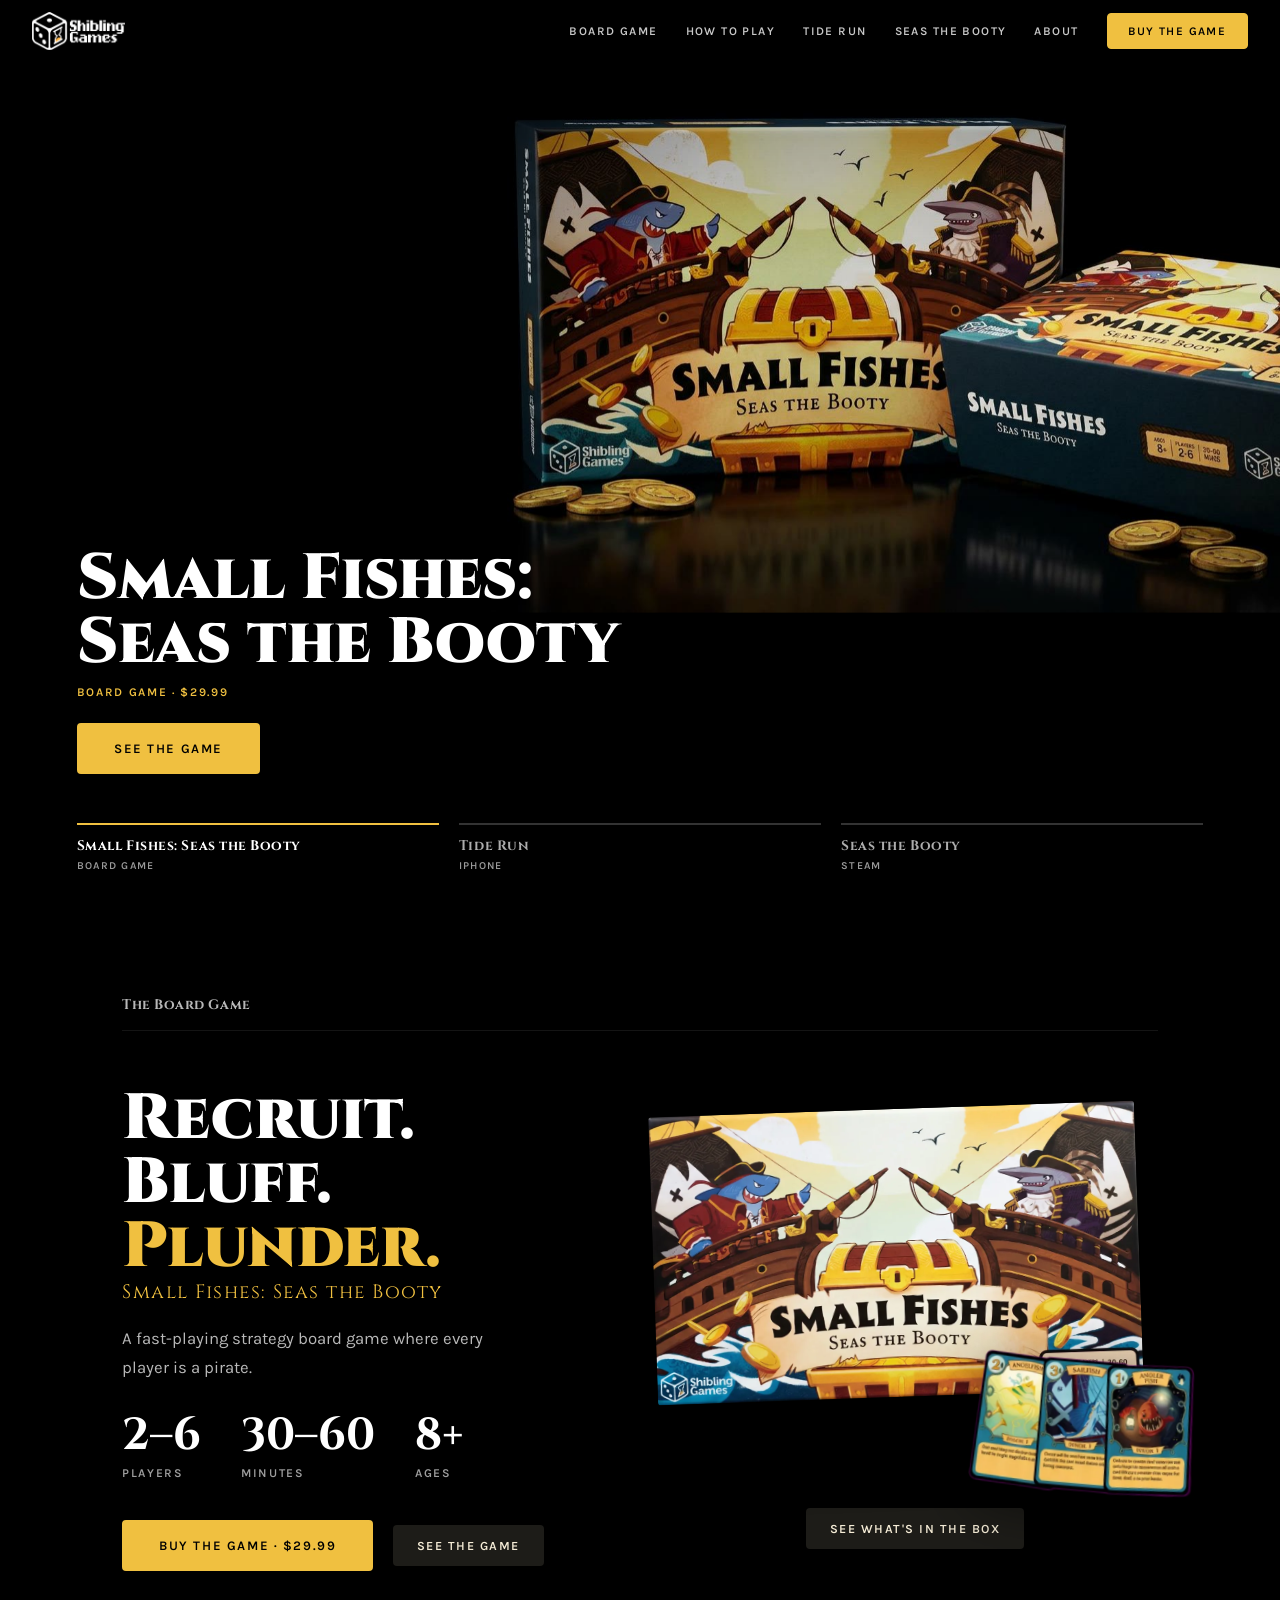
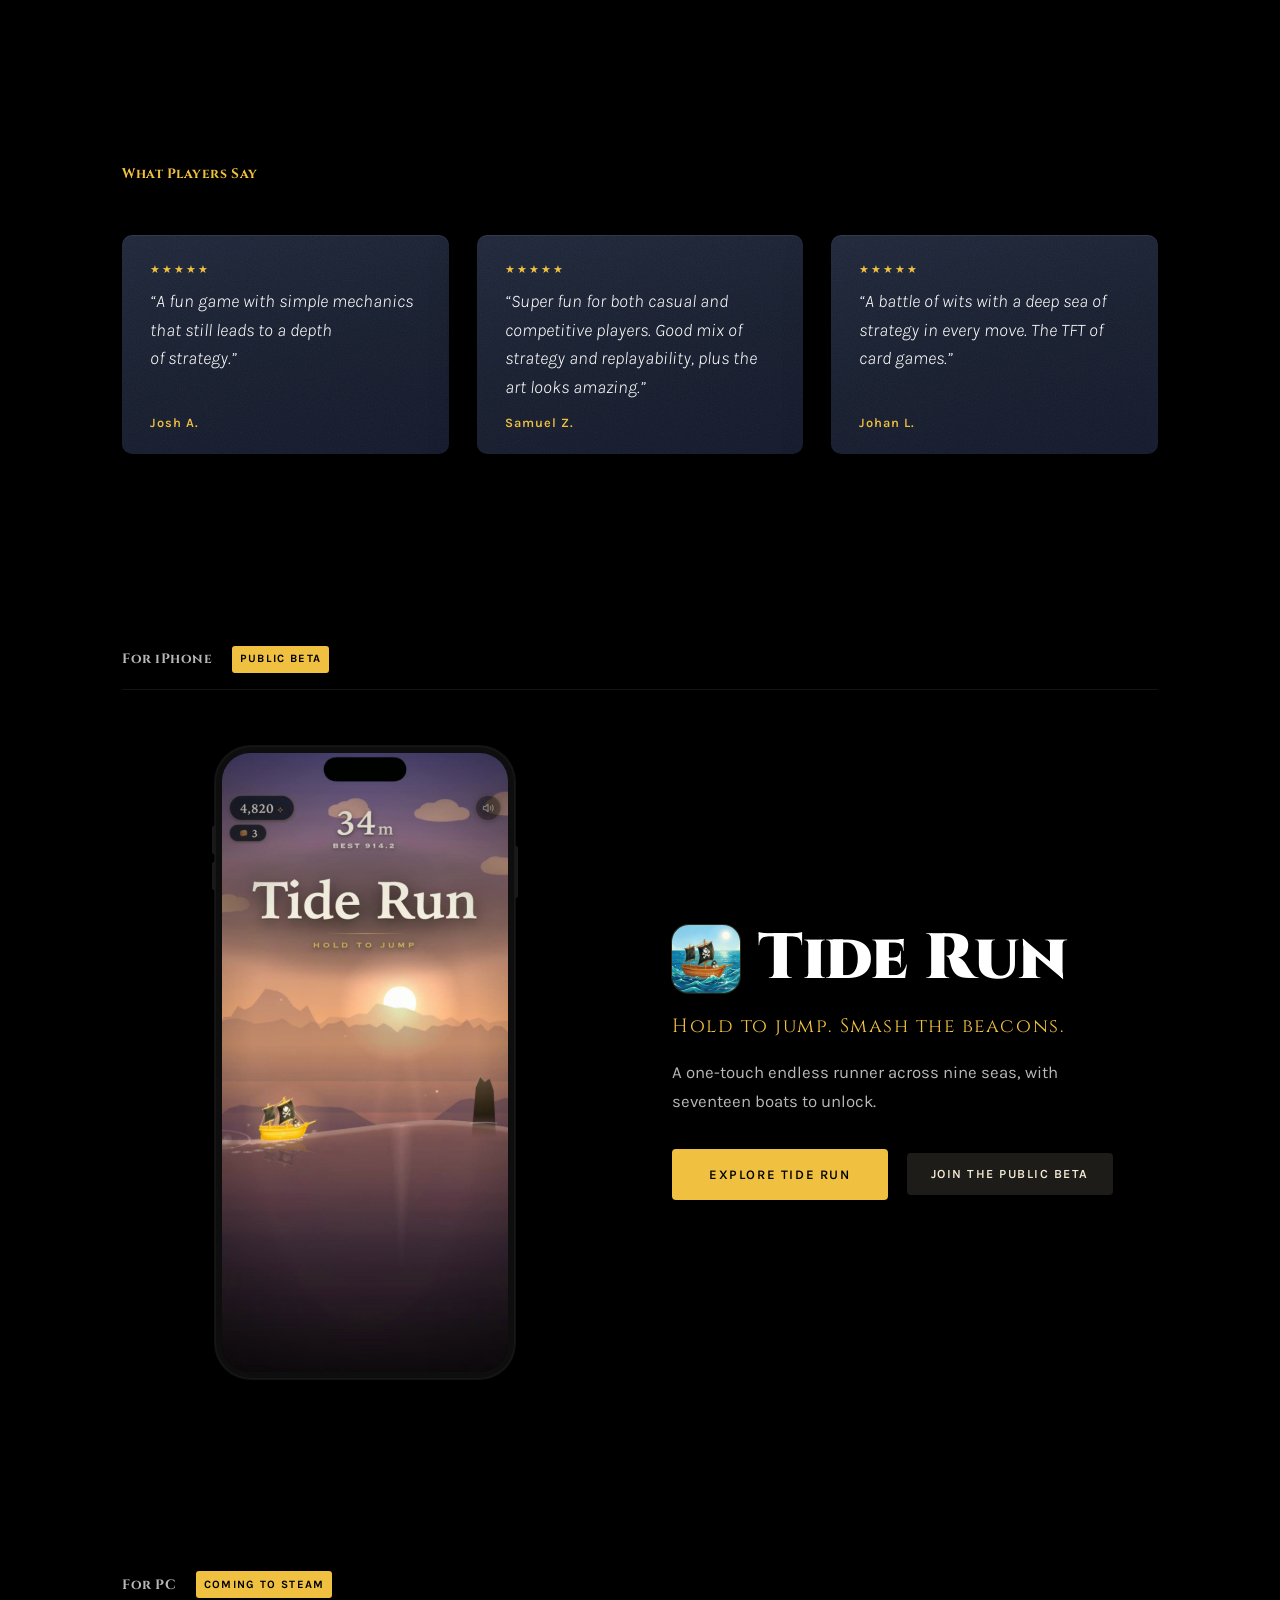
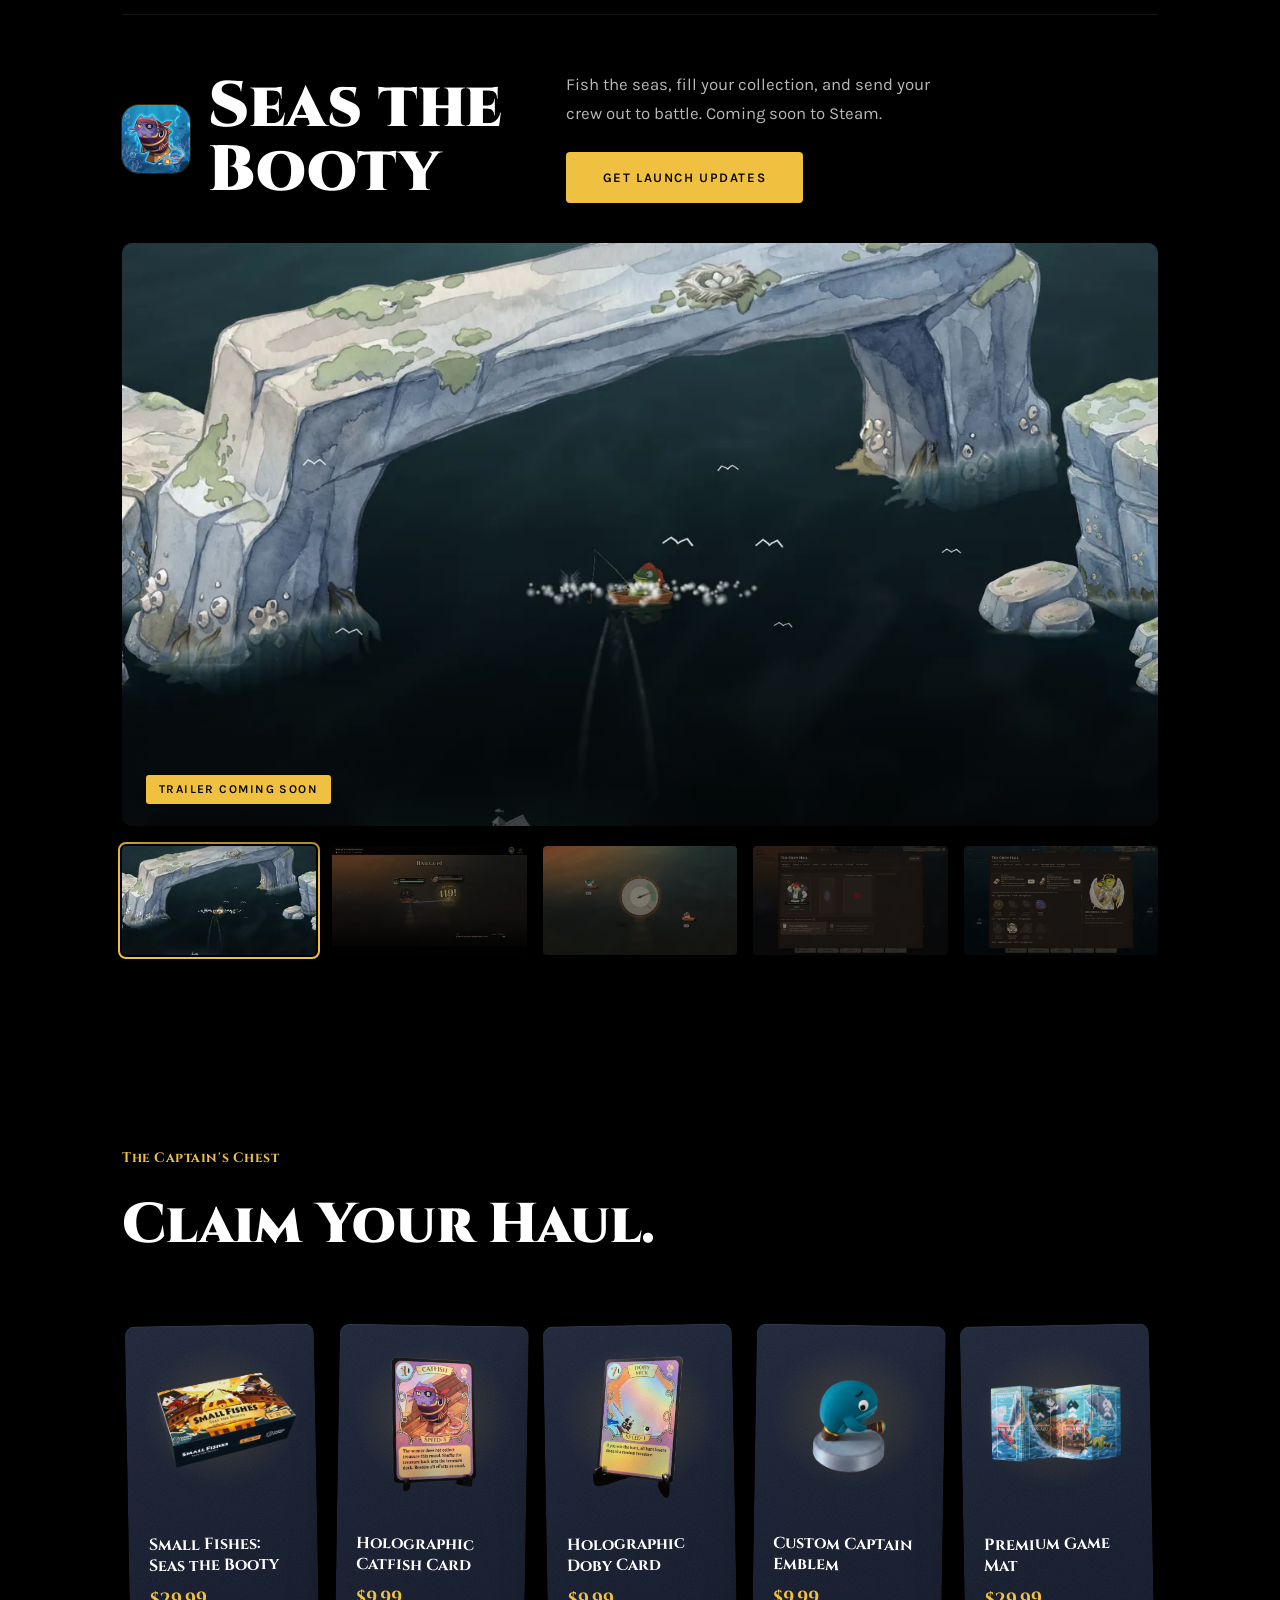
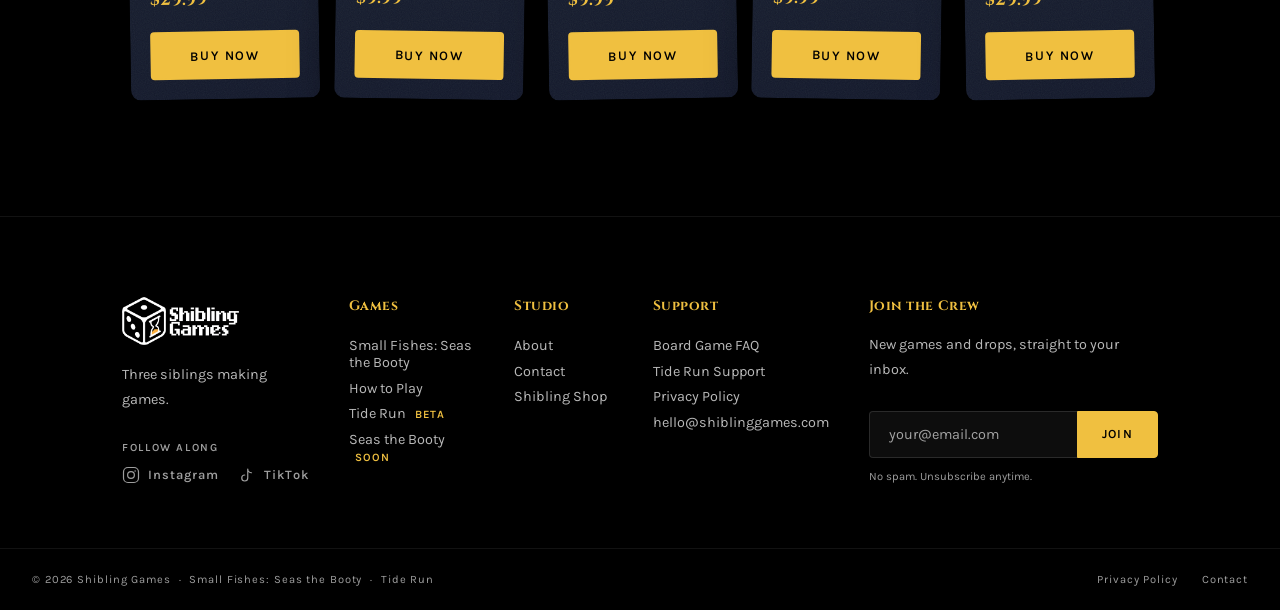
==== index.html @ f8e63010 "Seas the Booty hero uses the flotilla shot; no header line - Hero slide 3 shows the golden-hour flot" ====
<!DOCTYPE html>
<html lang="en">

<head>
  <meta charset="UTF-8">
  <meta name="viewport" content="width=device-width, initial-scale=1.0">
  <title>Shibling Games: Small Fishes board game, Tide Run for iPhone</title>
  <meta name="description"
    content="Shibling Games makes the Small Fishes: Seas the Booty board game and the Tide Run runner for iPhone. Seas the Booty is coming to Steam.">

  <!-- Open Graph -->
  <meta property="og:type" content="website">
  <meta property="og:site_name" content="Shibling Games">
  <meta property="og:url" content="https://shiblinggames.com">
  <meta property="og:title" content="Shibling Games">
  <meta property="og:description" content="The Small Fishes board game, Tide Run for iPhone, and Seas the Booty, coming to Steam.">
  <meta property="og:image" content="https://shiblinggames.com/OG_image.jpeg">

  <!-- Twitter Card -->
  <meta name="twitter:card" content="summary_large_image">
  <meta name="twitter:title" content="Shibling Games">
  <meta name="twitter:description" content="The Small Fishes board game, Tide Run for iPhone, and Seas the Booty, coming to Steam.">
  <meta name="twitter:image" content="https://shiblinggames.com/OG_image.jpeg">

  <link rel="icon" type="image/png" href="favicon.png">
  <link rel="apple-touch-icon" href="apple-touch-icon.png">
  <link rel="canonical" href="https://shiblinggames.com">
  <link rel="preconnect" href="https://fonts.googleapis.com">
  <link rel="preconnect" href="https://fonts.gstatic.com" crossorigin>
  <link
    href="https://fonts.googleapis.com/css2?family=Cinzel:wght@400;700;900&family=Karla:ital,wght@0,300;0,400;0,600;1,300&display=swap"
    rel="stylesheet">
  <link rel="stylesheet" href="css/style.css?v=29">
  <link rel="stylesheet" href="css/home.css?v=20">
  <link rel="preload" as="image" href="art/hero-board.jpg">
  <script type="application/ld+json">
  {
    "@context": "https://schema.org",
    "@graph": [
      {
        "@type": "Organization",
        "name": "Shibling Games",
        "url": "https://shiblinggames.com",
        "logo": "https://shiblinggames.com/logo-mark.png",
        "email": "hello@shiblinggames.com",
        "sameAs": ["https://www.instagram.com/shiblinggames/", "https://www.tiktok.com/@shiblinggames"]
      }
    ]
  }
  </script>
</head>

<body>

  <a class="skip-link" href="#hero">Skip to content</a>
  <div id="page-transition"></div>

  <!-- SCROLL PROGRESS -->
  <div id="scroll-progress"></div>

  <!-- OCEAN BACKGROUND -->
  <div id="ocean-bg"></div>
  <div id="depth-overlay"></div>
  <div id="treasure-glow"></div>

  <!-- SITE-HEADER -->
  <header class="site-header">
    <nav>
      <a href="index.html" class="nav-logo" aria-label="Shibling Games home">
        <img src="logo-mark.png" alt="Shibling Games" width="391" height="160">
      </a>
      <div class="nav-links">
        <a href="small-fishes/" class="nav-link">Board Game</a>
        <a href="how-to-play.html" class="nav-link">How to Play</a>
        <a href="tiderun/" class="nav-link">Tide Run</a>
        <a href="#seas-the-booty" class="nav-link">Seas the Booty</a>
        <a href="about.html" class="nav-link">About</a>
        <a href="https://shiblingshop.com/products/small-fishes-seas-the-booty-strategy-card-game" class="nav-cta" target="_blank" rel="noopener">Buy the Game</a>
      </div>
      <button class="nav-hamburger" id="nav-hamburger" aria-label="Open menu" aria-expanded="false">
        <span></span><span></span><span></span>
      </button>
    </nav>
  </header>

  <div class="nav-mobile-menu" id="nav-mobile-menu">
    <nav class="nav-mobile-links">
      <a href="small-fishes/" class="nav-mobile-link">Board Game</a>
      <a href="how-to-play.html" class="nav-mobile-link">How to Play</a>
      <a href="tiderun/" class="nav-mobile-link">Tide Run</a>
      <a href="#seas-the-booty" class="nav-mobile-link">Seas the Booty</a>
      <a href="about.html" class="nav-mobile-link">About</a>
      <a href="contact.html" class="nav-mobile-link">Contact</a>
      <div class="nav-mobile-divider"></div>
      <a href="https://shiblingshop.com/products/small-fishes-seas-the-booty-strategy-card-game" class="cta-button nav-mobile-cta" target="_blank" rel="noopener">Buy the Game</a>
    </nav>
  </div>
  <!-- /SITE-HEADER -->

  <!-- HERO: one game at a time -->
  <section class="hero-carousel" id="hero" aria-roledescription="carousel" aria-label="Our games">
    <div class="slide slide--board is-active" id="slide-0" role="tabpanel" aria-roledescription="slide" aria-label="1 of 3">
      <img src="art/hero-board.jpg" alt="The Small Fishes: Seas the Booty box with gold coins" class="slide-art" width="1200" height="740">
      <div class="slide-caption">
        <h1 class="slide-name">Small Fishes:<br>Seas the Booty</h1>
        <span class="slide-status">Board game &middot; $29.99</span>
        <a href="small-fishes/" class="cta-button">See the game</a>
      </div>
    </div>

    <div class="slide slide--tiderun" id="slide-1" role="tabpanel" aria-roledescription="slide" aria-label="2 of 3">
      <img src="art/hero-tiderun.jpg" alt="A pirate boat sailing into a sunset in Tide Run" class="slide-art" width="1320" height="780">
      <div class="slide-caption">
        <h2 class="slide-name">Tide Run</h2>
        <span class="slide-status">iPhone &middot; Public beta</span>
        <a href="tiderun/" class="cta-button">See the game</a>
      </div>
    </div>

    <div class="slide slide--online" id="slide-2" role="tabpanel" aria-roledescription="slide" aria-label="3 of 3">
      <picture>
        <img src="art/hero-seas-the-booty.jpg" alt="A flotilla of fishing boats at golden hour in Seas the Booty" class="slide-art" width="1600" height="733">
      </picture>
      <div class="slide-caption">
        <h2 class="slide-name">Seas the<br>Booty</h2>
        <span class="slide-status">PC &middot; Coming to Steam</span>
        <a href="#seas-the-booty" class="cta-button">See the game</a>
      </div>
    </div>

    <button class="hero-arrow hero-arrow--prev" data-dir="-1" aria-label="Previous game">
      <svg width="16" height="16" viewBox="0 0 16 16" fill="none" stroke="currentColor" stroke-width="1.6" stroke-linecap="round" stroke-linejoin="round" aria-hidden="true"><path d="M10 3L5 8l5 5"/></svg>
    </button>
    <button class="hero-arrow hero-arrow--next" data-dir="1" aria-label="Next game">
      <svg width="16" height="16" viewBox="0 0 16 16" fill="none" stroke="currentColor" stroke-width="1.6" stroke-linecap="round" stroke-linejoin="round" aria-hidden="true"><path d="M6 3l5 5-5 5"/></svg>
    </button>

    <div class="hero-tabs" role="tablist" aria-label="Choose a game">
      <button class="hero-tab is-active" role="tab" aria-selected="true" aria-controls="slide-0" data-slide="0">Small Fishes: Seas the Booty<small>Board game</small></button>
      <button class="hero-tab" role="tab" aria-selected="false" aria-controls="slide-1" tabindex="-1" data-slide="1">Tide Run<small>iPhone</small></button>
      <button class="hero-tab" role="tab" aria-selected="false" aria-controls="slide-2" tabindex="-1" data-slide="2">Seas the Booty<small>Steam</small></button>
    </div>
  </section>

  <!-- 01 The board game -->
  <section class="product" id="board-game">
    <div class="product-inner">
      <div class="product-head reveal">
        <span class="product-kicker">The Board Game</span>
      </div>
      <div class="product-layout">
        <div class="product-text reveal">
          <h2 class="product-heading">Recruit.<br>Bluff.<br><em>Plunder.</em></h2>
          <p class="product-sub">Small Fishes: Seas the Booty</p>
          <p class="product-body">A fast-playing strategy board game where every player is a pirate.</p>
          <div class="stats-row">
            <div class="stat-item">
              <span class="stat-num">2–6</span>
              <span class="stat-lbl">Players</span>
            </div>
            <div class="stat-item">
              <span class="stat-num">30–60</span>
              <span class="stat-lbl">Minutes</span>
            </div>
            <div class="stat-item">
              <span class="stat-num">8+</span>
              <span class="stat-lbl">Ages</span>
            </div>
          </div>
          <div class="product-actions">
            <a href="https://shiblingshop.com/products/small-fishes-seas-the-booty-strategy-card-game"
              class="cta-button" target="_blank" rel="noopener">Buy the Game &middot; $29.99</a>
            <a href="small-fishes/" class="section-learn-link">See the game</a>
          </div>
        </div>
        <div class="product-visual box-visual reveal" style="--d: 0.15s">
          <div class="box-stage drift">
            <img src="art/box-face.webp" alt="The Small Fishes: Seas the Booty box" class="box-face" width="1100" height="651" loading="lazy">
            <img src="art/fish-cards.webp" alt="Three fish cards from the game: Angelfish, Sailfish and Angler Fish" class="box-cards" width="538" height="330" loading="lazy">
          </div>
          <button type="button" class="section-learn-link box-open" id="itb-open" aria-haspopup="dialog">See what's in the box</button>
        </div>
      </div>
    </div>
  </section>

  <!-- REVIEWS -->
  <section class="reviews-section">
    <div class="reviews-inner">
      <span class="section-label reveal">What Players Say</span>
      <div class="reviews-grid">

        <figure class="review-card reveal">
          <div class="review-stars">★★★★★</div>
          <blockquote class="review-quote">A fun game with simple mechanics that still leads to a depth of
            strategy.</blockquote>
          <figcaption class="review-author">Josh A.</figcaption>
        </figure>

        <figure class="review-card reveal" style="--d: 0.1s">
          <div class="review-stars">★★★★★</div>
          <blockquote class="review-quote">Super fun for both casual and competitive players. Good mix of strategy
            and replayability, plus the art looks amazing.</blockquote>
          <figcaption class="review-author">Samuel Z.</figcaption>
        </figure>

        <figure class="review-card reveal" style="--d: 0.2s">
          <div class="review-stars">★★★★★</div>
          <blockquote class="review-quote">A battle of wits with a deep sea of strategy in every move. The TFT of
            card games.</blockquote>
          <figcaption class="review-author">Johan L.</figcaption>
        </figure>

      </div>
    </div>
  </section>

  <!-- 02 Tide Run -->
  <section class="product" id="tide-run">
    <div class="product-inner">
      <div class="product-head reveal">
        <span class="product-kicker">For iPhone</span>
        <span class="badge">Public Beta</span>
      </div>
      <div class="product-layout product-layout--reverse">
        <div class="product-text reveal">
          <div class="product-title-row">
            <img src="tiderun/app-icon-176.webp" alt="Tide Run app icon" class="product-app-icon" width="176" height="176" loading="lazy">
            <h2 class="product-heading">Tide Run</h2>
          </div>
          <p class="product-sub">Hold to jump. Smash the beacons.</p>
          <p class="product-body">A one-touch endless runner across nine seas, with seventeen boats to unlock.</p>
          <div class="product-actions">
            <a href="tiderun/" class="cta-button">Explore Tide Run</a>
            <a href="https://testflight.apple.com/join/uxF3JSHH" class="section-learn-link" target="_blank" rel="noopener">Join the public beta</a>
          </div>
        </div>
        <div class="product-visual product-phone reveal" style="--d: 0.15s">
          <div class="phone-mockup drift">
            <div class="phone-frame">
              <div class="phone-screen">
                <video id="home-trailer" muted loop playsinline preload="none" poster="tiderun/trailer-poster.jpg" aria-label="Tide Run gameplay trailer">
                  <source src="tiderun/trailer.mp4" type="video/mp4">
                </video>
              </div>
            </div>
          </div>
        </div>
      </div>
    </div>
  </section>

  <!-- 03 Seas the Booty (Steam) -->
  <section class="product" id="seas-the-booty">
    <div class="product-inner">
      <div class="product-head reveal">
        <span class="product-kicker">For PC</span>
        <span class="badge">Coming to Steam</span>
      </div>
      <div class="product-layout product-layout--stack">
        <div class="product-text reveal">
          <div class="product-title-row">
            <img src="art/icon-online.webp" alt="Seas the Booty icon" class="product-app-icon" width="176" height="176" loading="lazy">
            <h2 class="product-heading">Seas the<br>Booty</h2>
          </div>
          <p class="product-body">Fish the seas, fill your collection, and send your crew out to battle. Coming soon to Steam.</p>
          <div class="product-actions">
            <a href="#crew" class="cta-button">Get launch updates</a>
          </div>
        </div>
        <div class="product-visual reveal" style="--d: 0.15s">
          <div class="online-gallery">
            <figure class="online-frame">
              <img src="art/online-north-arch.webp" alt="Sailing under a stone sea arch in Seas the Booty" id="online-main" width="1280" height="720" loading="lazy">
              <figcaption class="online-frame-tag">Trailer coming soon</figcaption>
            </figure>
            <div class="online-thumbs" role="group" aria-label="Seas the Booty screenshots">
              <button type="button" class="online-thumb is-active" data-src="art/online-north-arch.webp" data-alt="Sailing under a stone sea arch" aria-pressed="true" aria-label="Show: Sailing under a stone sea arch"><img src="art/online-north-arch-thumb.webp" alt="" width="320" height="180" loading="lazy"></button>
              <button type="button" class="online-thumb" data-src="art/online-railgun-critical.webp" data-alt="A railgun critical hit for 119 in a ship battle" aria-pressed="false" aria-label="Show: A railgun critical hit for 119 in a ship battle"><img src="art/online-railgun-critical-thumb.webp" alt="" width="320" height="180" loading="lazy"></button>
              <button type="button" class="online-thumb" data-src="art/online-fishing-dial-sunset.webp" data-alt="The fishing dial at sunset, waiting on a catch" aria-pressed="false" aria-label="Show: The fishing dial at sunset, waiting on a catch"><img src="art/online-fishing-dial-sunset-thumb.webp" alt="" width="320" height="180" loading="lazy"></button>
              <button type="button" class="online-thumb" data-src="art/online-crew-hall-recruits.webp" data-alt="Recruiting new crew in the Crew Hall" aria-pressed="false" aria-label="Show: Recruiting new crew in the Crew Hall"><img src="art/online-crew-hall-recruits-thumb.webp" alt="" width="320" height="180" loading="lazy"></button>
              <button type="button" class="online-thumb" data-src="art/online-skin-collection.webp" data-alt="Browsing crew skins in the Crew Hall" aria-pressed="false" aria-label="Show: Browsing crew skins in the Crew Hall"><img src="art/online-skin-collection-thumb.webp" alt="" width="320" height="180" loading="lazy"></button>
            </div>
          </div>
        </div>
      </div>
    </div>
  </section>

  <!-- SHOP -->
  <section class="shop-section" id="shop">
    <div class="shop-inner">
      <span class="section-label reveal">The Captain's Chest</span>
      <h2 class="shop-heading reveal">Claim Your Haul.</h2>
      <div class="shop-carousel-wrap reveal" style="--d: 0.1s">
        <button class="shop-nav shop-nav--prev" id="shop-prev" aria-label="Previous items">&#8592;</button>
        <div class="shop-carousel" id="shop-carousel">

          <div class="shop-card">
            <div class="shop-card-image">
              <img src="boardgame.webp" alt="Small Fishes: Seas the Booty" width="800" height="537" loading="lazy">
            </div>
            <div class="shop-card-body">
              <h3 class="shop-card-title">Small Fishes: Seas the Booty</h3>
              <span class="shop-card-price">$29.99</span>
              <a href="https://shiblingshop.com/products/small-fishes-seas-the-booty-strategy-card-game"
                class="cta-button" target="_blank" rel="noopener">Buy Now</a>
            </div>
          </div>

          <div class="shop-card">
            <div class="shop-card-image">
              <img src="catfishholo.webp" alt="Holographic Catfish Card" width="800" height="1071" loading="lazy">
            </div>
            <div class="shop-card-body">
              <h3 class="shop-card-title">Holographic Catfish Card</h3>
              <span class="shop-card-price">$9.99</span>
              <a href="https://shiblingshop.com/products/toys-and-games-example-product-1?variant=43988061454435" class="cta-button" target="_blank" rel="noopener">Buy Now</a>
            </div>
          </div>

          <div class="shop-card">
            <div class="shop-card-image">
              <img src="dobyholo.webp" alt="Holographic Doby Card" width="800" height="1071" loading="lazy">
            </div>
            <div class="shop-card-body">
              <h3 class="shop-card-title">Holographic Doby Card</h3>
              <span class="shop-card-price">$9.99</span>
              <a href="https://shiblingshop.com/products/holographic-legendary-card-doby?variant=44038451855459" class="cta-button" target="_blank" rel="noopener">Buy Now</a>
            </div>
          </div>

          <div class="shop-card">
            <div class="shop-card-image">
              <img src="captainemblem.webp" alt="Custom Captain Emblem" width="800" height="800" loading="lazy">
            </div>
            <div class="shop-card-body">
              <h3 class="shop-card-title">Custom Captain Emblem</h3>
              <span class="shop-card-price">$9.99</span>
              <a href="https://shiblingshop.com/products/toys-and-games-example-product-2?variant=43988061487203" class="cta-button" target="_blank" rel="noopener">Buy Now</a>
            </div>
          </div>

          <div class="shop-card">
            <div class="shop-card-image">
              <img src="specialmat.webp" alt="Premium Game Mat" width="800" height="800" loading="lazy">
            </div>
            <div class="shop-card-body">
              <h3 class="shop-card-title">Premium Game Mat</h3>
              <span class="shop-card-price">$29.99</span>
              <a href="https://shiblingshop.com/products/toys-and-games-example-product-3?variant=43988061519971" class="cta-button" target="_blank" rel="noopener">Buy Now</a>
            </div>
          </div>

        </div>
        <button class="shop-nav shop-nav--next" id="shop-next" aria-label="Next items">&#8594;</button>
      </div>
    </div>
  </section>

  <!-- SITE-FOOTER -->
  <footer class="site-footer">
    <div class="footer-inner">

      <div class="footer-brand">
        <img src="logo-mark.png" alt="Shibling Games" class="footer-logo" width="391" height="160" loading="lazy">
        <p class="footer-body">Three siblings making games.</p>
        <div class="socials">
          <span class="socials-label">Follow along</span>
          <div class="socials-links">
            <a href="https://www.instagram.com/shiblinggames/" class="social-link" target="_blank" rel="noopener" aria-label="Instagram">
              <svg class="social-icon" width="18" height="18" viewBox="0 0 24 24" fill="none" xmlns="http://www.w3.org/2000/svg" aria-hidden="true">
                <rect x="2" y="2" width="20" height="20" rx="6" stroke="currentColor" stroke-width="1.6" />
                <circle cx="12" cy="12" r="4.5" stroke="currentColor" stroke-width="1.6" />
                <circle cx="17.5" cy="6.5" r="1" fill="currentColor" />
              </svg>
              <span>Instagram</span>
            </a>
            <a href="https://www.tiktok.com/@shiblinggames" class="social-link" target="_blank" rel="noopener" aria-label="TikTok">
              <svg class="social-icon" width="18" height="18" viewBox="0 0 24 24" fill="none" xmlns="http://www.w3.org/2000/svg" aria-hidden="true">
                <path d="M9 12a4 4 0 1 0 4 4V4a5 5 0 0 0 5 5" stroke="currentColor" stroke-width="1.6" stroke-linecap="round" stroke-linejoin="round" />
              </svg>
              <span>TikTok</span>
            </a>
          </div>
        </div>
      </div>

      <div class="footer-col">
        <p class="footer-col-title">Games</p>
        <a href="small-fishes/">Small Fishes: Seas the Booty</a>
        <a href="how-to-play.html">How to Play</a>
        <a href="tiderun/">Tide Run <small>Beta</small></a>
        <a href="#seas-the-booty">Seas the Booty <small>Soon</small></a>
      </div>

      <div class="footer-col">
        <p class="footer-col-title">Studio</p>
        <a href="about.html">About</a>
        <a href="contact.html">Contact</a>
        <a href="https://shiblingshop.com" target="_blank" rel="noopener">Shibling Shop</a>
      </div>

      <div class="footer-col">
        <p class="footer-col-title">Support</p>
        <a href="how-to-play.html#faq">Board Game FAQ</a>
        <a href="tiderun/support/">Tide Run Support</a>
        <a href="privacy.html">Privacy Policy</a>
        <a href="mailto:hello@shiblinggames.com">hello@shiblinggames.com</a>
      </div>

      <div class="footer-email" id="crew">
        <p class="footer-col-title">Join the Crew</p>
        <p class="footer-body">New games and drops, straight to your inbox.</p>
        <form id="email-form" class="email-form">
          <div class="email-form-row">
            <input type="email" id="email-input" name="email" placeholder="your@email.com" required autocomplete="email" />
            <button type="submit" class="email-submit">Join</button>
          </div>
          <p class="email-legal">No spam. Unsubscribe anytime.</p>
        </form>
        <div id="email-success" class="email-success" hidden>
          <span class="email-success-icon">&#10022;</span>
          <p>Welcome aboard. Check your inbox to confirm.</p>
        </div>
      </div>

    </div>
    <div class="footer-bar">
      <span>&copy; 2026 Shibling Games &nbsp;&middot;&nbsp; Small Fishes: Seas the Booty &nbsp;&middot;&nbsp; Tide Run</span>
      <div class="footer-bar-links">
        <a href="privacy.html">Privacy Policy</a>
        <a href="contact.html">Contact</a>
      </div>
    </div>
  </footer>
  <!-- /SITE-FOOTER -->

  <!-- WHAT'S IN THE BOX MODAL -->
  <div class="itb-modal" id="itb-modal" role="dialog" aria-modal="true" aria-label="What's in the box" hidden>
    <div class="itb-modal-backdrop" id="itb-modal-backdrop"></div>
    <button class="itb-modal-close" id="itb-modal-close" aria-label="Close"><svg width="14" height="14" viewBox="0 0 14 14" fill="none" stroke="currentColor" stroke-width="1.6" stroke-linecap="round" aria-hidden="true"><path d="M2 2l10 10M12 2L2 12"/></svg></button>
    <div class="itb-modal-content">
      <img src="inthebox.webp" alt="Everything in the Small Fishes box: playmat, 124 fish cards, 15 treasure cards, 12 indicators, captain's emblem, 50 coins and rulebook" class="itb-modal-img" width="1000" height="3514" loading="lazy">
    </div>
  </div>

  <script src="js/app.js?v=7"></script>
</body>

</html>
---- css/style.css ----
/* ============================================================
   VARIABLES & RESET
   ============================================================ */
:root {
  --gold: #F0C040;
  --gold-hover: #F5D060;
  --bg: #000;
  --text: #fff;
  --text-muted: rgba(255, 255, 255, 0.62);
  --text-dim: rgba(255, 255, 255, 0.72);
  --panel-border: rgba(255, 255, 255, 0.07);
  --font-display: 'Cinzel', serif;
  --font-body: 'Karla', sans-serif;
  --max-w: 1100px;
  --section-pad: 6rem 0;
  /* radius by role: controls, cards, framed media */
  --r-sm: 4px;
  --r-md: 10px;
  --r-lg: 16px;
  --parchment-light: #f5ecd6;
  --grain: url("data:image/svg+xml,%3Csvg xmlns='http://www.w3.org/2000/svg' width='220' height='220'%3E%3Cfilter id='n'%3E%3CfeTurbulence type='fractalNoise' baseFrequency='.8' numOctaves='2' stitchTiles='stitch'/%3E%3CfeColorMatrix values='0 0 0 0 0 0 0 0 0 0 0 0 0 0 0 0 0 0 .6 0'/%3E%3C/filter%3E%3Crect width='100%25' height='100%25' filter='url(%23n)'/%3E%3C/svg%3E");
  /* cards and panels: a warm surface a step up from the sea, no outlines */
  --grain-light: url("data:image/svg+xml,%3Csvg xmlns='http://www.w3.org/2000/svg' width='220' height='220'%3E%3Cfilter id='n'%3E%3CfeTurbulence type='fractalNoise' baseFrequency='.9' numOctaves='2' stitchTiles='stitch'/%3E%3CfeColorMatrix values='0 0 0 0 1 0 0 0 0 .95 0 0 0 0 .85 0 0 0 .06 0'/%3E%3C/filter%3E%3Crect width='100%25' height='100%25' filter='url(%23n)'/%3E%3C/svg%3E");
  --surface: var(--grain-light), linear-gradient(165deg, #1d2539 0%, #151c2d 55%, #11172a 100%);
  --shadow-card: inset 0 1px 0 rgba(255, 255, 255, 0.07), 0 2px 4px rgba(0, 0, 0, 0.3), 0 18px 40px rgba(0, 0, 0, 0.5);
}

*, *::before, *::after {
  box-sizing: border-box;
  margin: 0;
  padding: 0;
}

html { scroll-behavior: smooth; }

body {
  font-family: var(--font-body);
  color: var(--text);
  background: #000;
  -webkit-font-smoothing: antialiased;
  overflow-x: hidden;
}

img { max-width: 100%; display: block; }

::selection { background: var(--gold); color: #000; }
input { caret-color: var(--gold); }

:focus-visible {
  outline: 2px solid var(--gold);
  outline-offset: 3px;
  border-radius: 2px;
}
a { color: inherit; text-decoration: none; }
ul { list-style: none; }


/* ============================================================
   OCEAN BACKGROUND
   ============================================================ */
#ocean-bg {
  position: fixed;
  inset: 0;
  z-index: 0;
  background-image: url('../Shiblinggamesbackground.jpeg');
  background-size: cover;
  background-position: center 0%;
  background-repeat: no-repeat;
  will-change: background-position;
}

/* painted-paper grain and hand-drawn swells over the sea, so the deep
   water below the hero art reads as a printed surface, not a flat fill */
body::before,
body::after {
  content: '';
  position: fixed;
  inset: 0;
  z-index: 1;
  pointer-events: none;
}

body::before { background-image: url("data:image/svg+xml,%3Csvg xmlns='http://www.w3.org/2000/svg' width='560' height='340' viewBox='0 0 560 340'%3E%3Cg fill='none' stroke='%23cfe0ff' stroke-opacity='.05' stroke-width='2' stroke-linecap='round'%3E%3Cpath d='M30 60c10-12 24-12 32 0s22 12 32 0c6-8 3-17-5-18-6-1-10 5-6 9'/%3E%3Cpath d='M300 30c12-10 26-10 36 0s24 10 34 0'/%3E%3Cpath d='M190 190c10-12 24-12 32 0s22 12 32 0c6-8 3-17-5-18-6-1-10 5-6 9'/%3E%3Cpath d='M420 250c12-10 26-10 36 0s24 10 34 0c5-7 2-15-5-15'/%3E%3Cpath d='M60 290c12-10 26-10 36 0'/%3E%3C/g%3E%3C/svg%3E"); background-size: 560px 340px; }
body::after { background-image: var(--grain); background-size: 220px; opacity: 0.35; mix-blend-mode: overlay; }

#depth-overlay {
  position: fixed;
  inset: 0;
  z-index: 1;
  background: #000;
  opacity: 0;
  pointer-events: none;
}

#treasure-glow {
  position: fixed;
  bottom: -70px;
  left: 50%;
  transform: translateX(-50%);
  width: 800px;
  max-width: 100vw;
  height: 300px;
  background: radial-gradient(ellipse at center bottom, rgba(240, 192, 64, 0.39) 0%, rgba(240, 192, 64, 0.12) 42%, rgba(240, 192, 64, 0.02) 67%, transparent 75%);
  pointer-events: none;
  z-index: 3;
  opacity: 0;
  will-change: opacity;
  animation: treasurePulse 3.5s ease-in-out infinite;
}

@keyframes treasurePulse {
  0%, 100% { transform: translateX(-50%) scaleX(1); }
  50%       { transform: translateX(-50%) scaleX(1.07); }
}

/* All content layers above the bg */
.site-header,
.hero,
section,
footer {
  position: relative;
  z-index: 2;
}

/* ============================================================
   TYPOGRAPHY UTILITIES
   ============================================================ */
.section-label {
  display: inline-block;
  font-family: var(--font-display);
  font-size: 0.85rem;
  font-weight: 700;
  letter-spacing: 0.04em;
  color: var(--gold);
  margin-bottom: 1.25rem;
}

.badge {
  display: inline-block;
  font-family: var(--font-body);
  font-size: 0.7rem;
  font-weight: 700;
  letter-spacing: 0.12em;
  text-transform: uppercase;
  background: var(--gold);
  color: #000;
  padding: 0.3em 0.65em;
  border-radius: 3px;
  vertical-align: middle;
  margin-left: 0.35em;
  line-height: 1.8;
}

/* ============================================================
   BUTTONS
   ============================================================ */
.cta-button {
  display: inline-block;
  padding: 1rem 2.2rem;
  font-family: var(--font-body);
  font-size: 0.82rem;
  font-weight: 600;
  letter-spacing: 0.12em;
  text-transform: uppercase;
  text-decoration: none;
  color: #000;
  background: var(--gold);
  border: 2px solid var(--gold);
  border-radius: var(--r-sm);
  transition: background 0.25s, color 0.25s, border-color 0.25s;
  cursor: pointer;
}

.cta-button:hover {
  background: transparent;
  color: var(--gold-hover);
  border-color: var(--gold-hover);
}

.cta-button--ghost {
  background: transparent;
  color: var(--gold);
}

.cta-button--ghost:hover {
  background: var(--gold);
  color: #000;
}

.section-learn-link {
  display: inline-flex;
  align-items: center;
  gap: 0.5rem;
  font-family: var(--font-body);
  font-size: 0.78rem;
  font-weight: 600;
  letter-spacing: 0.12em;
  text-transform: uppercase;
  color: var(--parchment-light);
  background: rgba(239, 227, 198, 0.12);
  border: none;
  border-radius: var(--r-sm);
  padding: 0.85rem 1.5rem;
  transition: background 0.25s, color 0.25s;
  text-decoration: none;
}

.section-learn-link:hover {
  background: rgba(239, 227, 198, 0.22);
  color: #fff;
}


/* ============================================================
   HAMBURGER + MOBILE MENU
   ============================================================ */
.nav-hamburger {
  display: none;
  flex-direction: column;
  justify-content: center;
  align-items: center;
  gap: 5px;
  width: 2.5rem;
  height: 2.5rem;
  background: transparent;
  border: none;
  cursor: pointer;
  padding: 0.3rem;
  z-index: 102;
  position: relative;
}

.nav-hamburger span {
  display: block;
  width: 22px;
  height: 2px;
  background: var(--text);
  border-radius: 2px;
  transition: transform 0.3s cubic-bezier(0.2, 0, 0.2, 1),
              opacity 0.2s ease;
}

.nav-hamburger.open span:nth-child(1) { transform: translateY(7px) rotate(45deg); }
.nav-hamburger.open span:nth-child(2) { opacity: 0; transform: scaleX(0); }
.nav-hamburger.open span:nth-child(3) { transform: translateY(-7px) rotate(-45deg); }

.nav-mobile-menu {
  position: fixed;
  inset: 0;
  z-index: 101;
  background: rgba(0, 0, 0, 0.96);
  backdrop-filter: blur(16px);
  -webkit-backdrop-filter: blur(16px);
  display: flex;
  flex-direction: column;
  align-items: center;
  justify-content: center;
  gap: 0;
  opacity: 0;
  pointer-events: none;
  transition: opacity 0.3s ease;
}

.nav-mobile-menu.open {
  opacity: 1;
  pointer-events: all;
}

.nav-mobile-links {
  display: flex;
  flex-direction: column;
  align-items: center;
  gap: 0.5rem;
  text-align: center;
  width: 100%;
  padding: 2rem;
}

.nav-mobile-link {
  font-family: var(--font-display);
  font-size: clamp(1.6rem, 6vw, 2.2rem);
  font-weight: 700;
  color: rgba(255, 255, 255, 0.75);
  text-decoration: none;
  letter-spacing: 0.04em;
  padding: 0.6rem 0;
  transition: color 0.2s;
}

.nav-mobile-link:hover { color: var(--gold); }

.nav-mobile-divider {
  width: 1px;
  height: 3rem;
  background: rgba(255, 255, 255, 0.08);
  margin: 0.5rem 0;
}

.nav-mobile-cta {
  margin-top: 1.5rem;
}

/* ============================================================
   HEADER
   ============================================================ */
.site-header {
  position: fixed;
  top: 0;
  left: 0;
  right: 0;
  z-index: 102;
  /* no bar at the top: a soft shade that fades into the page;
     it firms up once the page scrolls under it */
  background: linear-gradient(180deg, rgba(0, 0, 0, 0.6) 0%, rgba(0, 0, 0, 0) 100%);
  transition: background-color 0.35s ease, -webkit-backdrop-filter 0.35s ease, backdrop-filter 0.35s ease;
}

.site-header.is-scrolled {
  background-color: rgba(2, 7, 16, 0.78);
  -webkit-backdrop-filter: blur(12px);
  backdrop-filter: blur(12px);
}

.site-header nav {
  display: flex;
  align-items: center;
  justify-content: space-between;
  padding: 0.75rem 2rem;
}

.nav-logo {
  display: flex;
  align-items: center;
  text-decoration: none;
}

.nav-logo img {
  height: 38px;
  width: auto;
  display: block;
}

.nav-links {
  display: flex;
  align-items: center;
  gap: 1.75rem;
}

.nav-link {
  position: relative;
  padding: 0.3rem 0;
  font-family: var(--font-body);
  font-size: 0.74rem;
  font-weight: 600;
  letter-spacing: 0.12em;
  text-transform: uppercase;
  color: rgba(255, 255, 255, 0.78);
  text-decoration: none;
  transition: color 0.2s;
}

.nav-link::after {
  content: '';
  position: absolute;
  left: 0;
  right: 0;
  bottom: 0;
  height: 1px;
  background: var(--gold);
  transform: scaleX(0);
  transform-origin: left;
  transition: transform 0.25s cubic-bezier(0.2, 0, 0.2, 1);
}

.nav-link:hover::after,
.nav-link--active::after { transform: scaleX(1); }

.nav-link:hover,
.nav-link--active {
  color: var(--text);
}

.nav-cta {
  font-family: var(--font-body);
  font-size: 0.73rem;
  font-weight: 600;
  letter-spacing: 0.12em;
  text-transform: uppercase;
  color: #000;
  background: var(--gold);
  border: 1px solid var(--gold);
  border-radius: var(--r-sm);
  padding: 0.6rem 1.3rem;
  text-decoration: none;
  transition: background 0.2s, color 0.2s, border-color 0.2s;
}

.nav-cta:hover {
  background: transparent;
  color: var(--gold);
}

/* ============================================================
   PHONE MOCKUP
   ============================================================ */
.phone-mockup {
  display: flex;
  justify-content: center;
}

.phone-frame {
  position: relative;
  width: clamp(180px, 22vw, 260px);
  background: #0e0e0e;
  border-radius: 36px;
  padding: 7px;
  box-shadow:
    0 0 0 1px rgba(255, 255, 255, 0.07),
    inset 0 0 0 1px rgba(255, 255, 255, 0.04),
    0 24px 64px rgba(0, 0, 0, 0.7);
}

.phone-frame::before,
.phone-frame::after {
  content: '';
  position: absolute;
  left: -3px;
  width: 3px;
  background: #1a1a1a;
  border-radius: 2px 0 0 2px;
}

.phone-frame::before {
  top: 80px;
  height: 28px;
  box-shadow: 0 36px 0 #1a1a1a;
}

.phone-frame::after {
  top: 100px;
  height: 52px;
  left: auto;
  right: -3px;
  border-radius: 0 2px 2px 0;
}

.phone-screen {
  position: relative;
  border-radius: 28px;
  overflow: hidden;
  aspect-ratio: 9 / 19.5;
  background: #000;
}

.phone-screen iframe {
  position: absolute;
  inset: 0;
  width: 100%;
  height: 100%;
  border: none;
}

.online-heading-row {
  display: flex;
  align-items: center;
  gap: 1.25rem;
  margin-bottom: 1rem;
}

.online-app-icon {
  width: 72px;
  height: 72px;
  border-radius: 18px;
  box-shadow: 0 8px 40px rgba(0, 0, 0, 0.5), 0 0 0 1px rgba(240, 192, 64, 0.2);
  display: block;
  flex-shrink: 0;
}

/* ============================================================
   CONTENT SECTIONS
   ============================================================ */
.content-section {
  padding: var(--section-pad);
}

.content-section--alt {
  background: rgba(0, 0, 0, 0.55);
  backdrop-filter: blur(3px);
  -webkit-backdrop-filter: blur(3px);
}

.content-layout {
  display: grid;
  grid-template-columns: 1fr 1fr;
  gap: 4rem;
  align-items: start;
  max-width: var(--max-w);
  margin: 0 auto;
  padding: 0 2rem;
}

.content-layout--reverse .content-text { order: 2; }
.content-layout--reverse .content-visual { order: 1; }


.content-heading {
  font-family: var(--font-display);
  font-size: clamp(2.5rem, 5vw, 4rem);
  font-weight: 900;
  line-height: 1;
  color: var(--text);
  margin-bottom: 1.5rem;
}

.content-body {
  font-family: var(--font-body);
  font-size: 1rem;
  font-weight: 400;
  line-height: 1.8;
  color: var(--text-dim);
  margin-bottom: 2rem;
}

.stats-row {
  display: flex;
  gap: 2.5rem;
  margin-bottom: 2.5rem;
  flex-wrap: wrap;
}

.stat-item {
  display: flex;
  flex-direction: column;
  gap: 0.2rem;
}

.stat-num {
  font-family: var(--font-display);
  font-size: clamp(2rem, 3.5vw, 2.8rem);
  font-weight: 700;
  color: var(--text);
  line-height: 1;
}

.stat-lbl {
  font-family: var(--font-body);
  font-size: 0.75rem;
  font-weight: 600;
  letter-spacing: 0.14em;
  text-transform: uppercase;
  color: var(--text-muted);
  margin-top: 0.25rem;
}

.content-actions {
  display: flex;
  flex-wrap: wrap;
  align-items: center;
  gap: 1.2rem;
}

.content-visual {
  display: flex;
  align-items: center;
  justify-content: center;
}

.content-image {
  width: 100%;
  max-width: 500px;
  object-fit: contain;
  filter: drop-shadow(0 20px 60px rgba(0, 0, 0, 0.6));
}

.content-image--screen {
  filter: none;
  border-radius: var(--r-lg);
  border: 1px solid rgba(255, 255, 255, 0.1);
  box-shadow: 0 20px 60px rgba(0, 0, 0, 0.7);
}

.feature-list {
  margin-bottom: 2.5rem;
  display: flex;
  flex-direction: column;
  gap: 0.8rem;
}

.feature-list li {
  font-family: var(--font-body);
  font-size: 0.95rem;
  font-weight: 400;
  line-height: 1.55;
  color: var(--text-dim);
  padding-left: 1.2rem;
  position: relative;
}

.feature-list li::before {
  content: '·';
  position: absolute;
  left: 0;
  color: var(--gold);
  font-weight: 700;
}

/* ============================================================
   WHAT'S IN THE BOX
   ============================================================ */
.itb-inner {
  width: 100%;
}

.itb-image {
  width: 100%;
  height: auto;
  display: block;
}

/* Modal */
.itb-modal {
  position: fixed;
  inset: 0;
  z-index: 500;
  display: flex;
  align-items: flex-start;
  justify-content: center;
  padding: 4rem 2rem;
  overflow-y: auto;
}

.itb-modal[hidden] { display: none; }

.itb-modal-backdrop {
  position: fixed;
  inset: 0;
  background: rgba(0, 0, 0, 0.88);
  cursor: pointer;
}

.itb-modal-content {
  position: relative;
  z-index: 1;
  max-width: min(560px, 90vw);
  animation: boxReveal 0.55s cubic-bezier(0.22, 1, 0.36, 1) both;
}

@keyframes boxReveal {
  from {
    opacity: 0;
    transform: translateY(40px) scale(0.88);
  }
  to {
    opacity: 1;
    transform: translateY(0) scale(1);
  }
}

.itb-modal-img {
  width: 100%;
  height: auto;
  display: block;
}

.itb-modal-close {
  position: fixed;
  top: 1.25rem;
  right: 1.25rem;
  z-index: 2;
  width: 2.5rem;
  height: 2.5rem;
  display: flex;
  align-items: center;
  justify-content: center;
  background: rgba(0, 0, 0, 0.7);
  border: 1px solid rgba(255, 255, 255, 0.2);
  border-radius: var(--r-sm);
  color: var(--text);
  font-size: 1rem;
  cursor: pointer;
  transition: background 0.2s, border-color 0.2s;
}

.itb-modal-close:hover {
  background: rgba(255, 255, 255, 0.15);
  border-color: rgba(255, 255, 255, 0.4);
}

/* ============================================================
   REVIEWS
   ============================================================ */
.reviews-section {
  padding: var(--section-pad);
}

.reviews-inner {
  max-width: var(--max-w);
  margin: 0 auto;
  padding: 0 2rem;
}

.reviews-grid {
  display: grid;
  grid-template-columns: repeat(3, 1fr);
  gap: 1.75rem;
  margin-top: 2rem;
}

.review-card {
  padding: 1.75rem 1.75rem 1.5rem;
  background: var(--surface);
  border-radius: var(--r-md);
  box-shadow: var(--shadow-card);
  display: flex;
  flex-direction: column;
  gap: 0.75rem;
  transform: rotate(-1deg);
  transition: transform 0.3s cubic-bezier(0.2, 0, 0, 1);
}

.review-card:nth-child(even) { transform: rotate(0.8deg); }
.review-card:nth-child(3n) { transform: rotate(-0.4deg); }
.review-card:hover { transform: rotate(0) translateY(-4px); }

.review-stars {
  color: var(--gold);
  font-size: 0.7rem;
  letter-spacing: 0.18em;
}

.review-mark {
  display: none;
}

.review-quote {
  font-family: var(--font-body);
  font-size: clamp(1.05rem, 1.4vw, 1.2rem);
  font-weight: 300;
  font-style: italic;
  line-height: 1.6;
  color: var(--text);
  flex: 1;
  text-wrap: pretty;
}

.review-quote::before { content: '\201C'; }
.review-quote::after { content: '\201D'; }

.review-author {
  font-family: var(--font-body);
  font-size: 0.8rem;
  font-weight: 600;
  letter-spacing: 0.08em;
  color: var(--gold);
}

/* ============================================================
   SHOP
   ============================================================ */
.shop-section {
  padding: var(--section-pad);
}

.shop-inner {
  max-width: var(--max-w);
  margin: 0 auto;
  padding: 0 2rem;
}

.shop-heading {
  font-family: var(--font-display);
  font-size: clamp(2rem, 4.5vw, 3.5rem);
  font-weight: 900;
  color: var(--text);
  margin-bottom: 3rem;
}

.shop-carousel-wrap {
  position: relative;
  display: flex;
  align-items: center;
  gap: 1rem;
}

.shop-carousel {
  display: flex;
  gap: 1.5rem;
  overflow-x: auto;
  scroll-snap-type: x mandatory;
  scroll-behavior: smooth;
  -webkit-overflow-scrolling: touch;
  scrollbar-width: none;
  padding: 14px 6px 1.25rem;
  flex: 1;
}

.shop-carousel::-webkit-scrollbar { display: none; }

.shop-nav {
  flex-shrink: 0;
  width: 2.5rem;
  height: 2.5rem;
  display: flex;
  align-items: center;
  justify-content: center;
  background: transparent;
  border: 1px solid rgba(240, 192, 64, 0.3);
  border-radius: var(--r-sm);
  color: var(--gold);
  font-size: 1rem;
  cursor: pointer;
  transition: background 0.2s, border-color 0.2s;
}

.shop-nav:hover {
  background: rgba(240, 192, 64, 0.1);
  border-color: rgba(240, 192, 64, 0.6);
}

@media (max-width: 768px) {
  .shop-nav { display: none; }
}

.shop-card {
  background: var(--surface);
  border-radius: var(--r-md);
  box-shadow: var(--shadow-card);
  display: flex;
  flex-direction: column;
  overflow: hidden;
  flex: 0 0 280px;
  scroll-snap-align: start;
  transform: rotate(-1deg);
  transition: transform 0.3s cubic-bezier(0.2, 0, 0, 1);
}

.shop-card:nth-child(even) { transform: rotate(0.9deg); }
.shop-card:hover { transform: rotate(0) translateY(-6px); }

.shop-card-image {
  aspect-ratio: 4 / 3;
  overflow: hidden;
  /* a soft lamp on each item instead of a flat fill */
  background: radial-gradient(ellipse 60% 55% at 50% 48%, rgba(240, 192, 64, 0.16), rgba(240, 192, 64, 0) 70%);
}

.shop-card-image img {
  width: 100%;
  height: 100%;
  object-fit: contain;
  padding: 1.5rem;
}

.shop-card-body {
  padding: 1.5rem;
  display: flex;
  flex-direction: column;
  gap: 0.5rem;
  flex: 1;
}

.shop-card-title {
  font-family: var(--font-display);
  font-size: 1rem;
  font-weight: 700;
  color: var(--text);
  line-height: 1.3;
}

.shop-card-desc {
  font-family: var(--font-body);
  font-size: 0.85rem;
  font-weight: 400;
  color: var(--text-muted);
  line-height: 1.55;
  flex: 1;
}

.shop-card-price {
  font-family: var(--font-display);
  font-size: 1.1rem;
  font-weight: 700;
  color: var(--gold);
  margin-top: 0.25rem;
}

.shop-card .cta-button {
  margin-top: auto;
  text-align: center;
}

.shop-card-price { margin-bottom: 0.75rem; }

@media (min-width: 1100px) {
  .shop-carousel {
    display: grid;
    grid-template-columns: repeat(5, minmax(0, 1fr));
    gap: 1.25rem;
    overflow: visible;
  }

  .shop-card .cta-button { padding: 0.9rem 1rem; }
  .shop-card-image { aspect-ratio: 1; }
  .shop-card-image img { padding: 0.75rem; }
  .shop-card-body { padding: 1.25rem; }
  .shop-nav,
  .shop-section .carousel-dots { display: none; }
}

/* ============================================================
   FOOTER
   ============================================================ */
.site-footer {
  background: rgba(0, 0, 0, 0.92);
  border-top: 1px solid var(--panel-border);
  backdrop-filter: blur(10px);
  -webkit-backdrop-filter: blur(10px);
  position: relative;
  z-index: 1;
}

.footer-inner {
  display: grid;
  grid-template-columns: 1.4fr 1.15fr 0.9fr 1.15fr 1.6fr;
  align-items: start;
  gap: 3rem 2.5rem;
  max-width: var(--max-w);
  margin: 0 auto;
  padding: 5rem 2rem 4rem;
}

.footer-logo {
  height: 48px;
  width: auto;
  margin-bottom: 1.1rem;
}

.footer-col-title {
  font-family: var(--font-display);
  font-size: 0.85rem;
  font-weight: 700;
  letter-spacing: 0.04em;
  color: var(--gold);
  margin-bottom: 1.1rem;
}

.footer-col a {
  display: block;
  font-family: var(--font-body);
  font-size: 0.9rem;
  font-weight: 400;
  color: var(--text-dim);
  padding: 0.28rem 0;
  text-decoration: none;
  transition: color 0.2s;
}

.footer-col a:hover {
  color: var(--text);
}

.footer-col a small {
  display: inline-block;
  margin-left: 0.4rem;
  font-size: 0.7rem;
  font-weight: 600;
  letter-spacing: 0.1em;
  text-transform: uppercase;
  color: var(--gold);
}

.footer-heading {
  font-family: var(--font-display);
  font-size: clamp(2rem, 4vw, 3rem);
  font-weight: 900;
  line-height: 1;
  color: var(--text);
  margin-bottom: 1rem;
}

.footer-body {
  font-family: var(--font-body);
  font-size: 0.9rem;
  font-weight: 400;
  line-height: 1.75;
  color: var(--text-dim);
  margin-bottom: 1.75rem;
  max-width: 300px;
}

.socials {
  display: flex;
  flex-direction: column;
  gap: 0.75rem;
}

.socials-label {
  font-family: var(--font-body);
  font-size: 0.68rem;
  font-weight: 600;
  letter-spacing: 0.15em;
  text-transform: uppercase;
  color: var(--text-muted);
}

.socials-links {
  display: flex;
  gap: 1.2rem;
}

.social-link {
  display: inline-flex;
  align-items: center;
  gap: 0.5rem;
  font-family: var(--font-body);
  font-size: 0.8rem;
  font-weight: 600;
  letter-spacing: 0.08em;
  color: var(--text-muted);
  transition: color 0.2s;
  text-decoration: none;
}

.social-link:hover { color: var(--text); }
.social-icon { flex-shrink: 0; }

/* Email form */
.footer-email {
  display: flex;
  flex-direction: column;
}

.email-form {
  display: flex;
  flex-direction: column;
  gap: 0.75rem;
}

.email-form-row {
  display: flex;
}

.email-form-row input {
  flex: 1;
  padding: 0.9rem 1.2rem;
  background: rgba(255, 255, 255, 0.05);
  border: 1px solid rgba(255, 255, 255, 0.12);
  border-right: none;
  border-radius: var(--r-sm) 0 0 var(--r-sm);
  color: var(--text);
  font-family: var(--font-body);
  font-size: 0.9rem;
  outline: none;
  transition: border-color 0.2s, background 0.2s;
}

.email-form-row input::placeholder { color: var(--text-muted); }

.email-form-row input:focus {
  border-color: rgba(240, 192, 64, 0.4);
  background: rgba(255, 255, 255, 0.07);
}

.email-submit {
  padding: 0.9rem 1.5rem;
  background: var(--gold);
  border: 1px solid var(--gold);
  border-radius: 0 var(--r-sm) var(--r-sm) 0;
  color: #000;
  font-family: var(--font-body);
  font-size: 0.78rem;
  font-weight: 600;
  letter-spacing: 0.1em;
  text-transform: uppercase;
  cursor: pointer;
  transition: background 0.2s, color 0.2s, border-color 0.2s;
  white-space: nowrap;
}

.email-submit:hover {
  background: transparent;
  color: var(--gold);
}

.email-legal {
  font-family: var(--font-body);
  font-size: 0.7rem;
  color: var(--text-muted);
}

.email-error {
  font-family: var(--font-body);
  font-size: 0.85rem;
  line-height: 1.5;
  color: #ffb4a2;
}

.email-error a { color: var(--text); text-decoration: underline; text-underline-offset: 2px; }

.email-success {
  display: none;
  align-items: center;
  gap: 0.75rem;
  color: var(--gold);
  font-family: var(--font-body);
  font-size: 0.9rem;
}

.email-success:not([hidden]) {
  display: flex;
}

.footer-bar {
  display: flex;
  align-items: center;
  justify-content: space-between;
  flex-wrap: wrap;
  gap: 1rem;
  padding: 1.5rem 2rem;
  border-top: 1px solid var(--panel-border);
  font-family: var(--font-body);
  font-size: 0.7rem;
  letter-spacing: 0.08em;
  color: var(--text-muted);
}

.footer-bar-links {
  display: flex;
  gap: 1.5rem;
}

.footer-bar-links a {
  color: var(--text-muted);
  text-decoration: none;
  transition: color 0.2s;
}

.footer-bar-links a:hover {
  color: var(--text);
}

/* ============================================================
   HOW-TO-PLAY PAGE (shared styles)
   ============================================================ */
.htp-page { background: #000; }

/* ============================================================
   MOBILE
   ============================================================ */
@media (max-width: 900px) {
  .content-layout {
    grid-template-columns: 1fr;
    gap: 5rem;
  }

  .content-layout--reverse .content-text { order: 0; }
  .content-layout--reverse .content-visual { order: 0; }
}

@media (max-width: 768px) {
  :root { --section-pad: 4rem 0; }

  .content-layout,
  .reviews-inner,
  .shop-inner,
  .online-inner {
    padding-left: 1.5rem;
    padding-right: 1.5rem;
  }


  .reviews-grid { grid-template-columns: 1fr; }


  .online-body { grid-template-columns: 1fr; gap: 3rem; }
  .phone-frame { width: clamp(240px, 70vw, 340px); }

  .shop-grid { grid-template-columns: 1fr; }

  .footer-inner {
    grid-template-columns: 1fr 1fr;
    gap: 2.5rem 1.5rem;
    padding: 4rem 1.5rem 3rem;
  }

  .footer-brand,
  .footer-email { grid-column: 1 / -1; }

  .email-form-row { flex-direction: column; gap: 0.6rem; }

  .email-form-row input {
    border-right: 1px solid rgba(255, 255, 255, 0.12);
    border-radius: var(--r-sm);
  }
  .email-submit { border-radius: var(--r-sm); }
}

@media (max-width: 960px) {
  .nav-links { display: none; }
  .nav-hamburger { display: flex; }
}

@media (max-width: 480px) {
  .stats-row { gap: 1.5rem; }
}

/* ============================================================
   SCROLL PROGRESS BAR
   ============================================================ */
#scroll-progress {
  position: fixed;
  top: 0;
  left: 0;
  height: 2px;
  width: 0%;
  background: var(--gold);
  opacity: 0.8;
  z-index: 200;
  pointer-events: none;
  transition: width 0.05s linear;
}

/* ============================================================
   BUTTON PRESS FEEDBACK
   ============================================================ */
.cta-button:active,
.nav-cta:active,
.section-learn-link:active,
.shop-nav:active {
  opacity: 0.85;
}

/* ============================================================
   CAROUSEL DOTS
   ============================================================ */
.carousel-dots {
  display: flex;
  justify-content: center;
  gap: 0.5rem;
  margin-top: 1.25rem;
}

.carousel-dot {
  width: 6px;
  height: 6px;
  border-radius: 50%;
  background: rgba(255, 255, 255, 0.18);
  border: none;
  cursor: pointer;
  padding: 0;
  transition: background 0.25s ease, transform 0.25s ease;
}

.carousel-dot--active {
  background: var(--gold);
  transform: scale(1.4);
}

/* ============================================================
   PAGE TRANSITION OVERLAY
   ============================================================ */
#page-transition {
  position: fixed;
  inset: 0;
  background: #000;
  z-index: 1000;
  pointer-events: none;
  opacity: 0;
  animation: pageIn 0.4s ease both;
}

#page-transition.is-leaving { animation: pageOut 0.38s ease both; }

@keyframes pageIn  { from { opacity: 1; } to { opacity: 0; } }
@keyframes pageOut { from { opacity: 0; } to { opacity: 1; } }

/* ============================================================
   SKIP LINK (keyboard users)
   ============================================================ */
.skip-link {
  position: absolute;
  top: -100px;
  left: 1rem;
  z-index: 300;
  padding: 0.6rem 1rem;
  background: var(--gold);
  color: #000;
  font-family: var(--font-body);
  font-size: 0.8rem;
  font-weight: 600;
  letter-spacing: 0.08em;
  text-transform: uppercase;
  border-radius: var(--r-sm);
  text-decoration: none;
}

.skip-link:focus { top: 1rem; }

/* ============================================================
   REDUCED MOTION
   ============================================================ */
@media (prefers-reduced-motion: reduce) {
  *, *::before, *::after {
    animation-duration: 0.01ms !important;
    animation-iteration-count: 1 !important;
    transition-duration: 0.01ms !important;
  }
  html { scroll-behavior: auto; }
}
---- css/home.css ----
/* ============================================================
   HOMEPAGE — art first
   Three full-height art panels for the three games, then one
   section per game with the artwork leading and a few lines of
   copy. Motion: one entrance on load, slow scroll reveals, and a
   gentle scroll-linked drift on the art where the browser supports
   it. Builds on style.css (Cinzel + Karla, ocean background, gold).
   ============================================================ */

/* --- HERO: carousel, one game at a time --- */
.hero-carousel {
  position: relative;
  /* runs under the transparent header, so the header sits on the art */
  height: 100vh;
  min-height: 560px;
  overflow: hidden;
  background: #000;
}

.slide {
  position: absolute;
  inset: 0;
  opacity: 0;
  visibility: hidden;
  transition: opacity 1.2s ease, visibility 0s linear 1.2s;
}

.slide.is-active {
  opacity: 1;
  visibility: visible;
  transition: opacity 1.2s ease, visibility 0s;
  z-index: 1;
}

.slide-art {
  position: absolute;
  inset: 0;
  width: 100%;
  height: 100%;
  object-fit: cover;
  transform: scale(1);
}

.slide.is-active .slide-art { animation: slideZoom 8s linear both; }

@keyframes slideZoom {
  from { transform: scale(1); }
  to   { transform: scale(1.07); }
}

.slide--board .slide-art { object-position: 50% 55%; }

/* the box photo sits on black: give it the right side so the title
   never lands on the box's own printed logo */
@media (min-width: 901px) {
  .slide--board .slide-art {
    left: auto;
    width: 60%;
    object-fit: contain;
    object-position: 100% 30%;
  }
}
.slide--tiderun .slide-art { object-position: 50% 50%; }
.slide--online .slide-art { object-position: 25% 50%; }

.slide::after {
  content: '';
  position: absolute;
  inset: 0;
  background:
    linear-gradient(180deg, rgba(0, 0, 0, 0.35) 0%, rgba(0, 0, 0, 0) 30%),
    linear-gradient(90deg, rgba(0, 0, 0, 0.6) 0%, rgba(0, 0, 0, 0) 55%),
    linear-gradient(0deg, rgba(0, 0, 0, 0.7) 0%, rgba(0, 0, 0, 0) 45%);
  pointer-events: none;
}

.slide-caption {
  position: absolute;
  z-index: 2;
  left: clamp(1.5rem, 6vw, 6rem);
  right: clamp(1.5rem, 6vw, 6rem);
  bottom: clamp(5.5rem, 14vh, 8rem);
  max-width: 620px;
  display: flex;
  flex-direction: column;
  align-items: flex-start;
  gap: 0.6rem;
  opacity: 0;
  transform: translateY(18px);
  transition: opacity 0.9s cubic-bezier(0.2, 0, 0, 1) 0.35s, transform 0.9s cubic-bezier(0.2, 0, 0, 1) 0.35s;
}

.slide.is-active .slide-caption {
  opacity: 1;
  transform: none;
}

.slide-name {
  font-family: var(--font-display);
  font-size: clamp(2.2rem, 5vw, 4.4rem);
  font-weight: 900;
  line-height: 1;
  color: var(--text);
  text-shadow: 0 2px 24px rgba(0, 0, 0, 0.6);
}

.slide-status {
  font-family: var(--font-body);
  font-size: 0.74rem;
  font-weight: 600;
  letter-spacing: 0.14em;
  text-transform: uppercase;
  color: var(--gold);
}

.slide-caption .cta-button { margin-top: 0.9rem; }

/* Seas the Booty: the boats sit left, so the title takes the open water on the right */
@media (min-width: 901px) {
  .slide--online .slide-caption {
    left: auto;
    align-items: flex-end;
    text-align: right;
  }

  .slide--online::after {
    background:
      linear-gradient(180deg, rgba(0, 0, 0, 0.35) 0%, rgba(0, 0, 0, 0) 30%),
      linear-gradient(270deg, rgba(0, 0, 0, 0.6) 0%, rgba(0, 0, 0, 0) 55%),
      linear-gradient(0deg, rgba(0, 0, 0, 0.7) 0%, rgba(0, 0, 0, 0) 45%);
  }
}

/* tabs: one per game, with a progress bar during autoplay */
.hero-tabs {
  position: absolute;
  z-index: 3;
  left: clamp(1.5rem, 6vw, 6rem);
  right: clamp(1.5rem, 6vw, 6rem);
  bottom: 1.75rem;
  display: grid;
  grid-template-columns: repeat(3, minmax(0, 1fr));
  gap: 1.25rem;
}

.hero-tab {
  position: relative;
  padding: 0.9rem 0 0;
  background: none;
  border: none;
  text-align: left;
  cursor: pointer;
  color: rgba(255, 255, 255, 0.68);
  font-family: var(--font-display);
  font-size: 0.85rem;
  font-weight: 700;
  letter-spacing: 0.04em;
  transition: color 0.4s;
}

.hero-tab::before {
  content: '';
  position: absolute;
  top: 0;
  left: 0;
  right: 0;
  height: 2px;
  background: rgba(255, 255, 255, 0.2);
}

.hero-tab::after {
  content: '';
  position: absolute;
  top: 0;
  left: 0;
  height: 2px;
  width: 100%;
  background: var(--gold);
  transform: scaleX(0);
  transform-origin: left;
}

.hero-tab:hover { color: var(--text); }
.hero-tab.is-active { color: var(--text); }

.hero-tab.is-active::after { animation: tabFill var(--slide-ms, 6500ms) linear forwards; }
.hero-carousel.is-paused .hero-tab.is-active::after { animation-play-state: paused; }
.hero-carousel.no-autoplay .hero-tab.is-active::after { animation: none; transform: scaleX(1); }

@keyframes tabFill {
  from { transform: scaleX(0); }
  to   { transform: scaleX(1); }
}

.hero-tab small {
  display: block;
  margin-top: 0.25rem;
  font-family: var(--font-body);
  font-size: 0.66rem;
  font-weight: 600;
  letter-spacing: 0.12em;
  text-transform: uppercase;
  color: rgba(255, 255, 255, 0.6);
}

.hero-arrow {
  position: absolute;
  z-index: 3;
  top: 50%;
  transform: translateY(-50%);
  width: 3rem;
  height: 3rem;
  display: flex;
  align-items: center;
  justify-content: center;
  background: rgba(0, 0, 0, 0.35);
  border: 1px solid rgba(255, 255, 255, 0.25);
  border-radius: var(--r-sm);
  color: var(--text);
  cursor: pointer;
  opacity: 0;
  transition: opacity 0.4s, background 0.3s, border-color 0.3s;
}

.hero-arrow--prev { left: 1.25rem; }
.hero-arrow--next { right: 1.25rem; }

.hero-carousel:hover .hero-arrow,
.hero-arrow:focus-visible { opacity: 1; }

.hero-arrow:hover {
  background: rgba(0, 0, 0, 0.6);
  border-color: var(--gold);
  color: var(--gold);
}

/* --- MOTION: scroll reveal + drift --- */
.js .reveal {
  opacity: 0;
  transform: translateY(28px);
  transition: opacity 1.1s cubic-bezier(0.2, 0, 0, 1), transform 1.1s cubic-bezier(0.2, 0, 0, 1);
  transition-delay: var(--d, 0s);
}

.js .reveal.in {
  opacity: 1;
  transform: none;
}

@supports (animation-timeline: view()) {
  .drift {
    animation: drift linear both;
    animation-timeline: view();
    animation-range: entry 0% exit 100%;
  }

  @keyframes drift {
    from { transform: translateY(5%); }
    to   { transform: translateY(-5%); }
  }
}

/* --- PRODUCT SECTIONS --- */
.product { padding: var(--section-pad); }

.product-inner {
  max-width: var(--max-w);
  margin: 0 auto;
  padding: 0 2rem;
}

.product-head {
  display: flex;
  align-items: center;
  gap: 1.25rem;
  padding-bottom: 1rem;
  margin-bottom: 3.5rem;
  border-bottom: 1px solid rgba(255, 255, 255, 0.08);
}

.product-kicker {
  font-family: var(--font-display);
  font-size: 0.85rem;
  font-weight: 700;
  letter-spacing: 0.04em;
  color: var(--text-dim);
}

.product-head .badge { margin-left: 0; }

.product-layout {
  display: grid;
  grid-template-columns: minmax(0, 1fr) minmax(0, 1fr);
  gap: 4rem;
  align-items: center;
}

.product-layout--reverse .product-visual { order: -1; }

.product-title-row {
  display: flex;
  align-items: center;
  gap: 1.1rem;
  margin-bottom: 1.25rem;
}

.product-app-icon {
  width: 68px;
  height: 68px;
  border-radius: 17px;
  box-shadow: 0 8px 30px rgba(0, 0, 0, 0.5), 0 0 0 1px rgba(240, 192, 64, 0.25);
  flex-shrink: 0;
}

.product-heading {
  font-family: var(--font-display);
  font-size: clamp(2.4rem, 5vw, 4rem);
  font-weight: 900;
  line-height: 1;
  color: var(--text);
}

.product-heading em {
  font-style: normal;
  color: var(--gold);
}

.product-sub {
  font-family: var(--font-display);
  font-size: clamp(1rem, 1.6vw, 1.2rem);
  font-weight: 400;
  letter-spacing: 0.08em;
  color: var(--gold);
  margin-bottom: 1.25rem;
}

.product-body {
  font-family: var(--font-body);
  font-size: 1.05rem;
  font-weight: 400;
  line-height: 1.7;
  color: var(--text-dim);
  margin-bottom: 2rem;
  max-width: 40ch;
}

.product-actions {
  display: flex;
  flex-wrap: wrap;
  align-items: center;
  gap: 1.2rem;
}

.product-visual {
  position: relative;
  display: flex;
  justify-content: center;
  align-items: center;
}

.product-visual--top { align-items: flex-start; }

/* board game: the box with a hand of fish cards against it */
.box-visual {
  flex-direction: column;
  gap: 1.5rem;
}

.box-stage {
  position: relative;
  width: 100%;
  max-width: 540px;
  margin-right: 8%;
  margin-bottom: 18%;
}

.box-face {
  width: 100%;
  height: auto;
  border-radius: 3px;
  transform: rotate(-2deg);
  box-shadow: 0 30px 70px rgba(0, 0, 0, 0.55), 0 6px 16px rgba(0, 0, 0, 0.4);
}

.box-cards {
  position: absolute;
  right: -12%;
  bottom: -34%;
  width: 46%;
  height: auto;
  transform: rotate(5deg);
  filter: drop-shadow(0 18px 28px rgba(0, 0, 0, 0.55));
}

.box-open { cursor: pointer; }

/* 02: trailer in the phone frame */
.product-phone .phone-frame { width: clamp(220px, 24vw, 300px); }

.product-phone video,
.product-phone .phone-shot {
  position: absolute;
  inset: 0;
  width: 100%;
  height: 100%;
  object-fit: cover;
  display: block;
  background: #000;
}

/* 03: Steam game, trailer to come: the art in a widescreen frame */
.online-frame {
  position: relative;
  width: 100%;
  margin: 0;
}

.online-gallery { width: 100%; }

.online-frame img {
  width: 100%;
  height: auto;
  aspect-ratio: 16 / 9;
  object-fit: cover;
  border-radius: var(--r-md);
  box-shadow: var(--shadow-card);
}

.online-frame::after {
  content: '';
  position: absolute;
  inset: 0;
  border-radius: var(--r-md);
  background: linear-gradient(0deg, rgba(0, 0, 0, 0.55) 0%, rgba(0, 0, 0, 0) 45%);
  pointer-events: none;
}

.online-frame-tag {
  position: absolute;
  z-index: 1;
  left: 1.5rem;
  bottom: 1.4rem;
  font-family: var(--font-body);
  font-size: 0.75rem;
  font-weight: 600;
  letter-spacing: 0.12em;
  text-transform: uppercase;
  color: #000;
  padding: 0.45rem 0.8rem;
  background: var(--gold);
  border-radius: 3px;
}

.online-thumbs {
  display: grid;
  grid-template-columns: repeat(5, minmax(0, 1fr));
  gap: 0.6rem;
  margin-top: 1.25rem;
}

.online-thumb {
  padding: 0;
  border: 0;
  background: #000;
  border-radius: 4px;
  overflow: hidden;
  cursor: pointer;
  opacity: 0.55;
  box-shadow: 0 6px 14px rgba(0, 0, 0, 0.4);
  transition: opacity 0.2s, transform 0.2s cubic-bezier(0.2, 0, 0, 1);
}

.online-thumb img {
  width: 100%;
  height: auto;
  aspect-ratio: 16 / 9;
  object-fit: cover;
}

.online-thumb:hover { opacity: 0.9; transform: translateY(-2px); }

.online-thumb.is-active {
  opacity: 1;
  outline: 2px solid var(--gold);
  outline-offset: 2px;
}

/* text across the top, screenshots full width beneath */
.product-layout--stack { grid-template-columns: 1fr; gap: 2.5rem; }

.product-layout--stack .product-text {
  display: grid;
  grid-template-columns: auto minmax(0, 1fr);
  grid-template-areas: "title body" "title actions";
  gap: 0.5rem 4rem;
  align-items: end;
}

.product-layout--stack .product-title-row { grid-area: title; margin-bottom: 0; }
.product-layout--stack .product-body { grid-area: body; margin-bottom: 1rem; }
.product-layout--stack .product-actions { grid-area: actions; }

.product-layout--stack .online-thumbs { gap: 1rem; }

/* --- MOBILE --- */
@media (max-width: 900px) {
  .hero-carousel { height: 100svh; min-height: 560px; }
  .slide-caption { bottom: 4.75rem; }
  .hero-tabs { gap: 0.6rem; bottom: 1.5rem; }
  .hero-tab { font-size: 0; min-height: 44px; padding: 0.8rem 0 0; }
  .hero-tab small { font-size: 0.7rem; margin-top: 0; }

  /* show the front of one box, title readable, above the caption */
  .slide--board .slide-art {
    inset: auto;
    top: 13%;
    left: -5%;
    width: min(175vw, 1000px);
    max-width: none;
    height: auto;
    object-fit: initial;
  }

  /* the flotilla, zoomed so the whole group of boats spans the screen */
  .slide--online .slide-art {
    inset: auto;
    top: 4%;
    left: -37vw;
    width: 250vw;
    max-width: none;
    height: auto;
    object-fit: initial;
    -webkit-mask-image: linear-gradient(180deg, transparent 0%, #000 14%, #000 70%, transparent 100%);
    mask-image: linear-gradient(180deg, transparent 0%, #000 14%, #000 70%, transparent 100%);
  }
  .hero-arrow { display: none; }

  .product-layout,
  .product-layout--wide {
    grid-template-columns: 1fr;
    gap: 3.5rem;
  }

  .product-layout--reverse .product-visual { order: 0; }

  .product-layout--stack .product-text { display: block; }
  .product-layout--stack .product-title-row { margin-bottom: 1.25rem; }
  .product-layout--stack .product-body { margin-bottom: 2rem; }
}

@media (max-width: 768px) {
  .product-inner { padding: 0 1.5rem; }
  .product-head { margin-bottom: 2.5rem; }
  .box-stage { margin-right: 8%; }
  .box-cards { right: -9%; }
  .product-phone .phone-frame { width: clamp(220px, 58vw, 300px); }
}
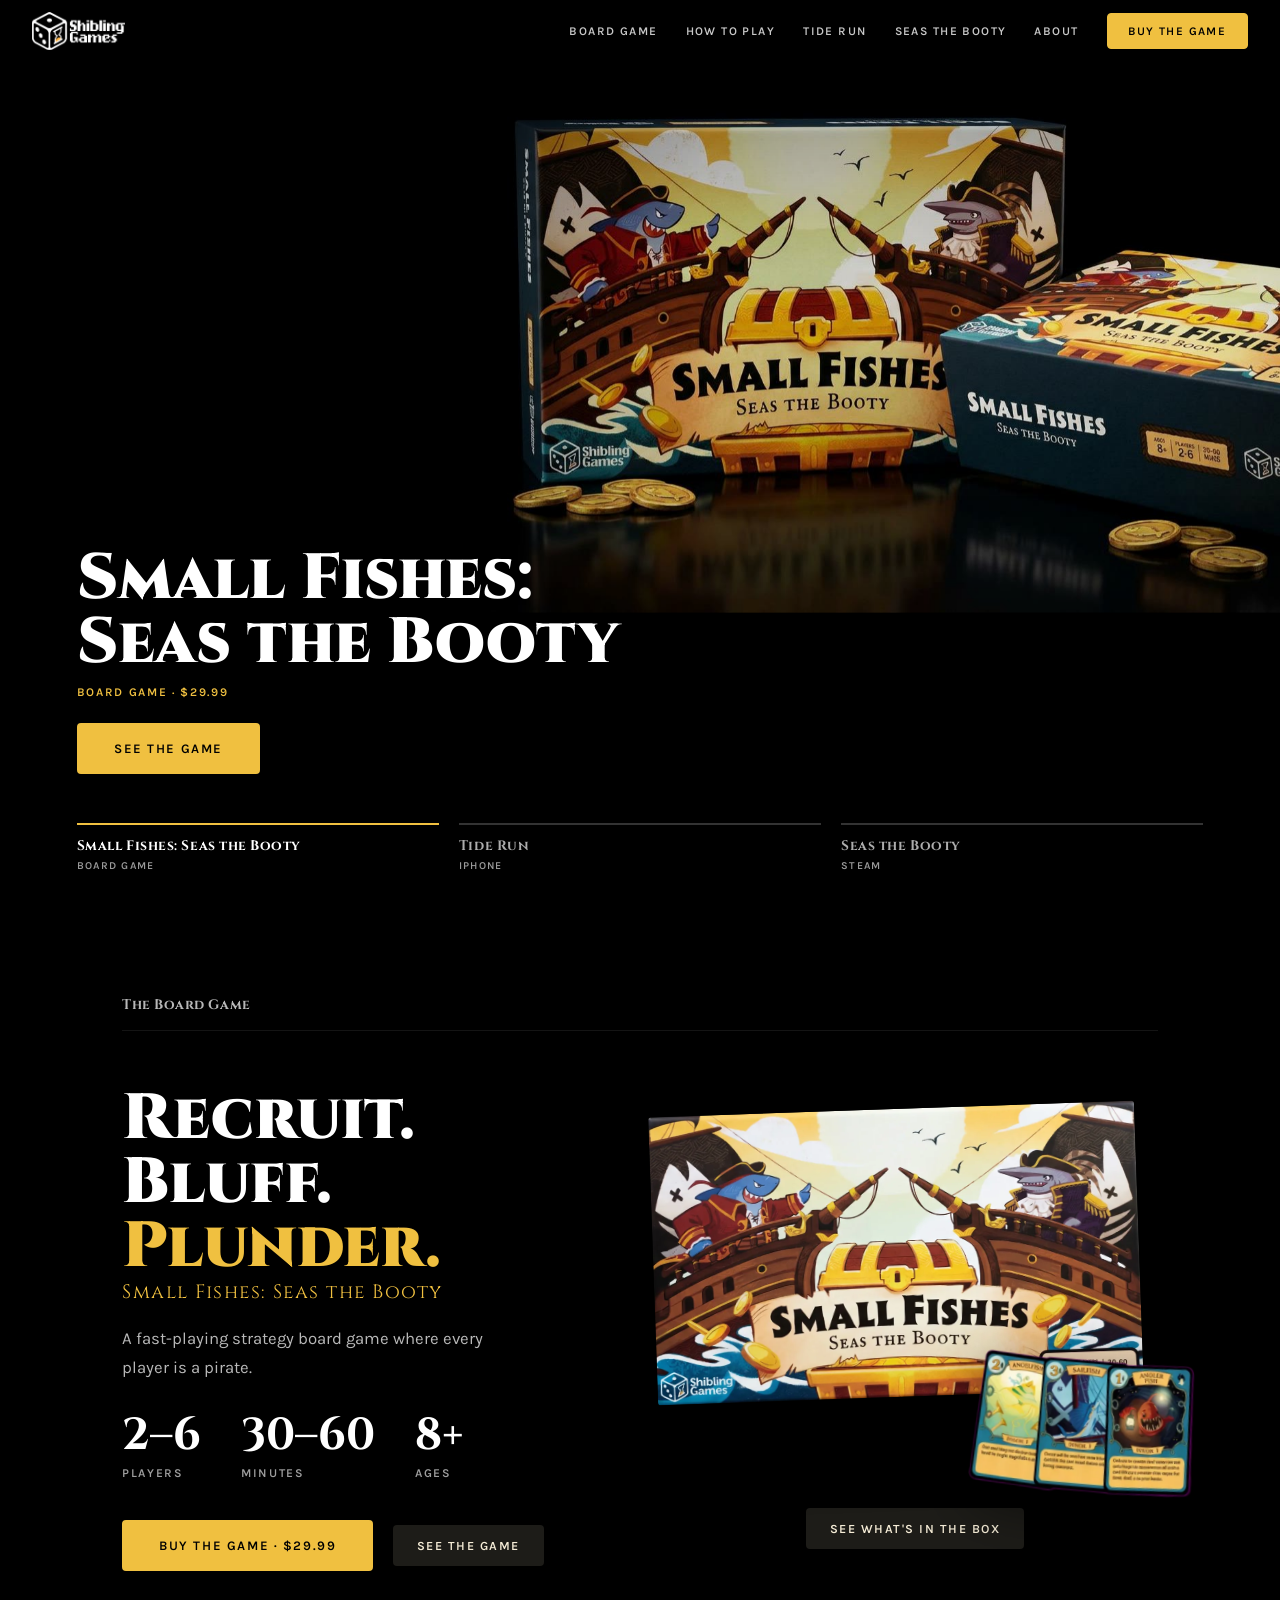
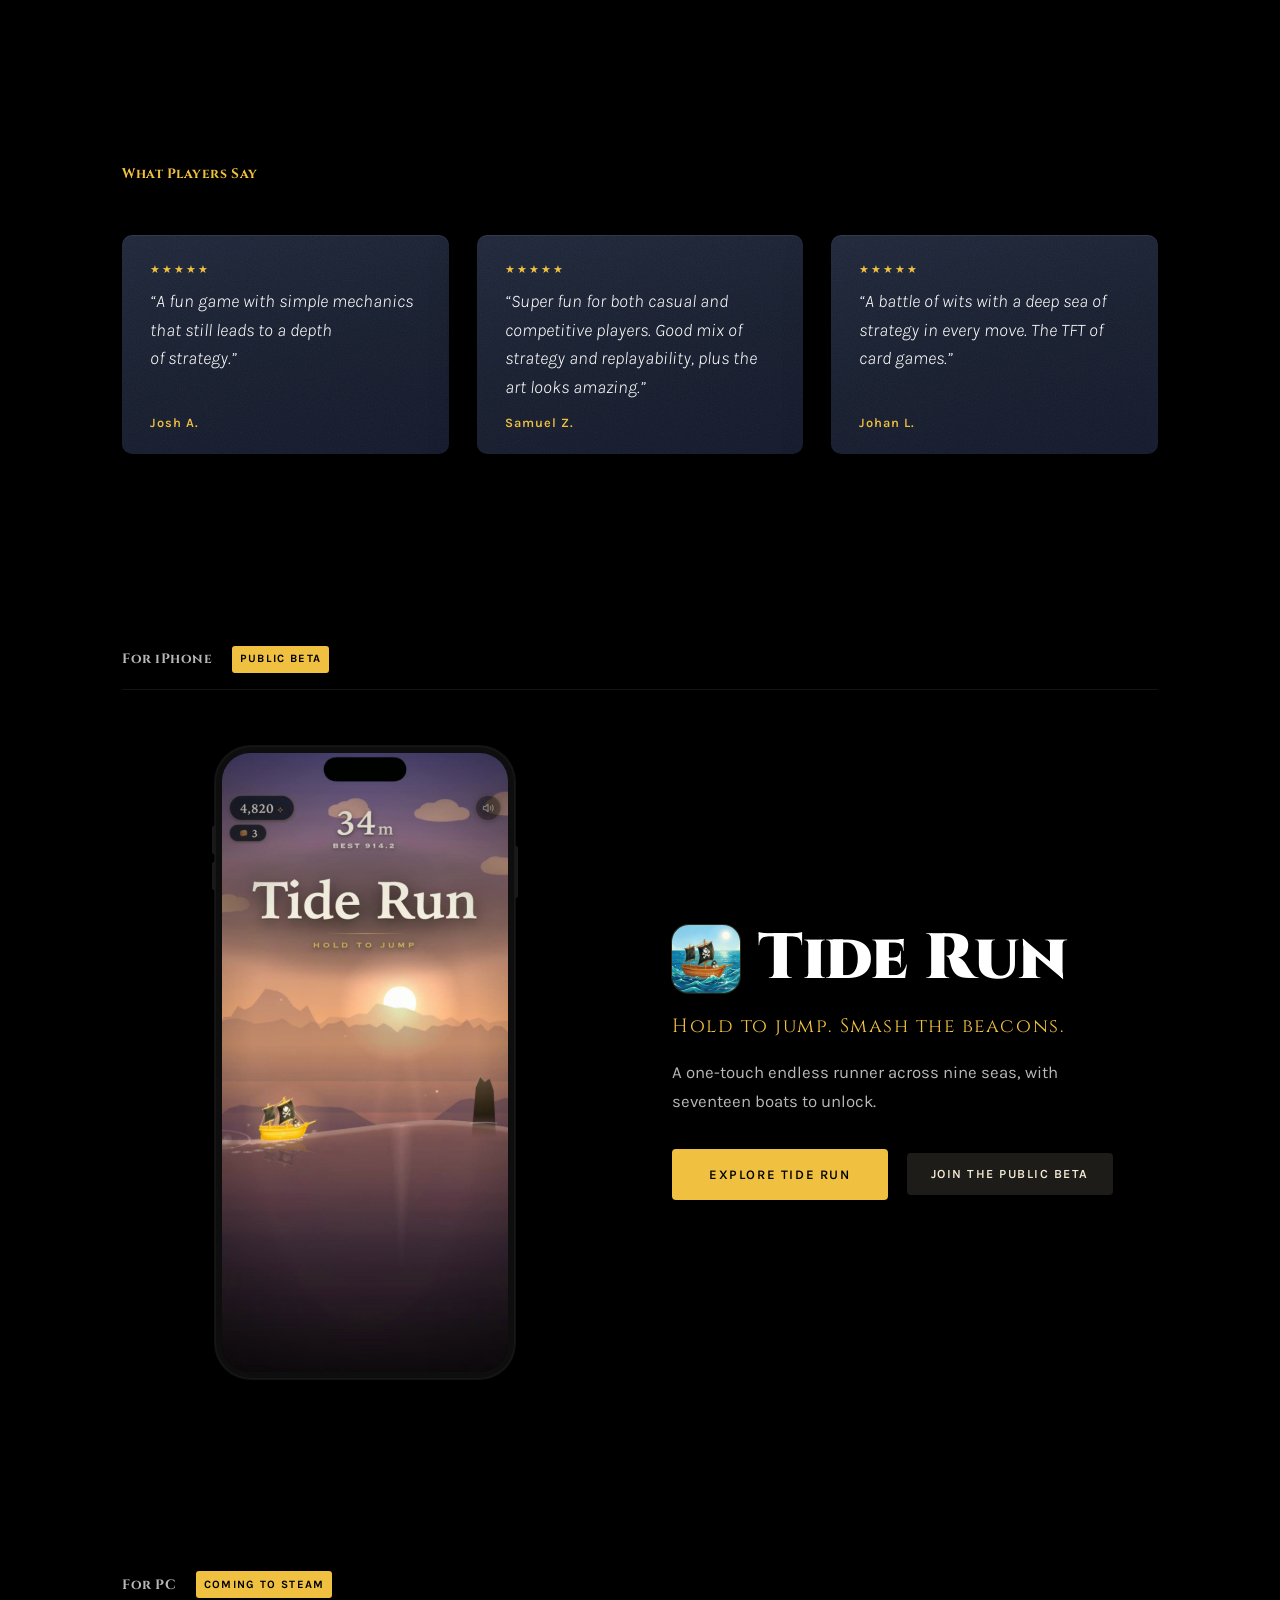
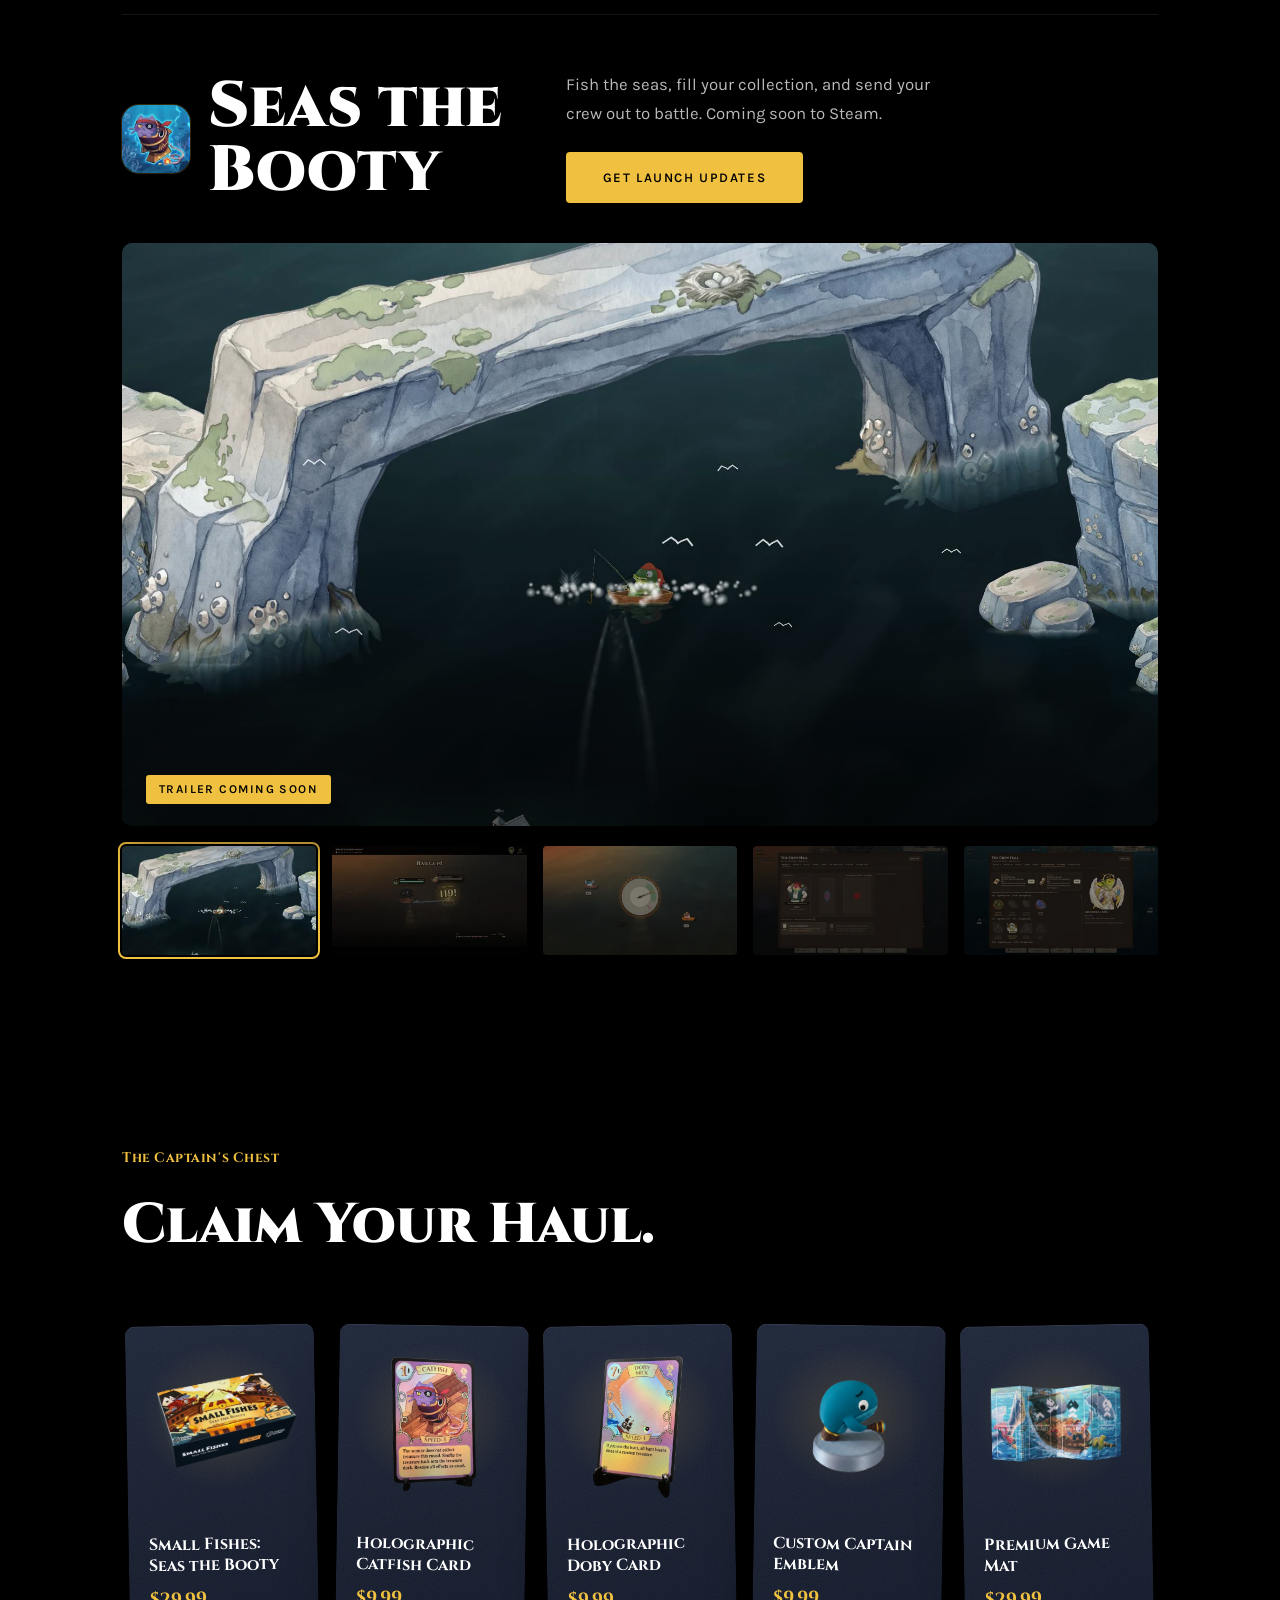
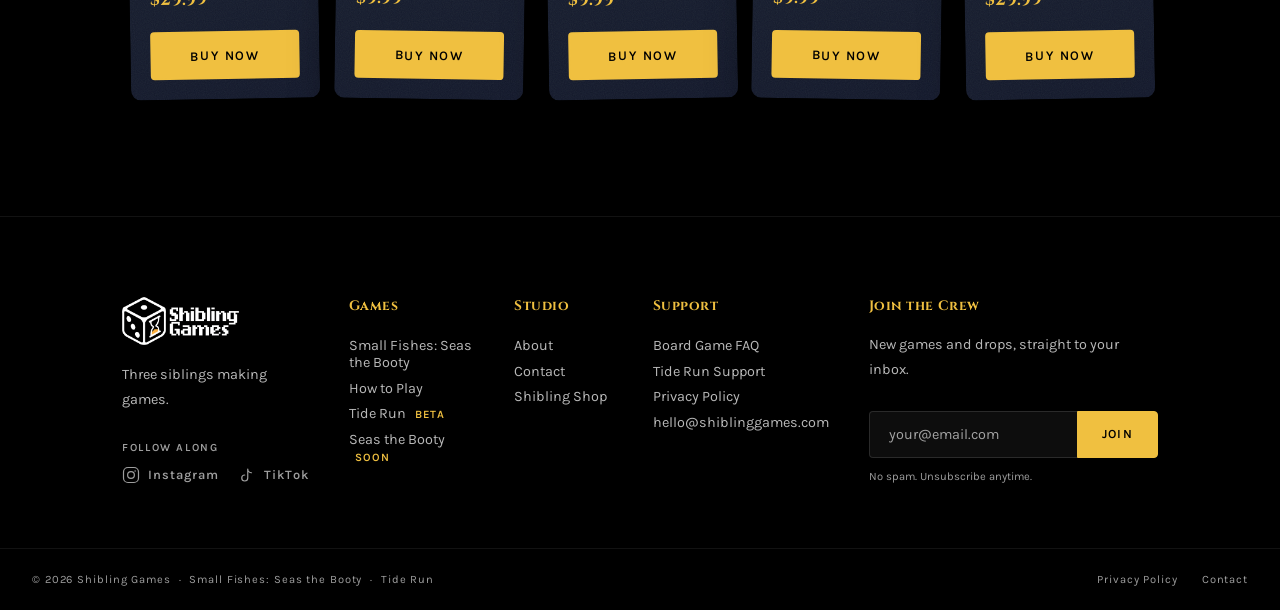
==== commit 0e10f346: "Seas the Booty images at full screenshot resolution The hero and gallery were downsized to 1600 and " ====
--- a/index.html
+++ b/index.html
@@ -119,7 +119,7 @@
 
     <div class="slide slide--online" id="slide-2" role="tabpanel" aria-roledescription="slide" aria-label="3 of 3">
       <picture>
-        <img src="art/hero-seas-the-booty.jpg" alt="A flotilla of fishing boats at golden hour in Seas the Booty" class="slide-art" width="1600" height="733">
+        <img src="art/hero-seas-the-booty.jpg?v=2" alt="A flotilla of fishing boats at golden hour in Seas the Booty" class="slide-art" width="1920" height="880">
       </picture>
       <div class="slide-caption">
         <h2 class="slide-name">Seas the<br>Booty</h2>
@@ -271,15 +271,15 @@
         <div class="product-visual reveal" style="--d: 0.15s">
           <div class="online-gallery">
             <figure class="online-frame">
-              <img src="art/online-north-arch.webp" alt="Sailing under a stone sea arch in Seas the Booty" id="online-main" width="1280" height="720" loading="lazy">
+              <img src="art/online-north-arch.webp?v=2" alt="Sailing under a stone sea arch in Seas the Booty" id="online-main" width="1920" height="1080" loading="lazy">
               <figcaption class="online-frame-tag">Trailer coming soon</figcaption>
             </figure>
             <div class="online-thumbs" role="group" aria-label="Seas the Booty screenshots">
-              <button type="button" class="online-thumb is-active" data-src="art/online-north-arch.webp" data-alt="Sailing under a stone sea arch" aria-pressed="true" aria-label="Show: Sailing under a stone sea arch"><img src="art/online-north-arch-thumb.webp" alt="" width="320" height="180" loading="lazy"></button>
-              <button type="button" class="online-thumb" data-src="art/online-railgun-critical.webp" data-alt="A railgun critical hit for 119 in a ship battle" aria-pressed="false" aria-label="Show: A railgun critical hit for 119 in a ship battle"><img src="art/online-railgun-critical-thumb.webp" alt="" width="320" height="180" loading="lazy"></button>
-              <button type="button" class="online-thumb" data-src="art/online-fishing-dial-sunset.webp" data-alt="The fishing dial at sunset, waiting on a catch" aria-pressed="false" aria-label="Show: The fishing dial at sunset, waiting on a catch"><img src="art/online-fishing-dial-sunset-thumb.webp" alt="" width="320" height="180" loading="lazy"></button>
-              <button type="button" class="online-thumb" data-src="art/online-crew-hall-recruits.webp" data-alt="Recruiting new crew in the Crew Hall" aria-pressed="false" aria-label="Show: Recruiting new crew in the Crew Hall"><img src="art/online-crew-hall-recruits-thumb.webp" alt="" width="320" height="180" loading="lazy"></button>
-              <button type="button" class="online-thumb" data-src="art/online-skin-collection.webp" data-alt="Browsing crew skins in the Crew Hall" aria-pressed="false" aria-label="Show: Browsing crew skins in the Crew Hall"><img src="art/online-skin-collection-thumb.webp" alt="" width="320" height="180" loading="lazy"></button>
+              <button type="button" class="online-thumb is-active" data-src="art/online-north-arch.webp?v=2" data-alt="Sailing under a stone sea arch" aria-pressed="true" aria-label="Show: Sailing under a stone sea arch"><img src="art/online-north-arch-thumb.webp" alt="" width="320" height="180" loading="lazy"></button>
+              <button type="button" class="online-thumb" data-src="art/online-railgun-critical.webp?v=2" data-alt="A railgun critical hit for 119 in a ship battle" aria-pressed="false" aria-label="Show: A railgun critical hit for 119 in a ship battle"><img src="art/online-railgun-critical-thumb.webp" alt="" width="320" height="180" loading="lazy"></button>
+              <button type="button" class="online-thumb" data-src="art/online-fishing-dial-sunset.webp?v=2" data-alt="The fishing dial at sunset, waiting on a catch" aria-pressed="false" aria-label="Show: The fishing dial at sunset, waiting on a catch"><img src="art/online-fishing-dial-sunset-thumb.webp" alt="" width="320" height="180" loading="lazy"></button>
+              <button type="button" class="online-thumb" data-src="art/online-crew-hall-recruits.webp?v=2" data-alt="Recruiting new crew in the Crew Hall" aria-pressed="false" aria-label="Show: Recruiting new crew in the Crew Hall"><img src="art/online-crew-hall-recruits-thumb.webp" alt="" width="320" height="180" loading="lazy"></button>
+              <button type="button" class="online-thumb" data-src="art/online-skin-collection.webp?v=2" data-alt="Browsing crew skins in the Crew Hall" aria-pressed="false" aria-label="Show: Browsing crew skins in the Crew Hall"><img src="art/online-skin-collection-thumb.webp" alt="" width="320" height="180" loading="lazy"></button>
             </div>
           </div>
         </div>
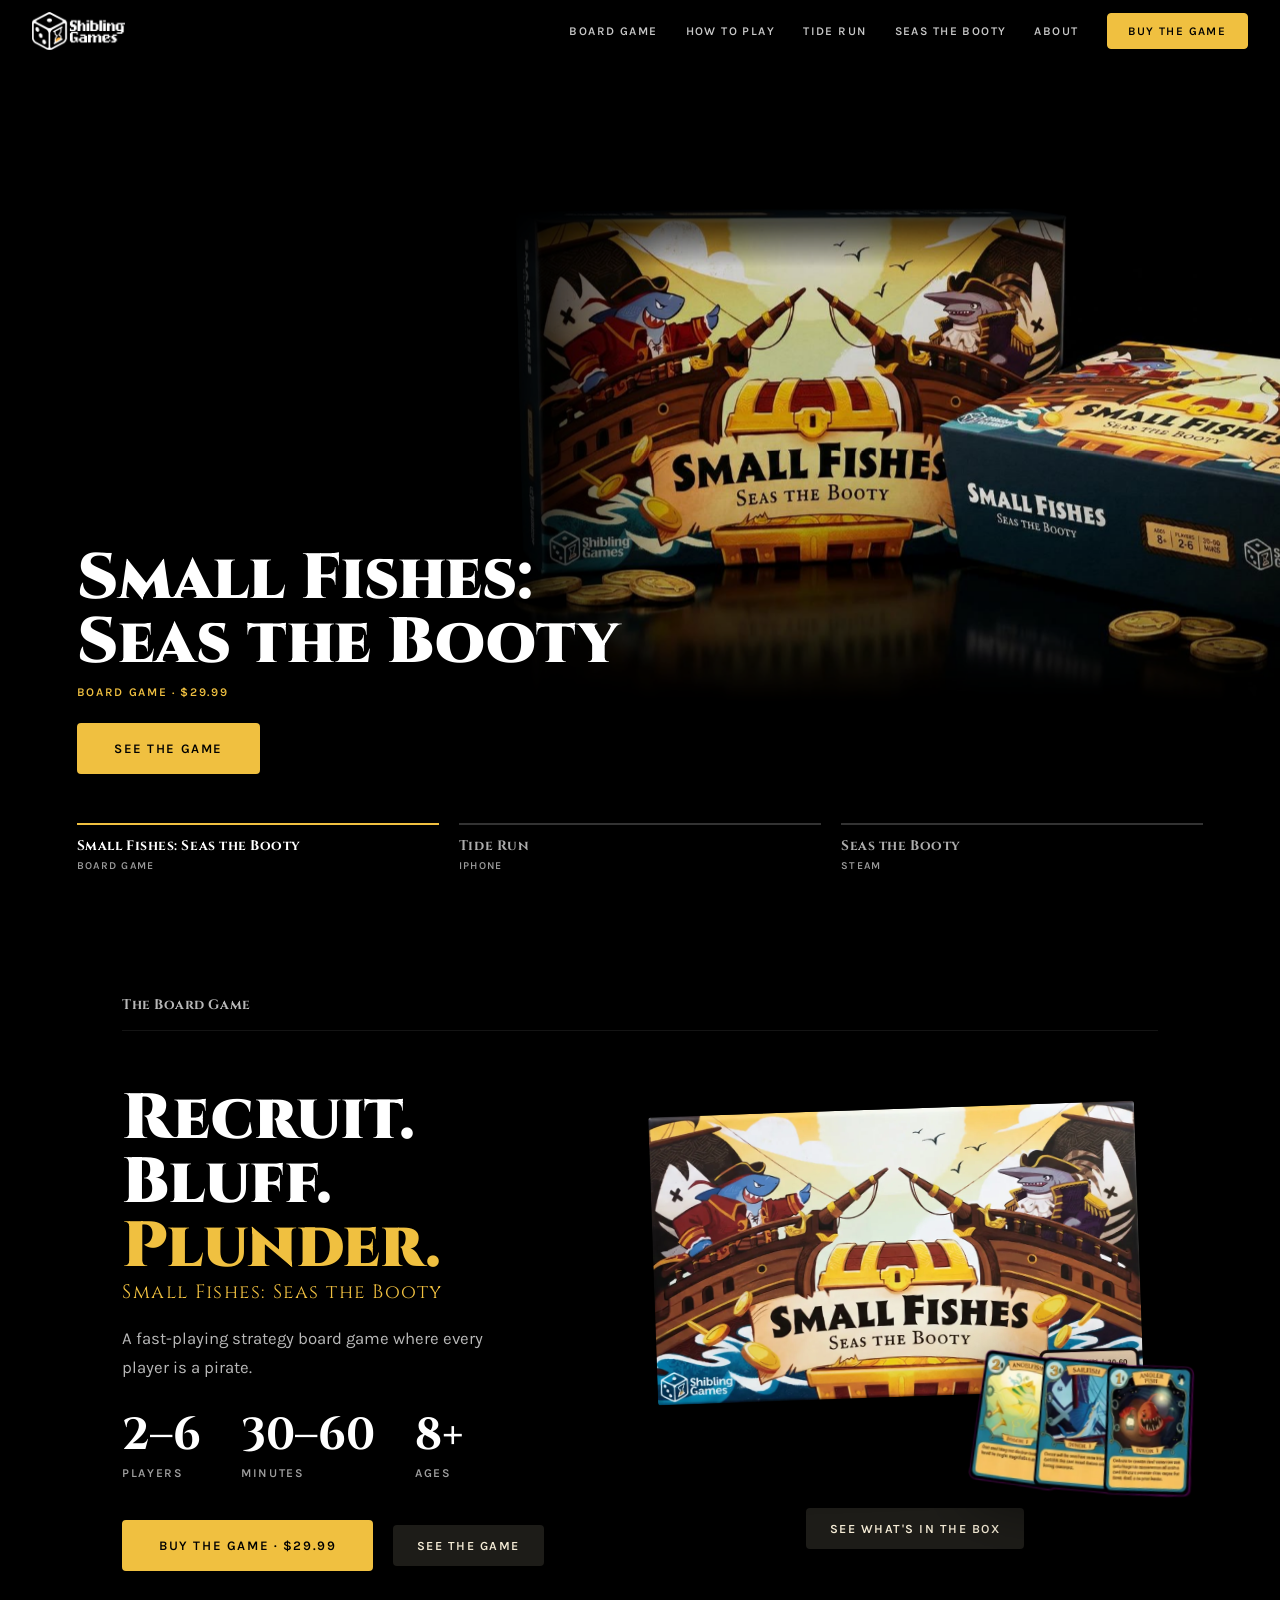
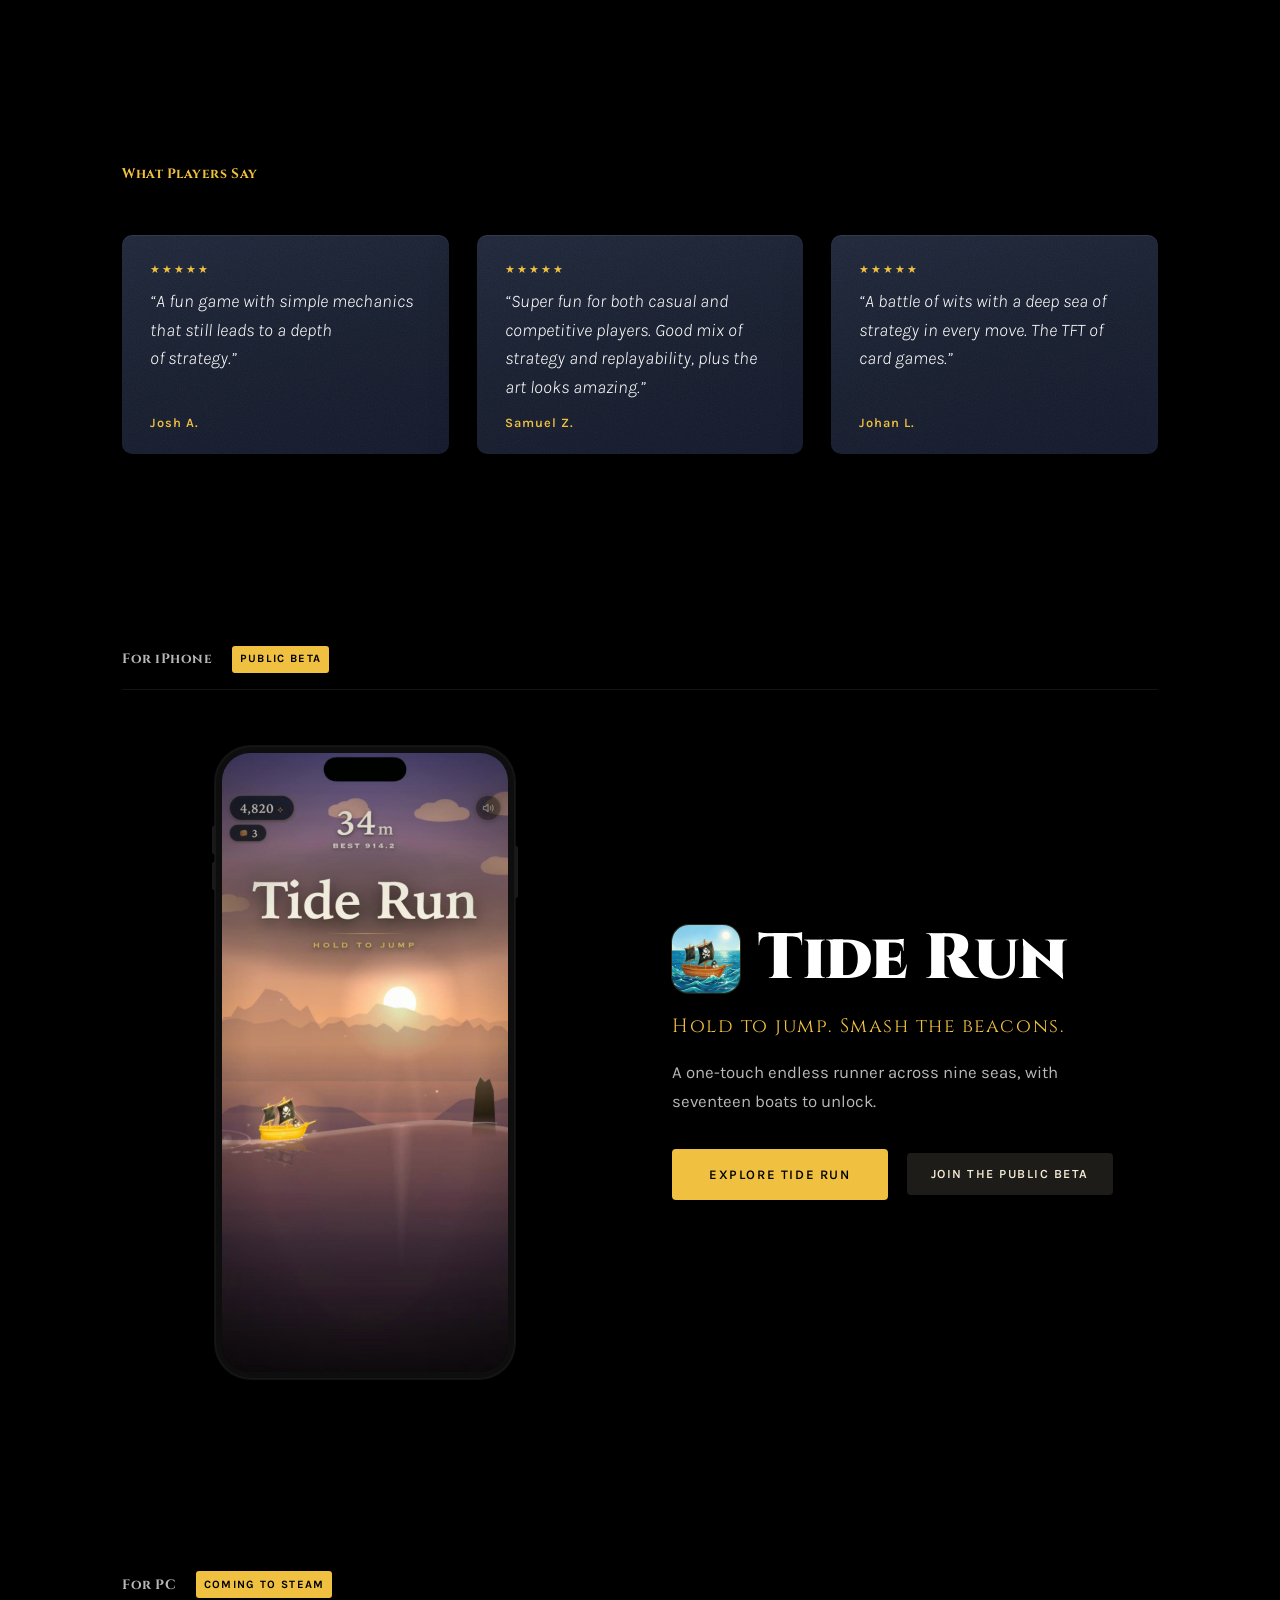
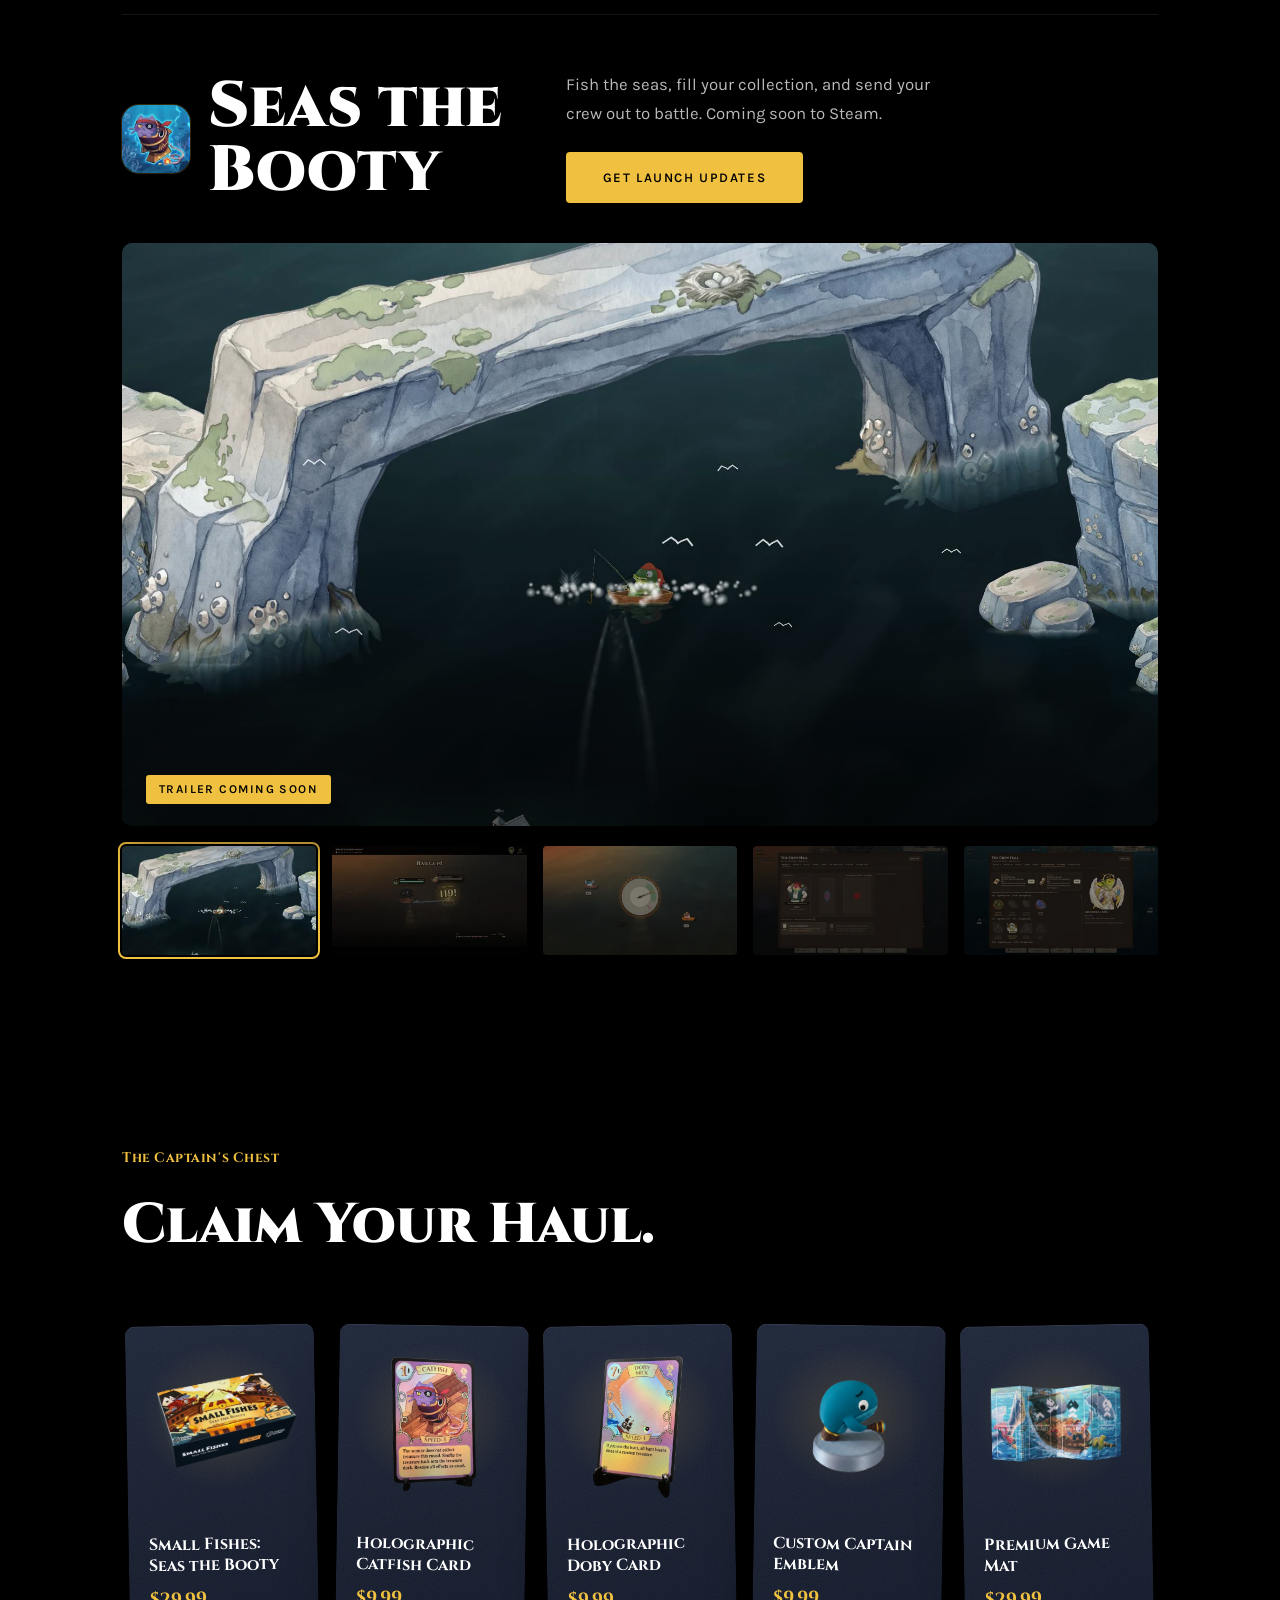
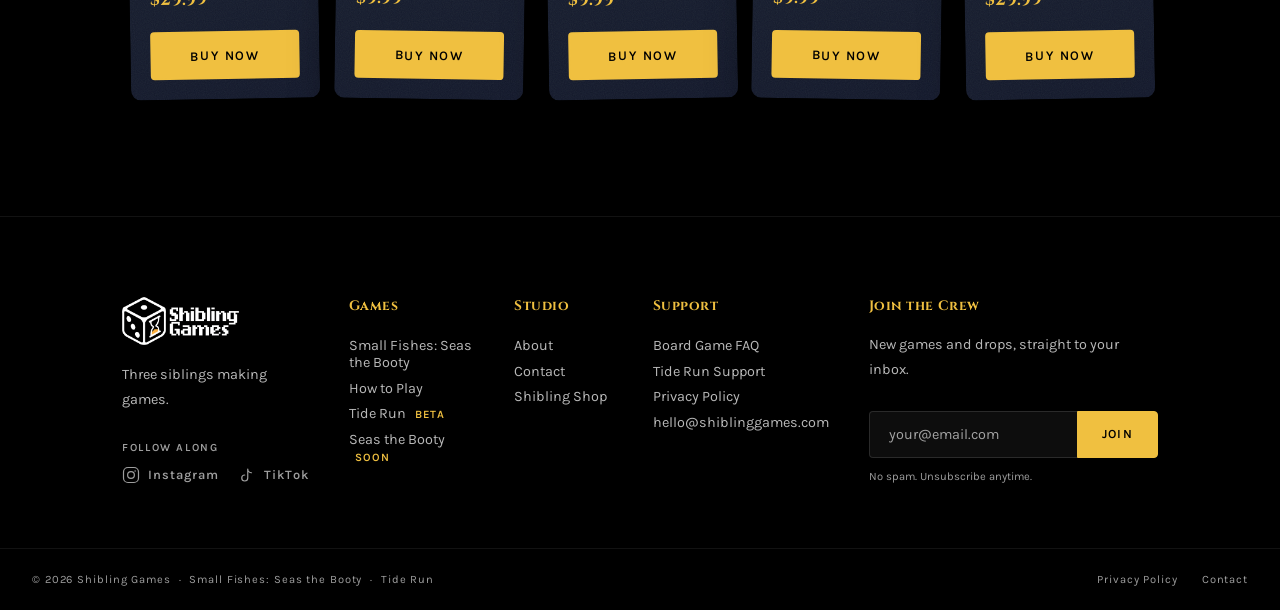
==== commit 6d6d0678: "Hero: all three games' art at one framed size Each slide's art takes the right 60% at its own resolu" ====
--- a/index.html
+++ b/index.html
@@ -31,7 +31,7 @@
     href="https://fonts.googleapis.com/css2?family=Cinzel:wght@400;700;900&family=Karla:ital,wght@0,300;0,400;0,600;1,300&display=swap"
     rel="stylesheet">
   <link rel="stylesheet" href="css/style.css?v=29">
-  <link rel="stylesheet" href="css/home.css?v=20">
+  <link rel="stylesheet" href="css/home.css?v=22">
   <link rel="preload" as="image" href="art/hero-board.jpg">
   <script type="application/ld+json">
   {
@@ -119,7 +119,7 @@
 
     <div class="slide slide--online" id="slide-2" role="tabpanel" aria-roledescription="slide" aria-label="3 of 3">
       <picture>
-        <img src="art/hero-seas-the-booty.jpg?v=2" alt="A flotilla of fishing boats at golden hour in Seas the Booty" class="slide-art" width="1920" height="880">
+        <img src="art/hero-seas-the-booty.jpg?v=3" alt="A flotilla of fishing boats at golden hour in Seas the Booty" class="slide-art" width="1200" height="750">
       </picture>
       <div class="slide-caption">
         <h2 class="slide-name">Seas the<br>Booty</h2>
--- a/css/home.css
+++ b/css/home.css
@@ -48,20 +48,26 @@
   to   { transform: scale(1.07); }
 }
 
-.slide--board .slide-art { object-position: 50% 55%; }
-
-/* the box photo sits on black: give it the right side so the title
-   never lands on the box's own printed logo */
+/* desktop: every game's art takes the right 60% at its own size, so
+   nothing is stretched past its resolution and the title keeps the
+   dark left side; the edges feather into the black */
 @media (min-width: 901px) {
-  .slide--board .slide-art {
-    left: auto;
+  .slide-art {
+    inset: 0 0 0 auto;
     width: 60%;
-    object-fit: contain;
-    object-position: 100% 30%;
-  }
-}
-.slide--tiderun .slide-art { object-position: 50% 50%; }
-.slide--online .slide-art { object-position: 25% 50%; }
+    height: auto;
+    margin: auto 0;
+    object-fit: initial;
+    -webkit-mask-image:
+      linear-gradient(90deg, transparent 0%, #000 22%),
+      linear-gradient(180deg, transparent 0%, #000 14%, #000 86%, transparent 100%);
+    -webkit-mask-composite: source-in;
+    mask-image:
+      linear-gradient(90deg, transparent 0%, #000 22%),
+      linear-gradient(180deg, transparent 0%, #000 14%, #000 86%, transparent 100%);
+    mask-composite: intersect;
+  }
+}
 
 .slide::after {
   content: '';
@@ -114,22 +120,6 @@
 }
 
 .slide-caption .cta-button { margin-top: 0.9rem; }
-
-/* Seas the Booty: the boats sit left, so the title takes the open water on the right */
-@media (min-width: 901px) {
-  .slide--online .slide-caption {
-    left: auto;
-    align-items: flex-end;
-    text-align: right;
-  }
-
-  .slide--online::after {
-    background:
-      linear-gradient(180deg, rgba(0, 0, 0, 0.35) 0%, rgba(0, 0, 0, 0) 30%),
-      linear-gradient(270deg, rgba(0, 0, 0, 0.6) 0%, rgba(0, 0, 0, 0) 55%),
-      linear-gradient(0deg, rgba(0, 0, 0, 0.7) 0%, rgba(0, 0, 0, 0) 45%);
-  }
-}
 
 /* tabs: one per game, with a progress bar during autoplay */
 .hero-tabs {
@@ -521,12 +511,25 @@
     object-fit: initial;
   }
 
+  /* Tide Run: the boat and sunset across the top, like the other two */
+  .slide--tiderun .slide-art {
+    inset: auto;
+    top: 11%;
+    left: -5vw;
+    width: 140vw;
+    max-width: none;
+    height: auto;
+    object-fit: initial;
+    -webkit-mask-image: linear-gradient(180deg, transparent 0%, #000 14%, #000 70%, transparent 100%);
+    mask-image: linear-gradient(180deg, transparent 0%, #000 14%, #000 70%, transparent 100%);
+  }
+
   /* the flotilla, zoomed so the whole group of boats spans the screen */
   .slide--online .slide-art {
     inset: auto;
-    top: 4%;
-    left: -37vw;
-    width: 250vw;
+    top: 10%;
+    left: -19vw;
+    width: 160vw;
     max-width: none;
     height: auto;
     object-fit: initial;
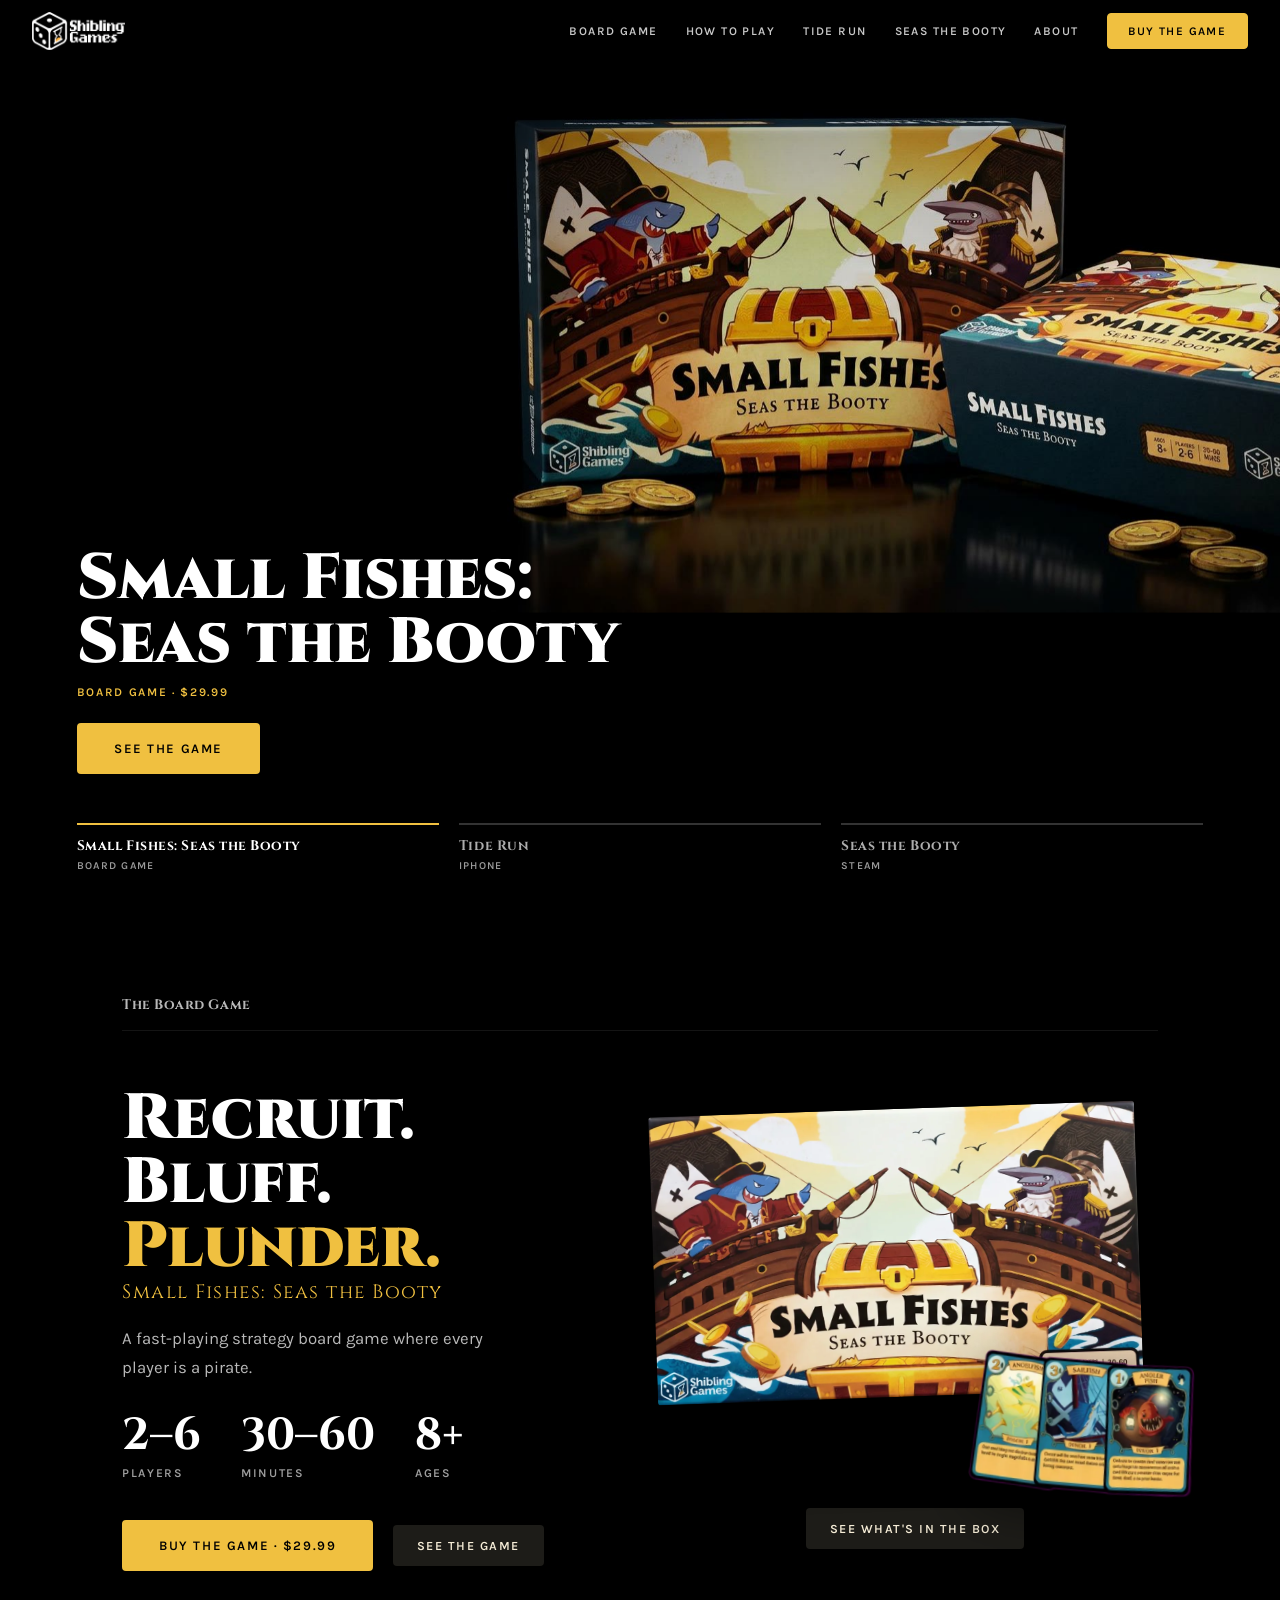
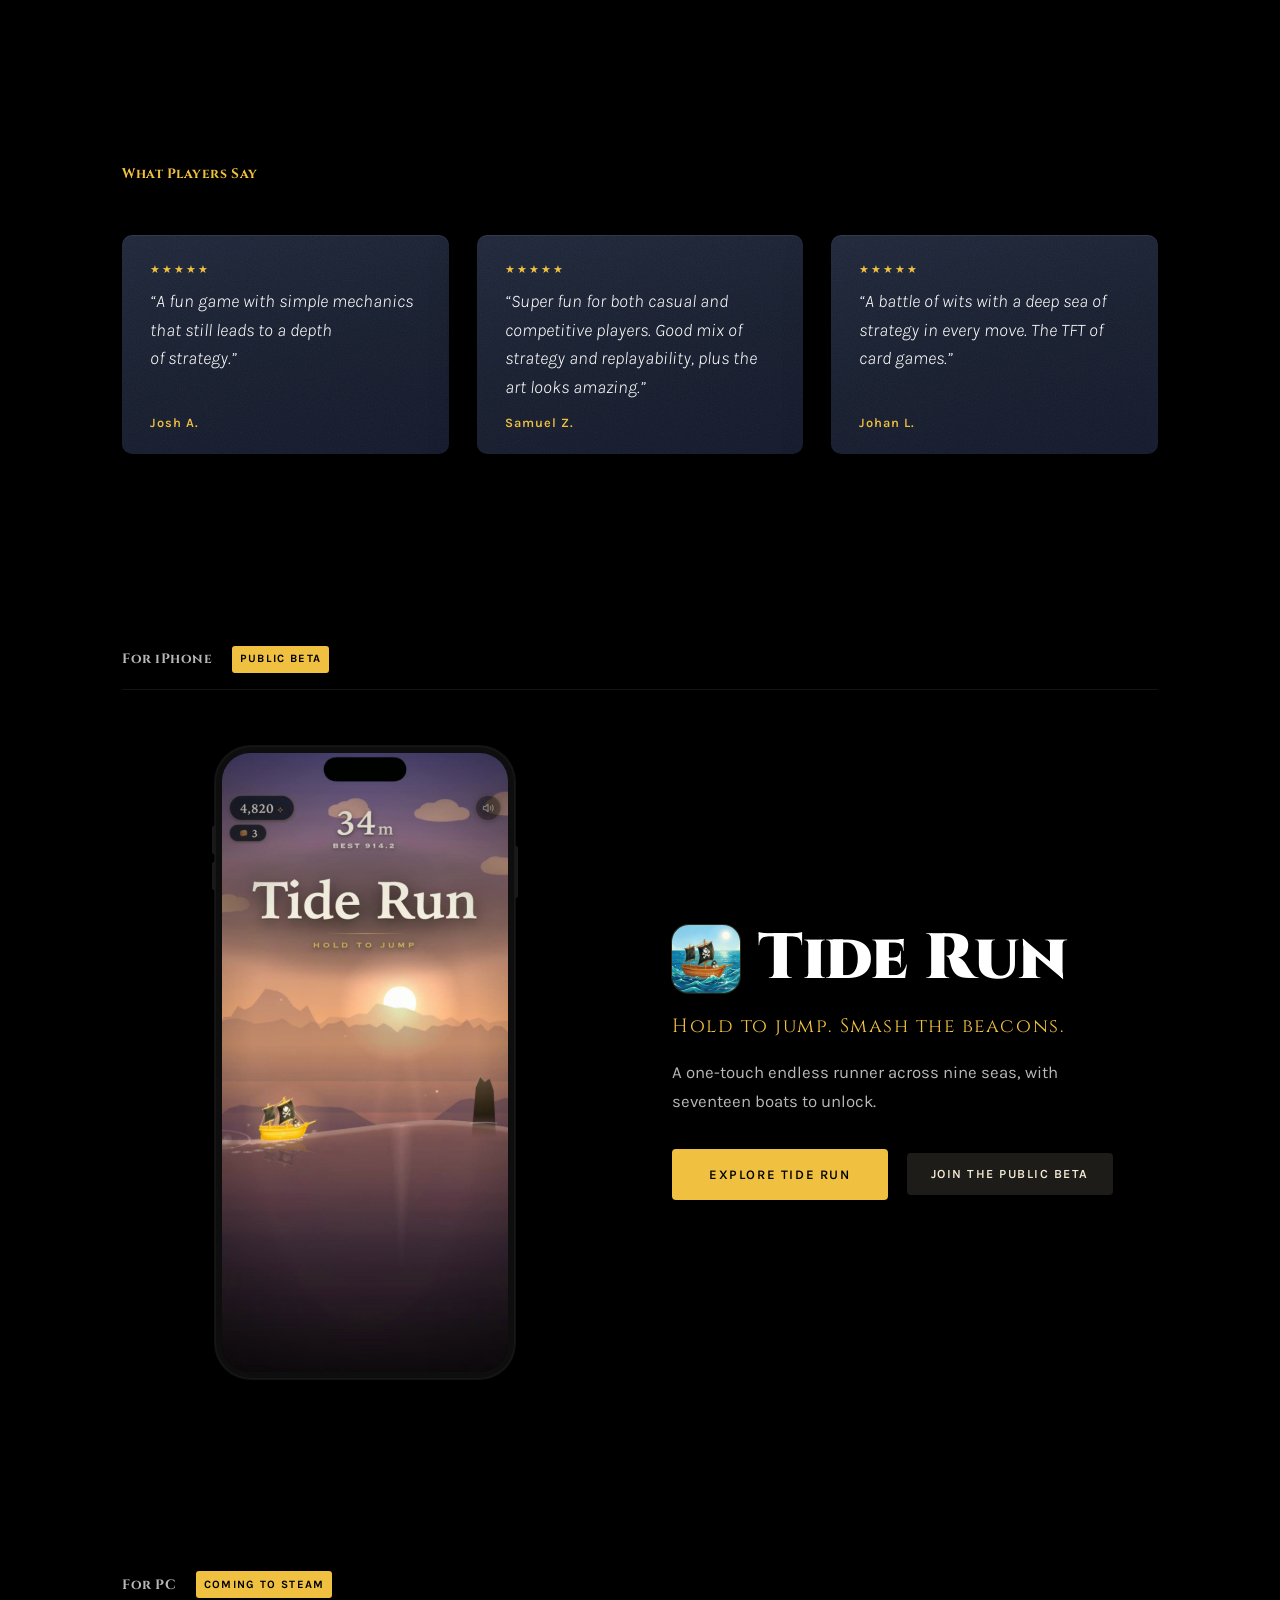
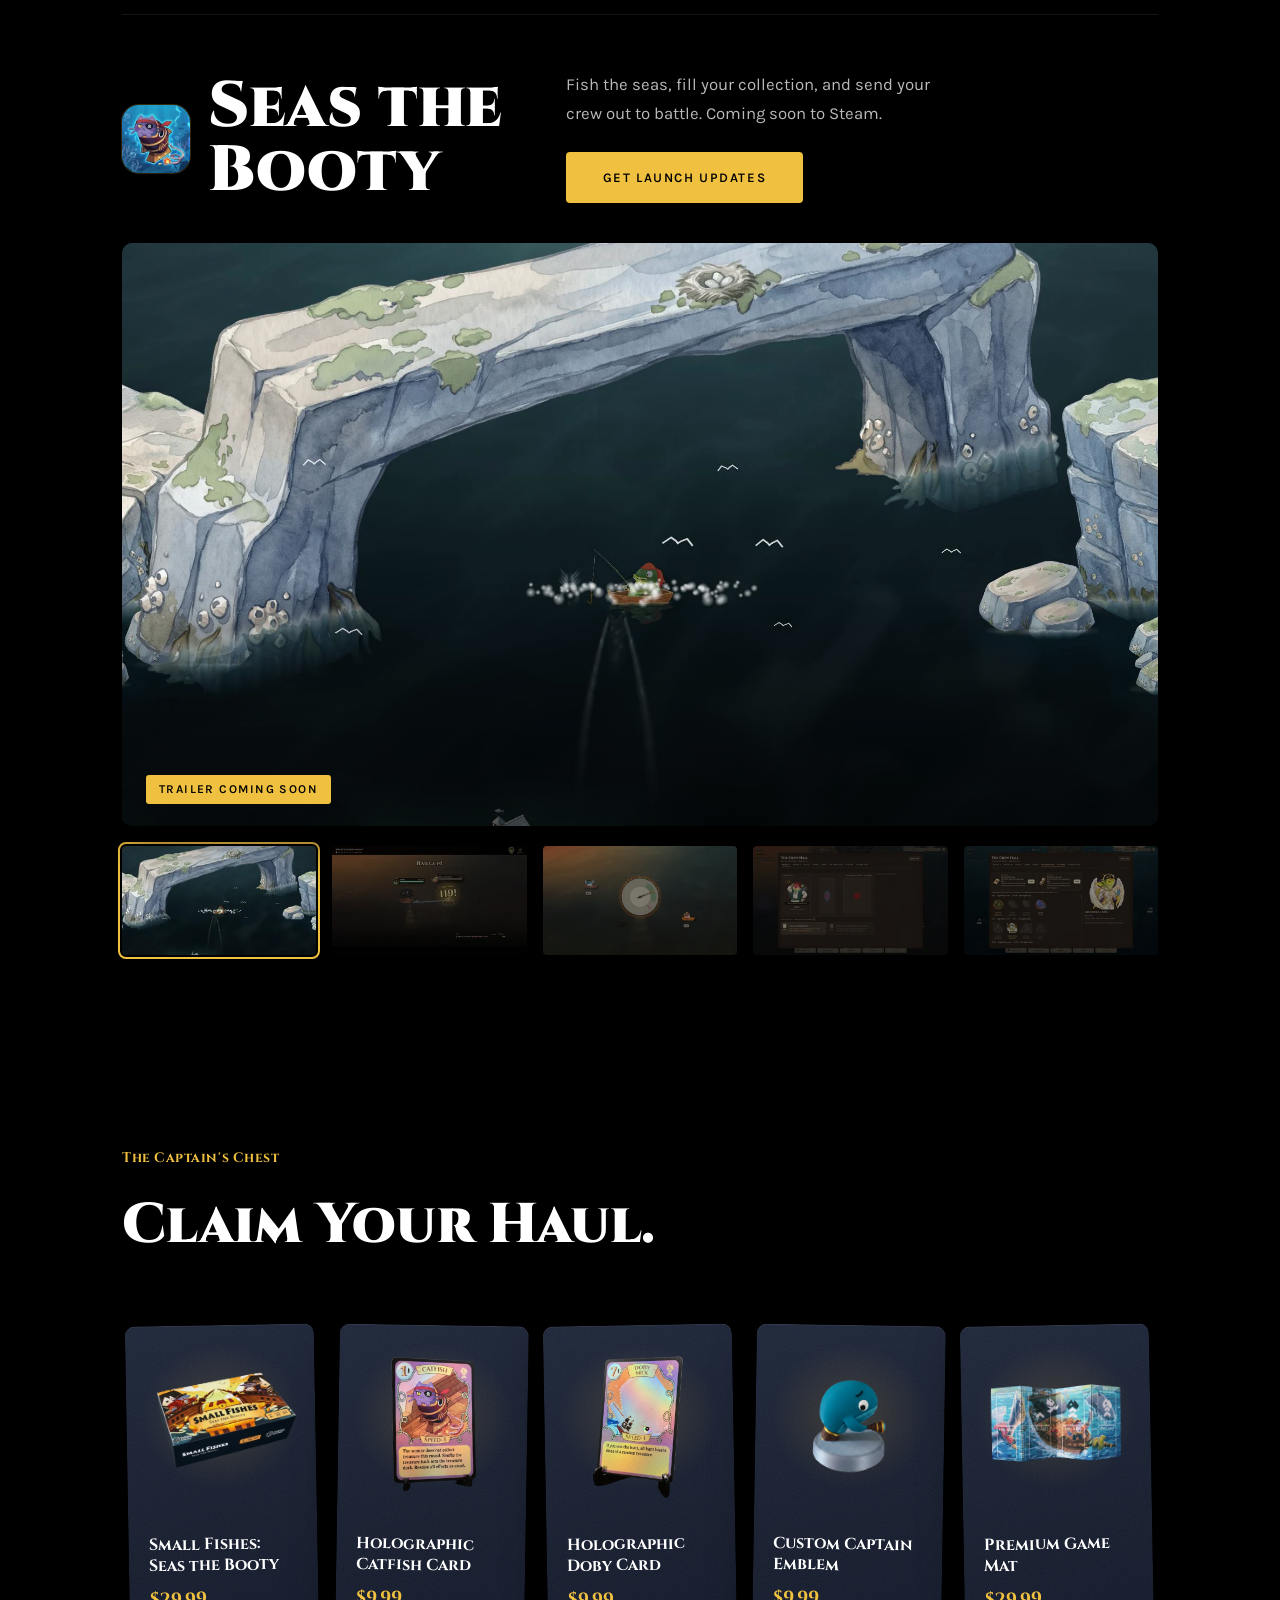
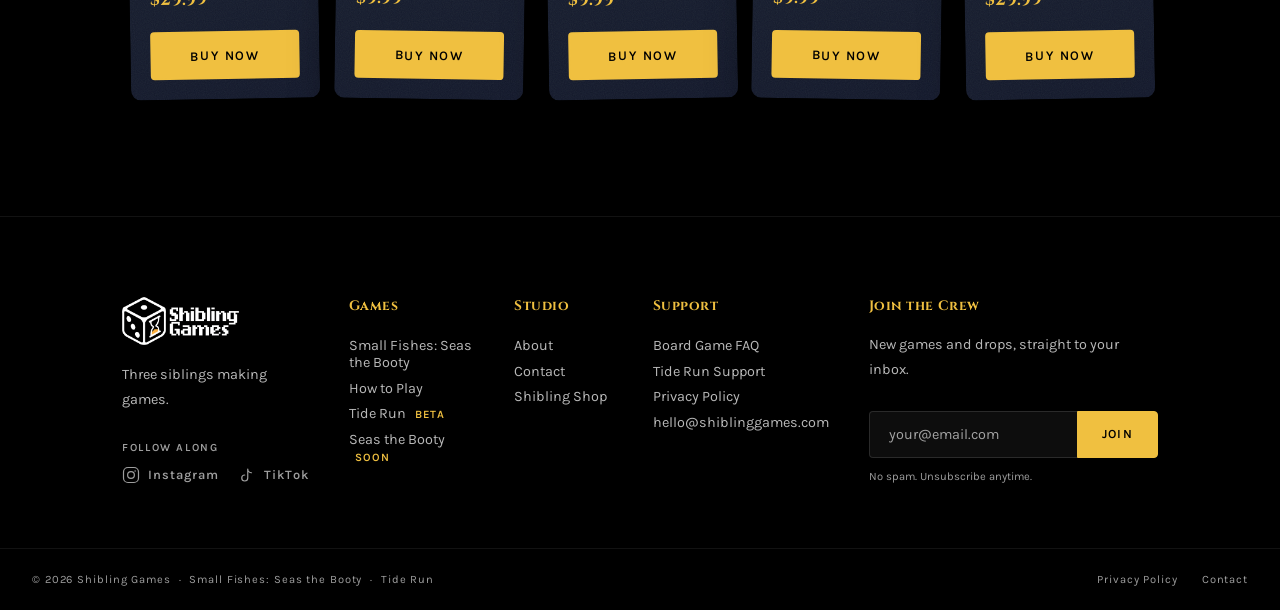
==== commit ce6aff37: "Revert "Hero: all three games' art at one framed size" This reverts commit 6d6d0678bad3594cbce951e0e" ====
--- a/index.html
+++ b/index.html
@@ -31,7 +31,7 @@
     href="https://fonts.googleapis.com/css2?family=Cinzel:wght@400;700;900&family=Karla:ital,wght@0,300;0,400;0,600;1,300&display=swap"
     rel="stylesheet">
   <link rel="stylesheet" href="css/style.css?v=29">
-  <link rel="stylesheet" href="css/home.css?v=22">
+  <link rel="stylesheet" href="css/home.css?v=20">
   <link rel="preload" as="image" href="art/hero-board.jpg">
   <script type="application/ld+json">
   {
@@ -119,7 +119,7 @@
 
     <div class="slide slide--online" id="slide-2" role="tabpanel" aria-roledescription="slide" aria-label="3 of 3">
       <picture>
-        <img src="art/hero-seas-the-booty.jpg?v=3" alt="A flotilla of fishing boats at golden hour in Seas the Booty" class="slide-art" width="1200" height="750">
+        <img src="art/hero-seas-the-booty.jpg?v=2" alt="A flotilla of fishing boats at golden hour in Seas the Booty" class="slide-art" width="1920" height="880">
       </picture>
       <div class="slide-caption">
         <h2 class="slide-name">Seas the<br>Booty</h2>
--- a/css/home.css
+++ b/css/home.css
@@ -48,26 +48,20 @@
   to   { transform: scale(1.07); }
 }
 
-/* desktop: every game's art takes the right 60% at its own size, so
-   nothing is stretched past its resolution and the title keeps the
-   dark left side; the edges feather into the black */
+.slide--board .slide-art { object-position: 50% 55%; }
+
+/* the box photo sits on black: give it the right side so the title
+   never lands on the box's own printed logo */
 @media (min-width: 901px) {
-  .slide-art {
-    inset: 0 0 0 auto;
+  .slide--board .slide-art {
+    left: auto;
     width: 60%;
-    height: auto;
-    margin: auto 0;
-    object-fit: initial;
-    -webkit-mask-image:
-      linear-gradient(90deg, transparent 0%, #000 22%),
-      linear-gradient(180deg, transparent 0%, #000 14%, #000 86%, transparent 100%);
-    -webkit-mask-composite: source-in;
-    mask-image:
-      linear-gradient(90deg, transparent 0%, #000 22%),
-      linear-gradient(180deg, transparent 0%, #000 14%, #000 86%, transparent 100%);
-    mask-composite: intersect;
-  }
-}
+    object-fit: contain;
+    object-position: 100% 30%;
+  }
+}
+.slide--tiderun .slide-art { object-position: 50% 50%; }
+.slide--online .slide-art { object-position: 25% 50%; }
 
 .slide::after {
   content: '';
@@ -120,6 +114,22 @@
 }
 
 .slide-caption .cta-button { margin-top: 0.9rem; }
+
+/* Seas the Booty: the boats sit left, so the title takes the open water on the right */
+@media (min-width: 901px) {
+  .slide--online .slide-caption {
+    left: auto;
+    align-items: flex-end;
+    text-align: right;
+  }
+
+  .slide--online::after {
+    background:
+      linear-gradient(180deg, rgba(0, 0, 0, 0.35) 0%, rgba(0, 0, 0, 0) 30%),
+      linear-gradient(270deg, rgba(0, 0, 0, 0.6) 0%, rgba(0, 0, 0, 0) 55%),
+      linear-gradient(0deg, rgba(0, 0, 0, 0.7) 0%, rgba(0, 0, 0, 0) 45%);
+  }
+}
 
 /* tabs: one per game, with a progress bar during autoplay */
 .hero-tabs {
@@ -511,25 +521,12 @@
     object-fit: initial;
   }
 
-  /* Tide Run: the boat and sunset across the top, like the other two */
-  .slide--tiderun .slide-art {
-    inset: auto;
-    top: 11%;
-    left: -5vw;
-    width: 140vw;
-    max-width: none;
-    height: auto;
-    object-fit: initial;
-    -webkit-mask-image: linear-gradient(180deg, transparent 0%, #000 14%, #000 70%, transparent 100%);
-    mask-image: linear-gradient(180deg, transparent 0%, #000 14%, #000 70%, transparent 100%);
-  }
-
   /* the flotilla, zoomed so the whole group of boats spans the screen */
   .slide--online .slide-art {
     inset: auto;
-    top: 10%;
-    left: -19vw;
-    width: 160vw;
+    top: 4%;
+    left: -37vw;
+    width: 250vw;
     max-width: none;
     height: auto;
     object-fit: initial;
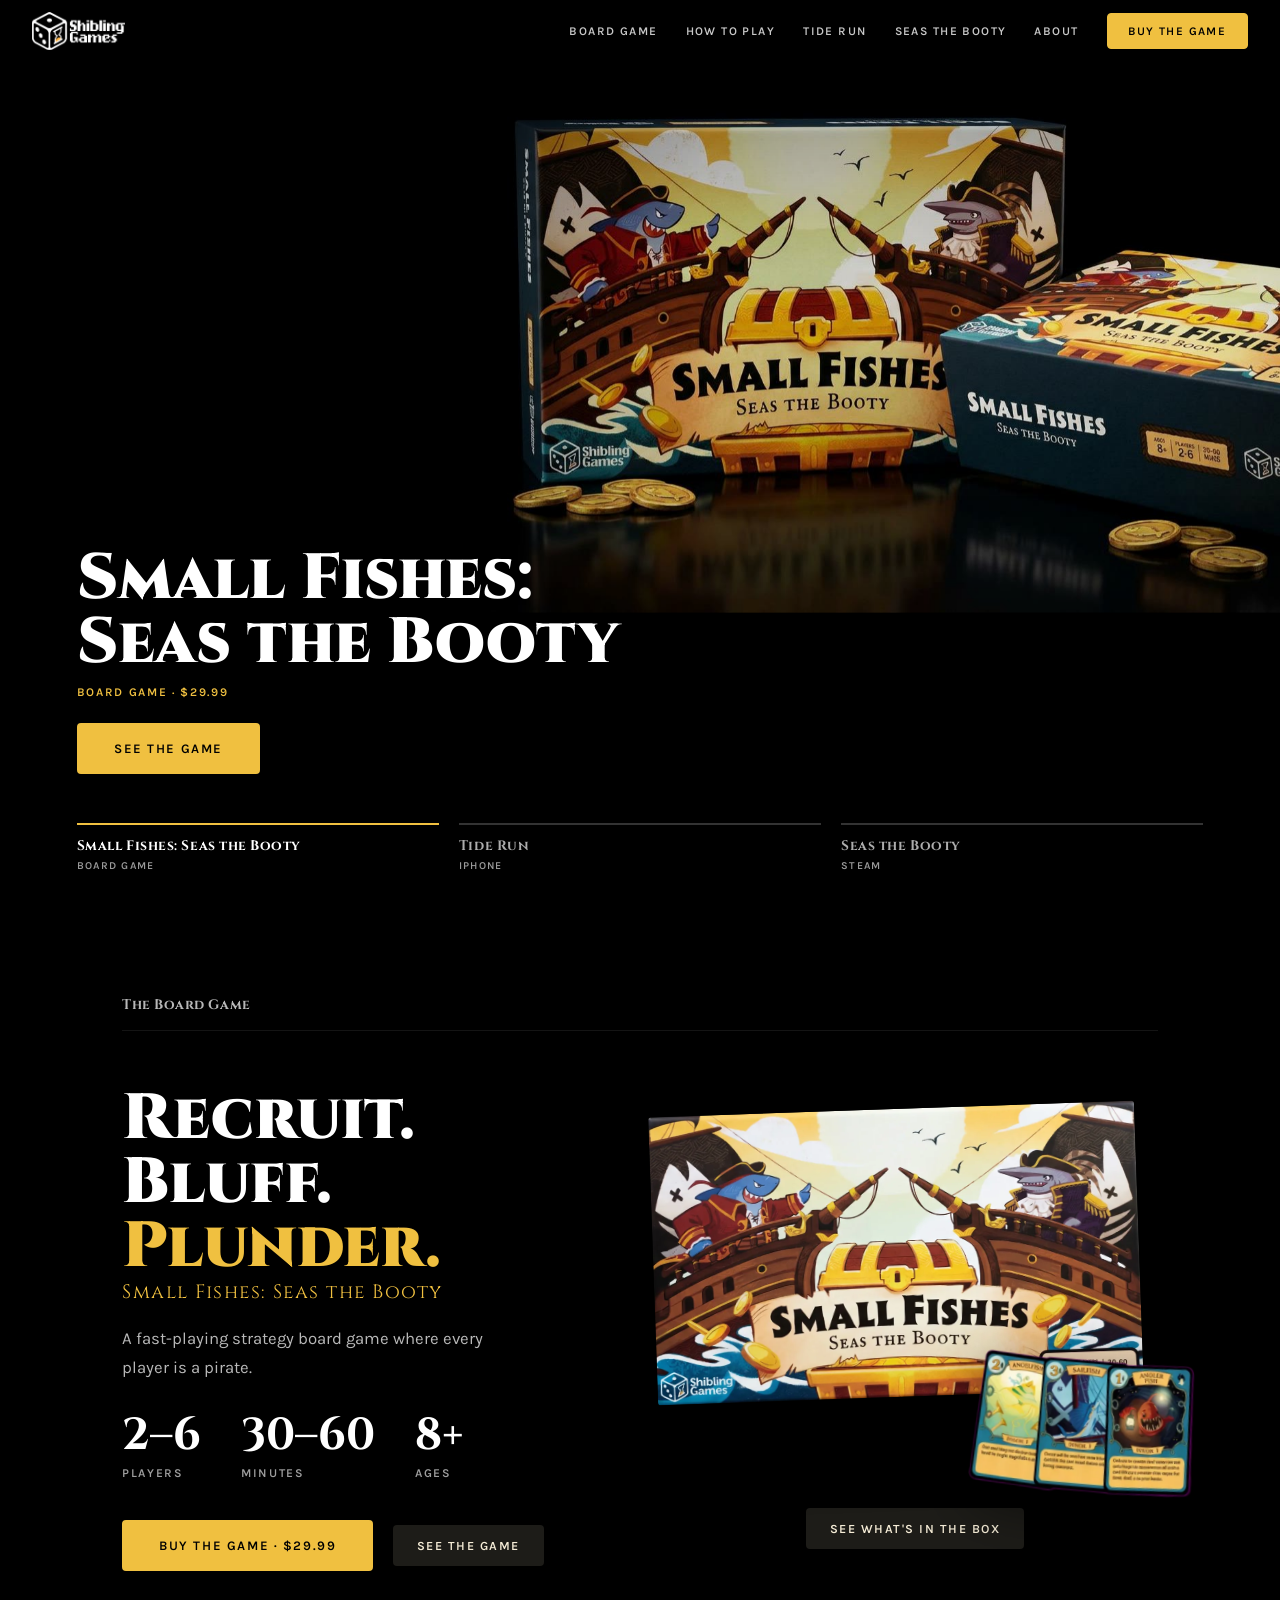
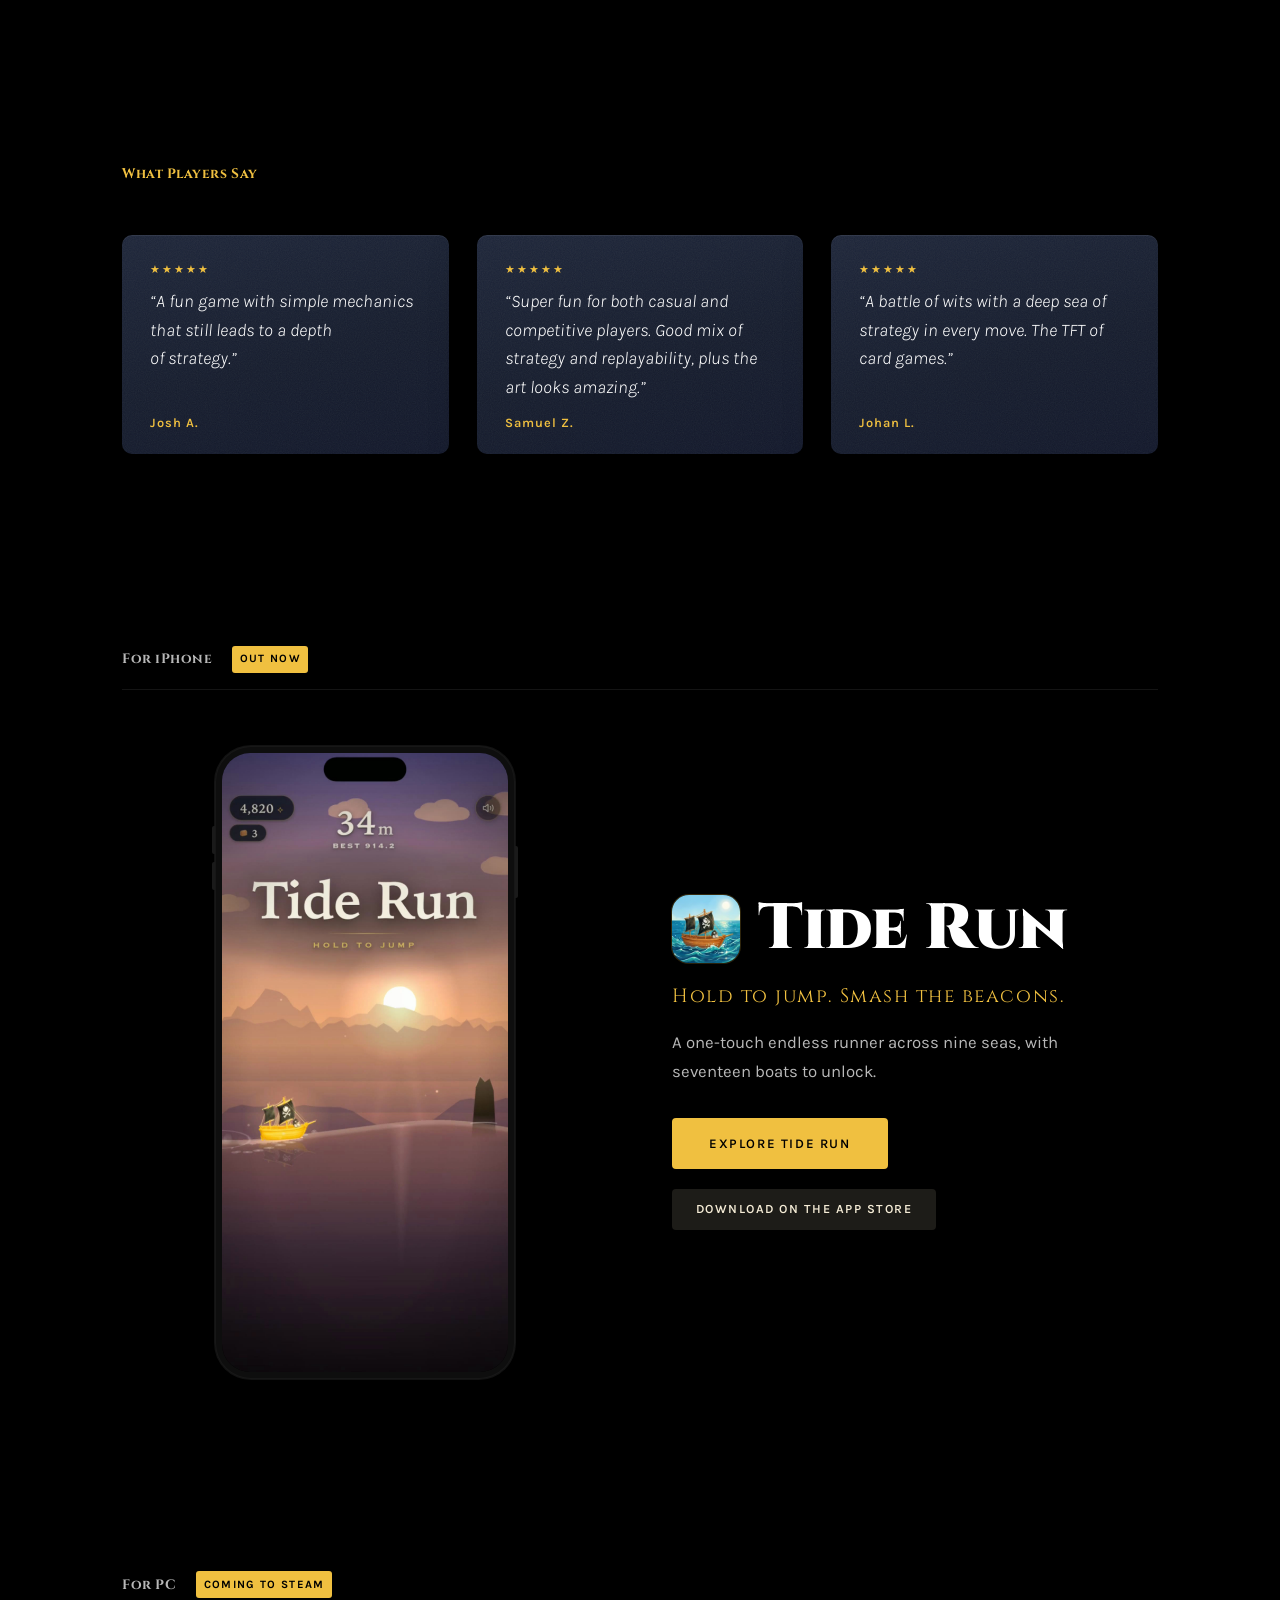
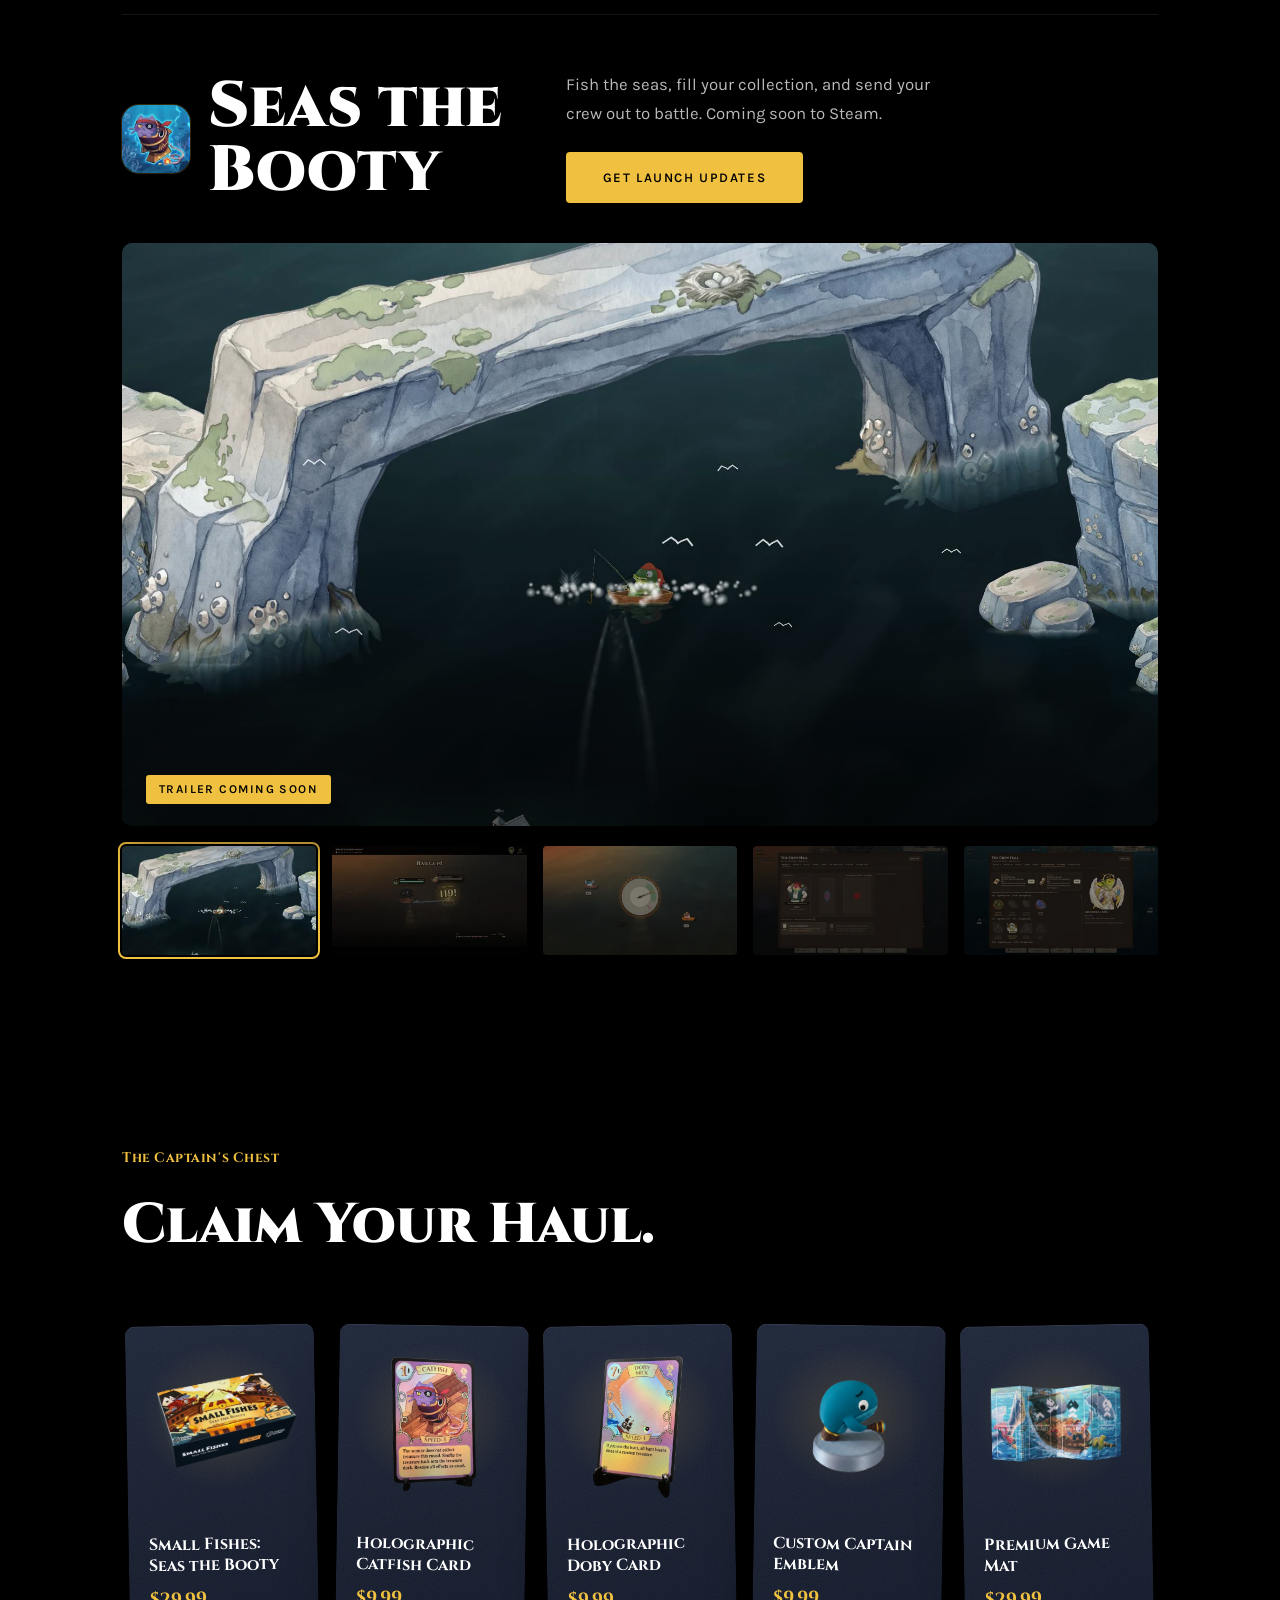
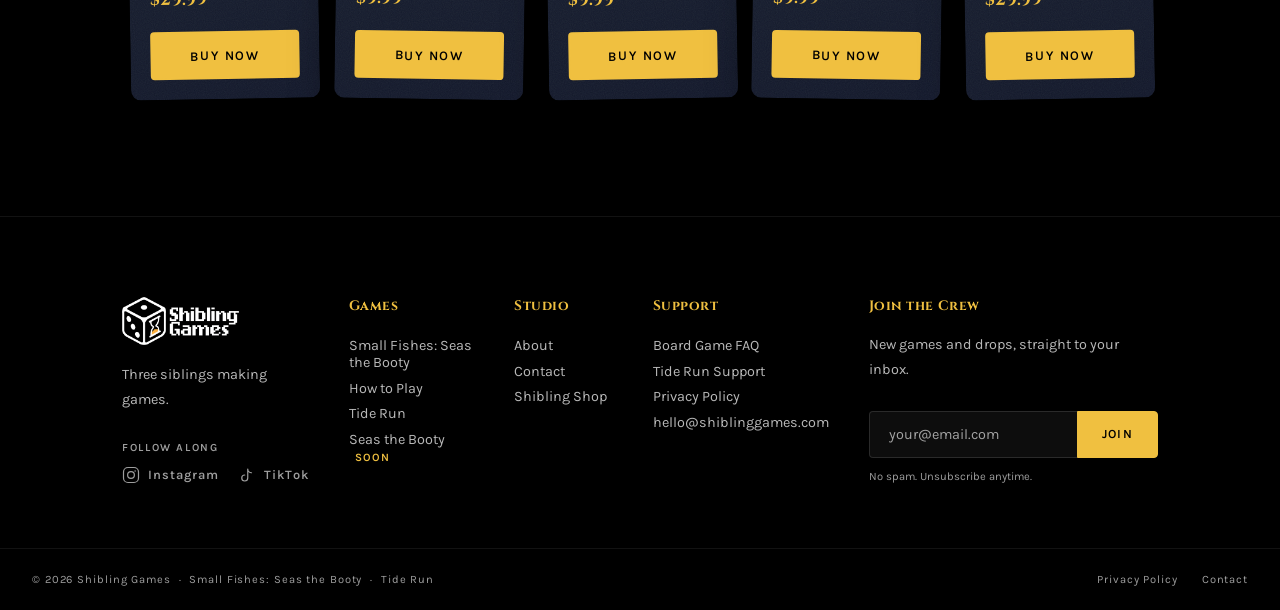
==== commit 17aca3b4: "Tide Run is live on the App Store: drop all beta and TestFlight links Co-Authored-By: Claude Opus 5." ====
--- a/index.html
+++ b/index.html
@@ -112,7 +112,7 @@
       <img src="art/hero-tiderun.jpg" alt="A pirate boat sailing into a sunset in Tide Run" class="slide-art" width="1320" height="780">
       <div class="slide-caption">
         <h2 class="slide-name">Tide Run</h2>
-        <span class="slide-status">iPhone &middot; Public beta</span>
+        <span class="slide-status">iPhone &middot; Free on the App Store</span>
         <a href="tiderun/" class="cta-button">See the game</a>
       </div>
     </div>
@@ -220,7 +220,7 @@
     <div class="product-inner">
       <div class="product-head reveal">
         <span class="product-kicker">For iPhone</span>
-        <span class="badge">Public Beta</span>
+        <span class="badge">Out Now</span>
       </div>
       <div class="product-layout product-layout--reverse">
         <div class="product-text reveal">
@@ -232,7 +232,7 @@
           <p class="product-body">A one-touch endless runner across nine seas, with seventeen boats to unlock.</p>
           <div class="product-actions">
             <a href="tiderun/" class="cta-button">Explore Tide Run</a>
-            <a href="https://testflight.apple.com/join/uxF3JSHH" class="section-learn-link" target="_blank" rel="noopener">Join the public beta</a>
+            <a href="https://apps.apple.com/us/app/tide-run/id6801934789" class="section-learn-link" target="_blank" rel="noopener">Download on the App Store</a>
           </div>
         </div>
         <div class="product-visual product-phone reveal" style="--d: 0.15s">
@@ -390,7 +390,7 @@
         <p class="footer-col-title">Games</p>
         <a href="small-fishes/">Small Fishes: Seas the Booty</a>
         <a href="how-to-play.html">How to Play</a>
-        <a href="tiderun/">Tide Run <small>Beta</small></a>
+        <a href="tiderun/">Tide Run</a>
         <a href="#seas-the-booty">Seas the Booty <small>Soon</small></a>
       </div>
 
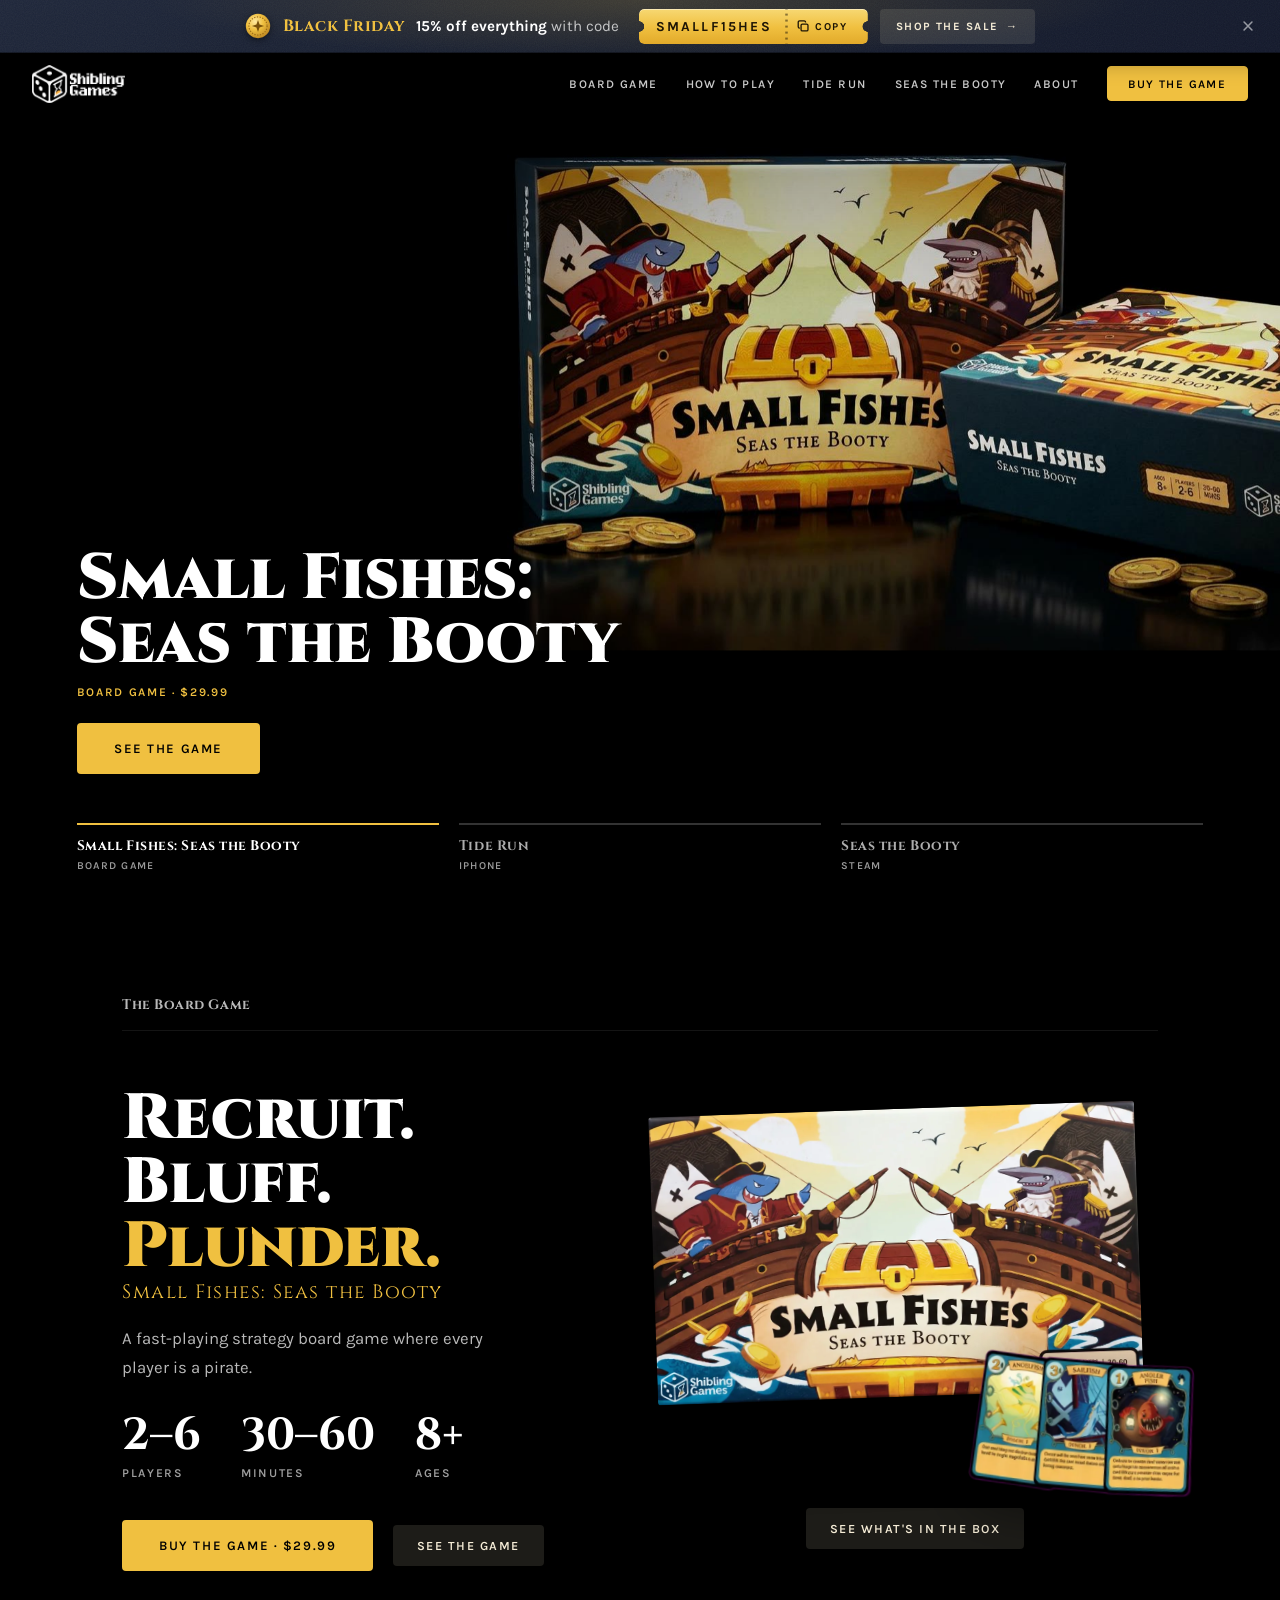
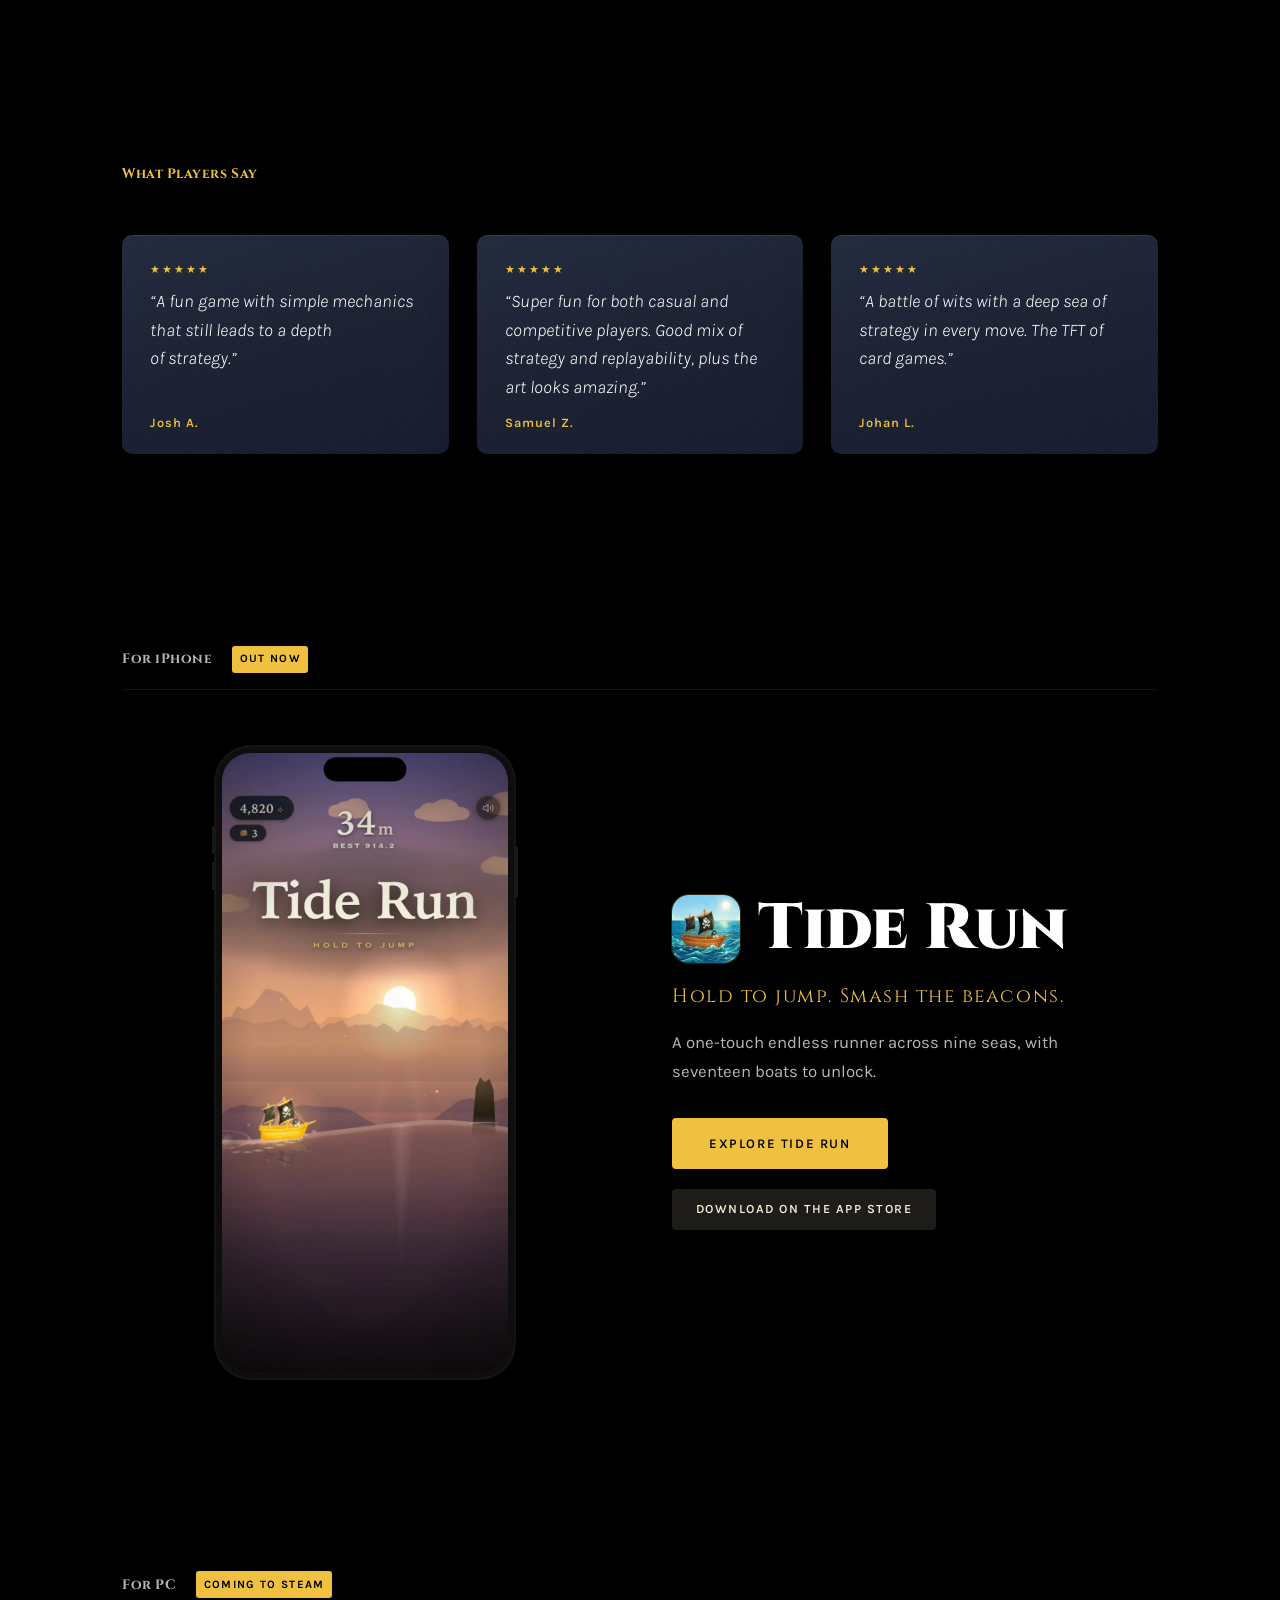
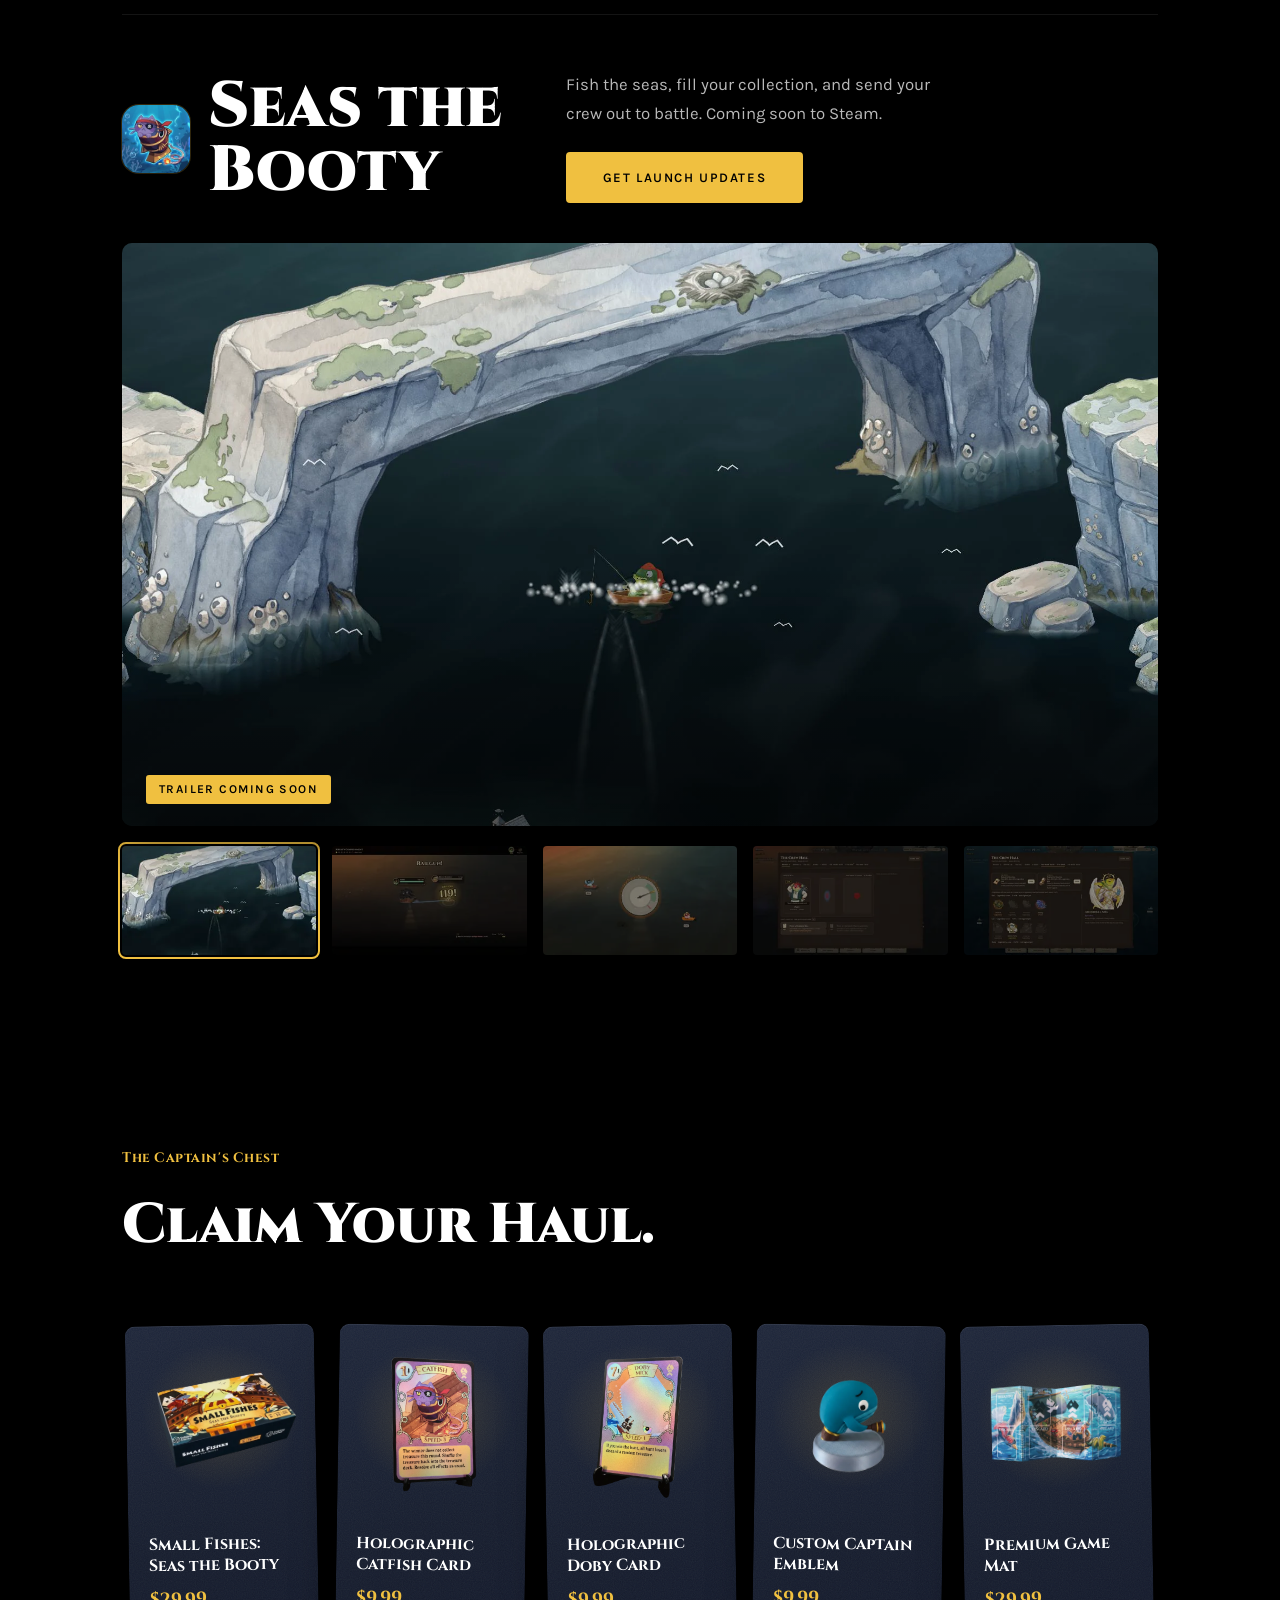
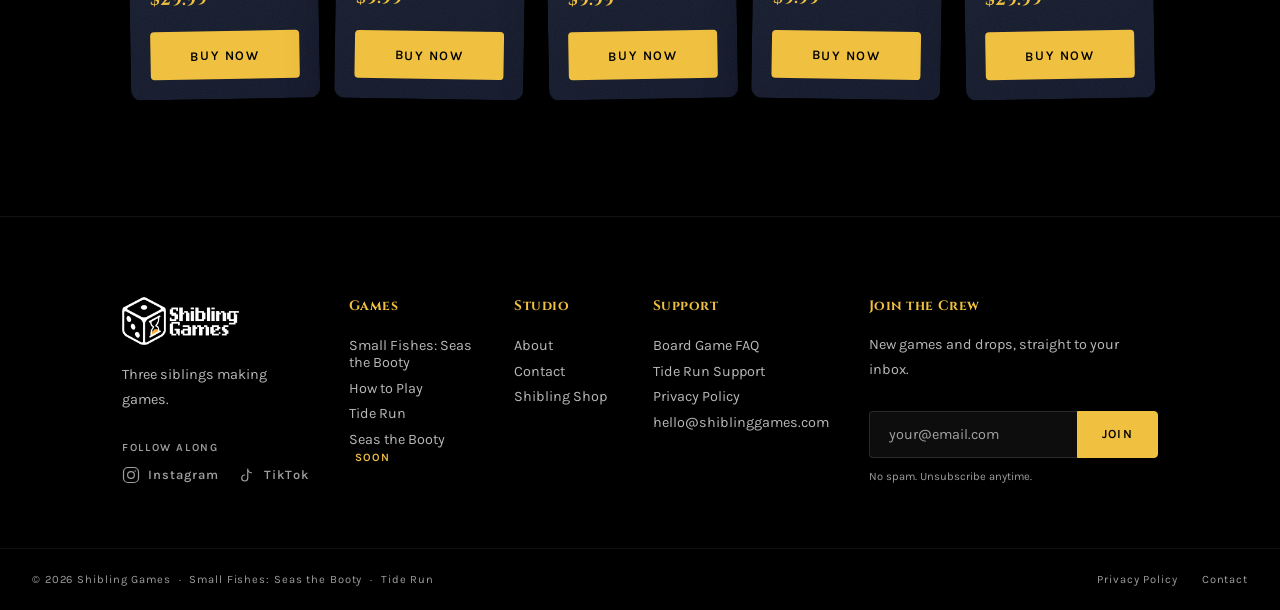
==== commit 648547d9: "Black Friday banner: 15% off with code SMALLF15HES Sitewide banner with one-tap copy, a reminder on " ====
--- a/index.html
+++ b/index.html
@@ -31,6 +31,7 @@
     href="https://fonts.googleapis.com/css2?family=Cinzel:wght@400;700;900&family=Karla:ital,wght@0,300;0,400;0,600;1,300&display=swap"
     rel="stylesheet">
   <link rel="stylesheet" href="css/style.css?v=29">
+  <link rel="stylesheet" href="css/sale.css?v=1">
   <link rel="stylesheet" href="css/home.css?v=20">
   <link rel="preload" as="image" href="art/hero-board.jpg">
   <script type="application/ld+json">
@@ -445,6 +446,7 @@
     </div>
   </div>
 
+  <script src="js/sale.js?v=1"></script>
   <script src="js/app.js?v=7"></script>
 </body>
 
--- a/css/sale.css
+++ b/css/sale.css
@@ -0,0 +1,303 @@
+/* ============================================================
+   BLACK FRIDAY SALE BANNER
+   js/sale.js builds the banner and holds the on/off switch and end
+   date. Without it (sale off or ended) none of these rules match.
+   ============================================================ */
+
+/* the header is fixed: make room for the banner at the top of the page */
+html.has-sale body { padding-top: var(--sale-h, 0px); }
+html.has-sale .hero-carousel { height: calc(100vh - var(--sale-h, 0px)); height: calc(100svh - var(--sale-h, 0px)); }
+html.has-sale .tr-hero { min-height: calc(100vh - 64px - var(--sale-h, 0px)); }
+
+.sale-bar {
+  position: relative;
+  display: grid;
+  grid-template-rows: 1fr;
+  /* the site's warm card surface, lit from above by a little treasure glow */
+  background:
+    radial-gradient(ellipse 55% 160% at 50% 0%, rgba(240, 192, 64, 0.17), rgba(240, 192, 64, 0) 70%),
+    var(--surface);
+  box-shadow: inset 0 -1px 0 rgba(0, 0, 0, 0.35), 0 8px 22px rgba(0, 0, 0, 0.35);
+  transition: grid-template-rows 0.35s cubic-bezier(0.2, 0, 0.2, 1), visibility 0s;
+}
+
+.sale-clip { min-height: 0; overflow: hidden; }
+
+.sale-inner {
+  display: flex;
+  align-items: center;
+  justify-content: center;
+  gap: 0.6rem 1.25rem;
+  padding: 0.55rem 3.5rem;
+}
+
+.sale-msg {
+  display: flex;
+  align-items: center;
+  gap: 0.35rem 0.7rem;
+  margin: 0;
+  min-width: 0;
+}
+
+.sale-coin {
+  flex-shrink: 0;
+  filter: drop-shadow(0 2px 3px rgba(0, 0, 0, 0.45));
+}
+
+.sale-title {
+  font-family: var(--font-display);
+  font-size: 1.02rem;
+  font-weight: 700;
+  letter-spacing: 0.03em;
+  color: var(--gold);
+  white-space: nowrap;
+}
+
+.sale-text {
+  font-family: var(--font-body);
+  font-size: 0.95rem;
+  color: var(--text-dim);
+  white-space: nowrap;
+}
+
+.sale-text strong { color: var(--text); font-weight: 700; }
+
+.sale-actions {
+  display: flex;
+  align-items: center;
+  gap: 0.75rem;
+  flex-shrink: 0;
+}
+
+/* ---- the code: a gold ticket stub you tap to copy ---- */
+.sale-code {
+  display: inline-flex;
+  padding: 0;
+  border: 0;
+  background: none;
+  color: inherit;
+  font: inherit;
+  cursor: pointer;
+  border-radius: 6px;
+  -webkit-tap-highlight-color: transparent;
+}
+
+.sale-ticket {
+  position: relative;
+  display: inline-flex;
+  align-items: stretch;
+  height: 2.2rem;
+  overflow: hidden;
+  color: #1c1405;
+  background: linear-gradient(180deg, #F7D873 0%, var(--gold) 52%, #E2AA2A 100%);
+  border-radius: 5px;
+  box-shadow: inset 0 1px 0 rgba(255, 255, 255, 0.45);
+  /* notched ends, like a torn ticket */
+  -webkit-mask:
+    radial-gradient(circle at 0 50%, transparent 5px, #000 5.5px) 0 0 / 51% 100% no-repeat,
+    radial-gradient(circle at 100% 50%, transparent 5px, #000 5.5px) 100% 0 / 51% 100% no-repeat;
+          mask:
+    radial-gradient(circle at 0 50%, transparent 5px, #000 5.5px) 0 0 / 51% 100% no-repeat,
+    radial-gradient(circle at 100% 50%, transparent 5px, #000 5.5px) 100% 0 / 51% 100% no-repeat;
+  transition: filter 0.2s, transform 0.15s;
+}
+
+/* a single glint across the ticket shortly after the page opens */
+.sale-ticket::after {
+  content: '';
+  position: absolute;
+  inset: 0;
+  background: linear-gradient(105deg, transparent 30%, rgba(255, 255, 255, 0.65) 50%, transparent 70%);
+  transform: translateX(-110%);
+  animation: saleGlint 1.1s cubic-bezier(0.2, 0, 0.2, 1) 1.1s both;
+  pointer-events: none;
+}
+
+@keyframes saleGlint { to { transform: translateX(110%); } }
+
+.sale-code:hover .sale-ticket { filter: brightness(1.07); }
+.sale-code:active .sale-ticket { transform: translateY(1px); }
+
+.sale-ticket-code {
+  display: inline-flex;
+  align-items: center;
+  padding: 0 0.8rem 0 1.05rem;
+  font-family: var(--font-body);
+  font-size: 0.86rem;
+  font-weight: 700;
+  letter-spacing: 0.16em;
+  -webkit-user-select: all;
+          user-select: all;
+}
+
+.sale-ticket-action {
+  display: inline-flex;
+  align-items: center;
+  gap: 0.35rem;
+  min-width: 5.2rem;
+  padding: 0 1rem 0 0.75rem;
+  font-family: var(--font-body);
+  font-size: 0.66rem;
+  font-weight: 700;
+  letter-spacing: 0.14em;
+  text-transform: uppercase;
+  /* perforation between the code and the stub */
+  background: radial-gradient(circle, rgba(28, 20, 5, 0.5) 1px, transparent 1.5px) 0 50% / 3px 6px repeat-y;
+}
+
+.sale-icon { flex-shrink: 0; }
+.sale-icon--done { display: none; }
+.sale-code.is-copied .sale-icon--copy { display: none; }
+.sale-code.is-copied .sale-icon--done { display: block; }
+.sale-code.is-copied .sale-ticket { animation: saleStamp 0.35s cubic-bezier(0.2, 0, 0.2, 1); }
+.sale-code.is-failed .sale-icon--copy { display: none; }
+
+@keyframes saleStamp {
+  40% { transform: scale(1.06) rotate(-1.5deg); }
+  100% { transform: none; }
+}
+
+/* ---- go buy: the site's secondary button, in small ---- */
+.sale-shop {
+  display: inline-flex;
+  align-items: center;
+  gap: 0.45rem;
+  min-height: 2.2rem;
+  padding: 0 1rem;
+  font-family: var(--font-body);
+  font-size: 0.7rem;
+  font-weight: 700;
+  letter-spacing: 0.13em;
+  text-transform: uppercase;
+  white-space: nowrap;
+  color: var(--parchment-light);
+  background: rgba(239, 227, 198, 0.12);
+  border-radius: var(--r-sm);
+  transition: background 0.2s, color 0.2s;
+}
+
+.sale-shop:hover { background: rgba(239, 227, 198, 0.22); color: #fff; }
+.sale-arrow { transition: transform 0.2s; }
+.sale-shop:hover .sale-arrow { transform: translateX(3px); }
+
+.sale-close {
+  position: absolute;
+  top: 50%;
+  right: 0.75rem;
+  transform: translateY(-50%);
+  display: grid;
+  place-items: center;
+  width: 2.5rem;
+  height: 2.5rem;
+  padding: 0;
+  border: 0;
+  border-radius: 50%;
+  background: transparent;
+  color: rgba(255, 255, 255, 0.55);
+  cursor: pointer;
+  transition: color 0.2s, background 0.2s;
+}
+
+.sale-close:hover { color: #fff; background: rgba(255, 255, 255, 0.08); }
+
+.sale-sr {
+  position: absolute;
+  width: 1px;
+  height: 1px;
+  margin: -1px;
+  overflow: hidden;
+  clip: rect(0 0 0 0);
+  white-space: nowrap;
+}
+
+/* ---- reminder under the price on the board game page ---- */
+.sale-note {
+  display: flex;
+  flex-wrap: wrap;
+  align-items: center;
+  gap: 0.4rem 0.6rem;
+  margin: 1.25rem 0 0;
+  font-family: var(--font-body);
+  font-size: 0.95rem;
+  color: var(--text-dim);
+}
+
+.sale-note-text { white-space: nowrap; }
+
+.sale-note strong {
+  color: var(--gold);
+  font-weight: 700;
+  letter-spacing: 0.1em;
+}
+
+.sale-note-tag {
+  font-size: 0.68rem;
+  font-weight: 700;
+  letter-spacing: 0.12em;
+  text-transform: uppercase;
+  color: #1c1405;
+  background: var(--gold);
+  border-radius: 3px;
+  padding: 0.25em 0.6em;
+}
+
+@media (max-width: 900px) {
+  .sf-buy-card .sale-note { justify-content: center; }
+}
+
+/* ---- tablet: line up with the logo, drop the words "with code" ---- */
+@media (max-width: 1060px) {
+  .site-header .sale-inner { justify-content: flex-start; padding-left: 2rem; }
+}
+
+@media (max-width: 900px) {
+  .sale-text-tail { display: none; }
+}
+
+/* ---- phone: two short rows, folded away once the page scrolls ---- */
+@media (max-width: 680px) {
+  .site-header .sale-inner {
+    flex-direction: column;
+    align-items: flex-start;
+    gap: 0.5rem;
+    padding: 0.6rem 1.25rem 0.7rem;
+  }
+
+  .sale-msg { flex-wrap: wrap; padding-right: 2.25rem; }
+  .sale-title { font-size: 0.98rem; }
+  .sale-text { font-size: 0.9rem; }
+  .sale-close { top: 0.3rem; right: 0.4rem; transform: none; width: 2.75rem; height: 2.75rem; }
+  .sale-actions { gap: 0.5rem; flex-wrap: wrap; }
+  .sale-ticket, .sale-shop { height: 2.5rem; min-height: 2.5rem; }
+  .sale-ticket-code { padding: 0 0.55rem 0 0.8rem; letter-spacing: 0.1em; }
+  /* wide enough for "Copied" too, so the row never jumps */
+  .sale-ticket-action { min-width: 5.3rem; padding: 0 0.65rem 0 0.55rem; }
+  .sale-shop { padding: 0 0.75rem; letter-spacing: 0.08em; }
+
+  .site-header.is-scrolled .sale-bar {
+    grid-template-rows: 0fr;
+    visibility: hidden;
+    box-shadow: none;
+    transition: grid-template-rows 0.35s cubic-bezier(0.2, 0, 0.2, 1), visibility 0s 0.35s, box-shadow 0.35s;
+  }
+}
+
+/* the full-screen menu (phones and tablets) gets the whole screen */
+.site-header:has(.nav-hamburger.open) .sale-bar {
+  grid-template-rows: 0fr;
+  visibility: hidden;
+  box-shadow: none;
+  transition: grid-template-rows 0.35s cubic-bezier(0.2, 0, 0.2, 1), visibility 0s 0.35s, box-shadow 0.35s;
+}
+
+@media (max-width: 400px) {
+  .sale-arrow { display: none; }
+}
+
+@media (prefers-reduced-motion: reduce) {
+  .sale-ticket::after { display: none; }
+  .sale-code.is-copied .sale-ticket { animation: none; }
+  .sale-bar,
+  .site-header.is-scrolled .sale-bar,
+  .site-header:has(.nav-hamburger.open) .sale-bar { transition: none; }
+}
